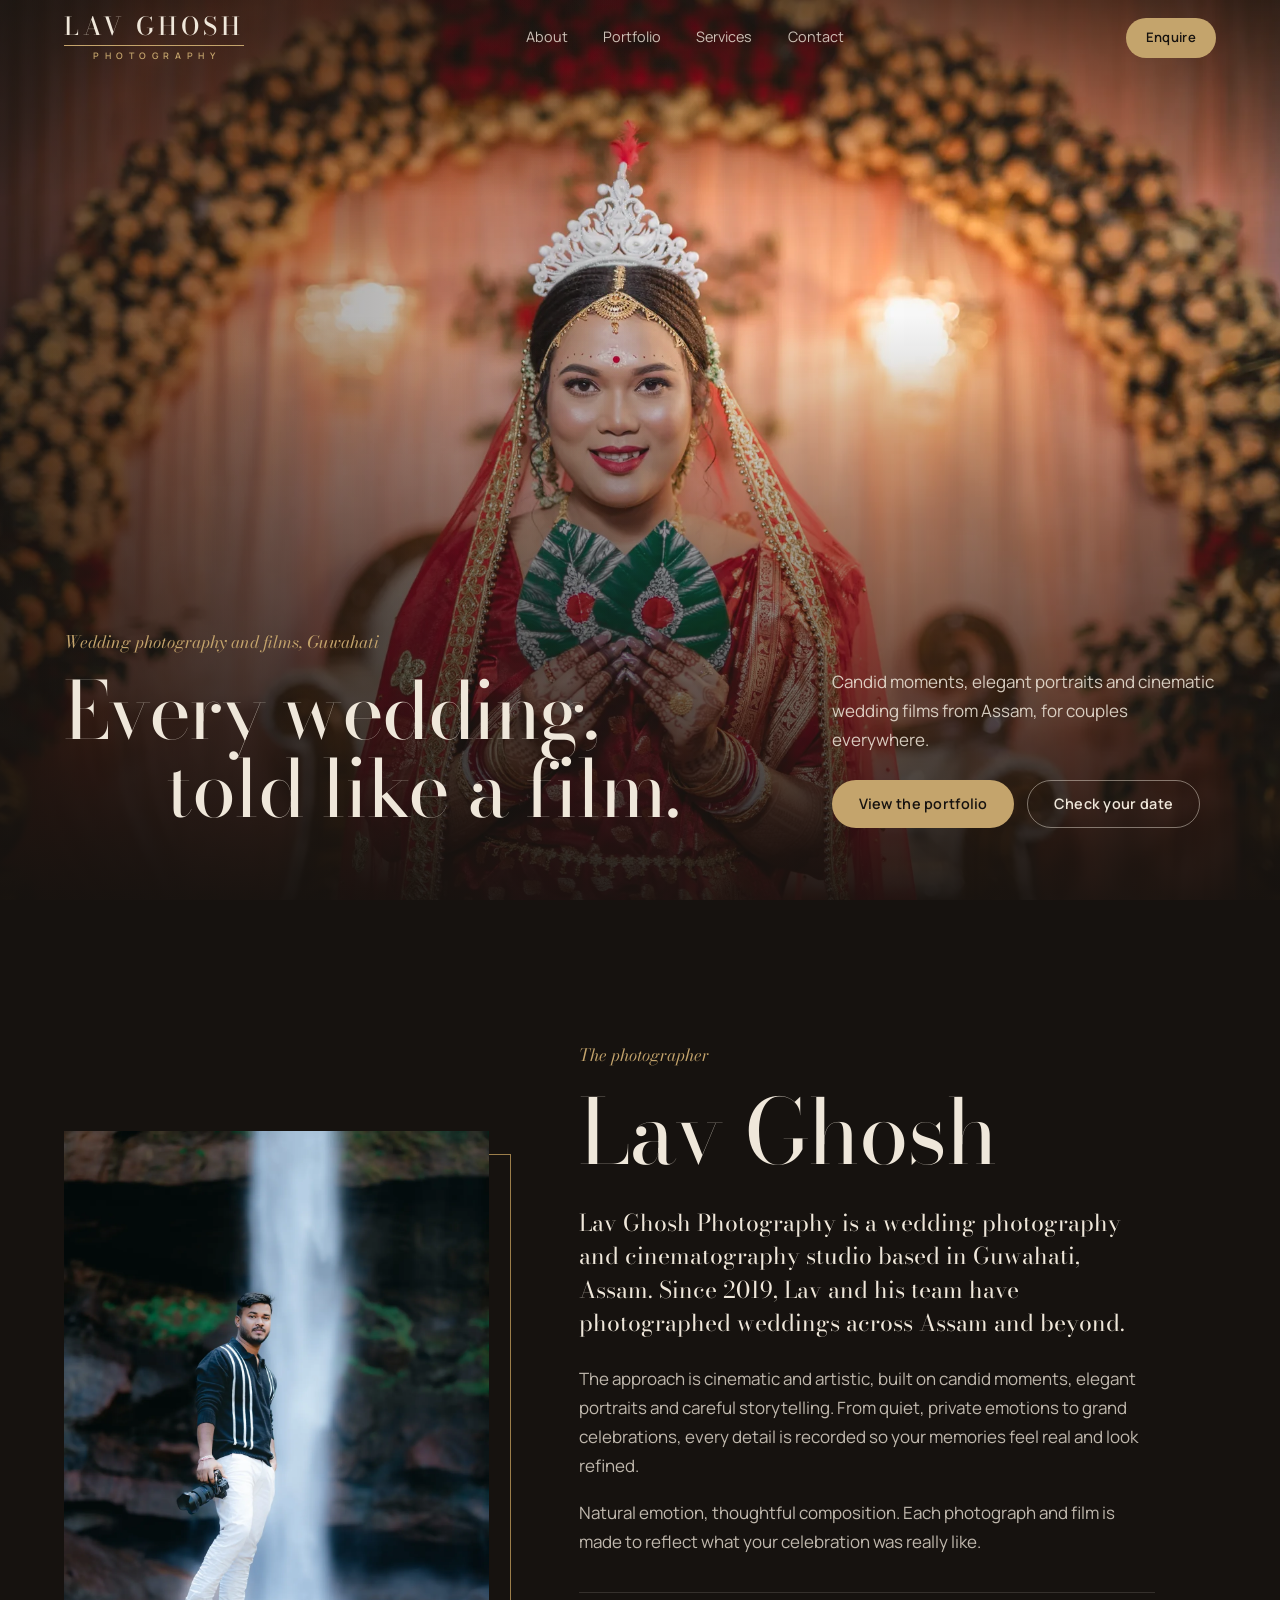
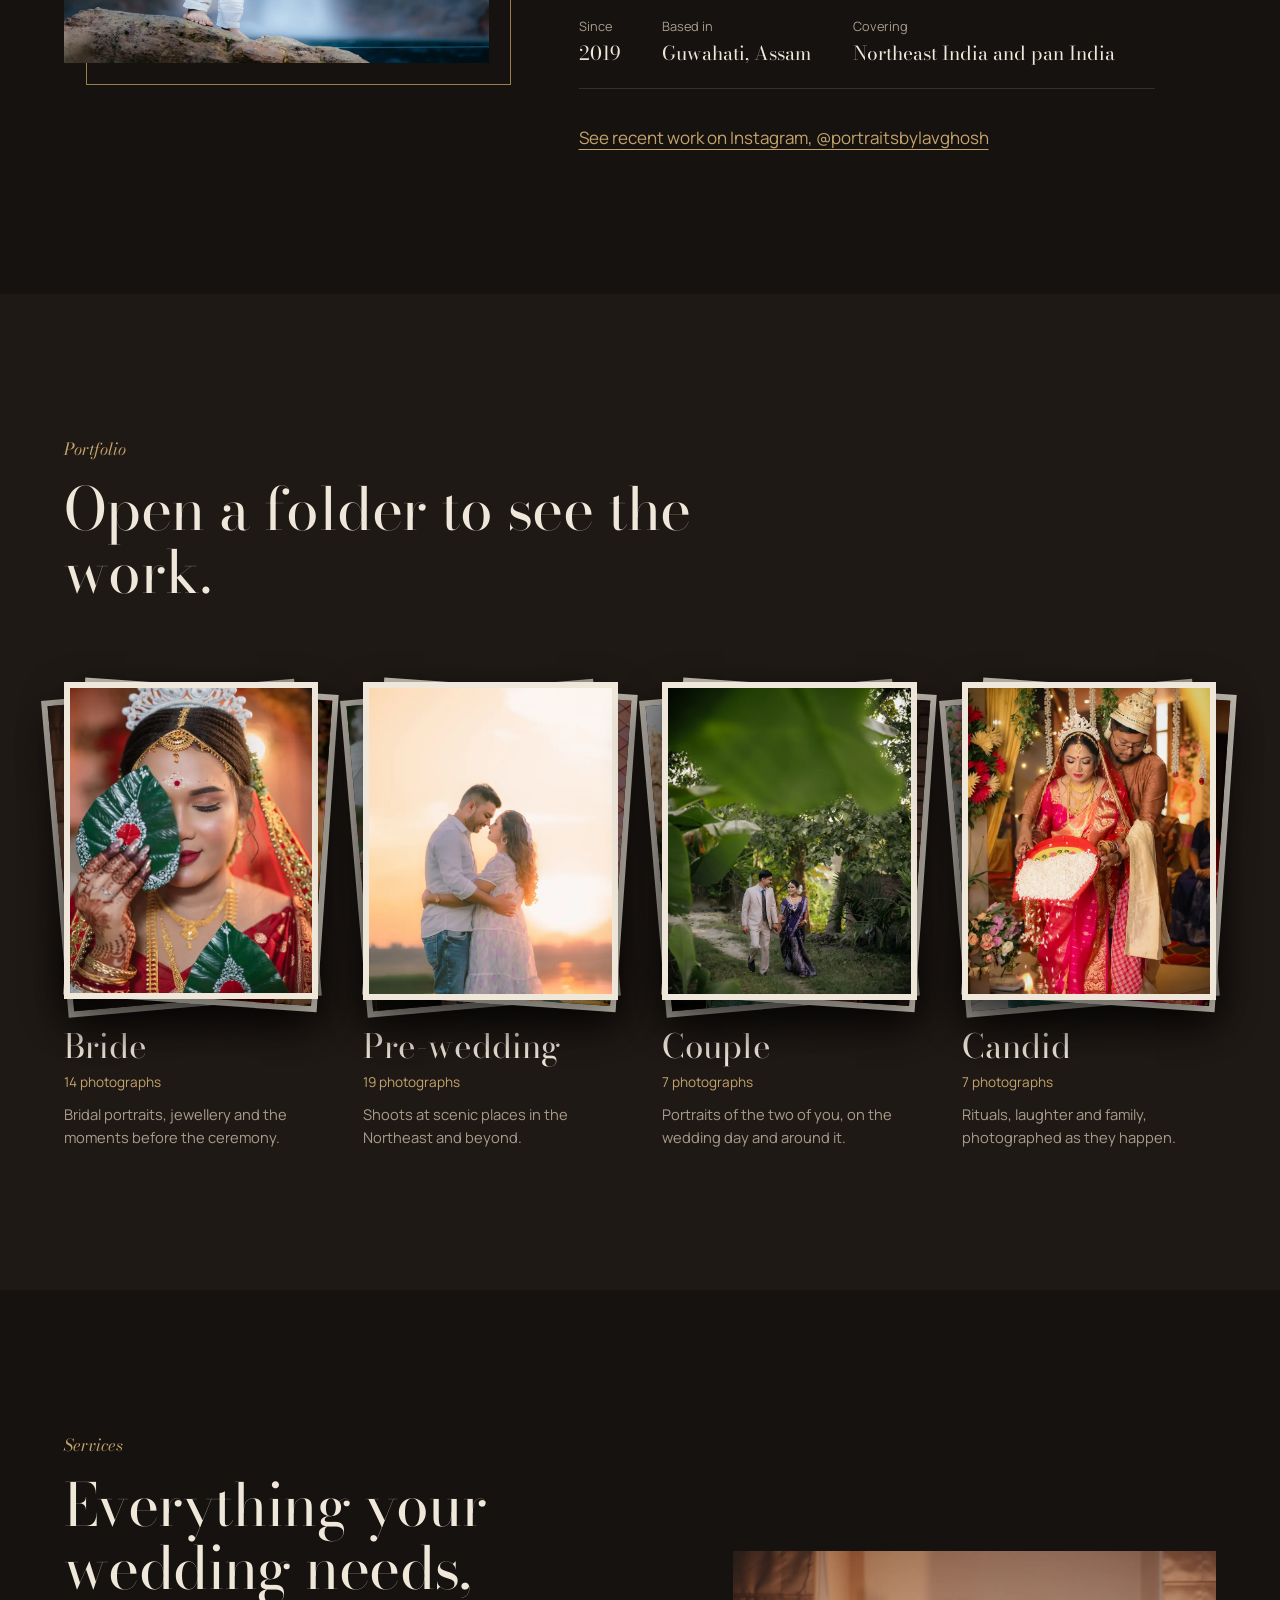
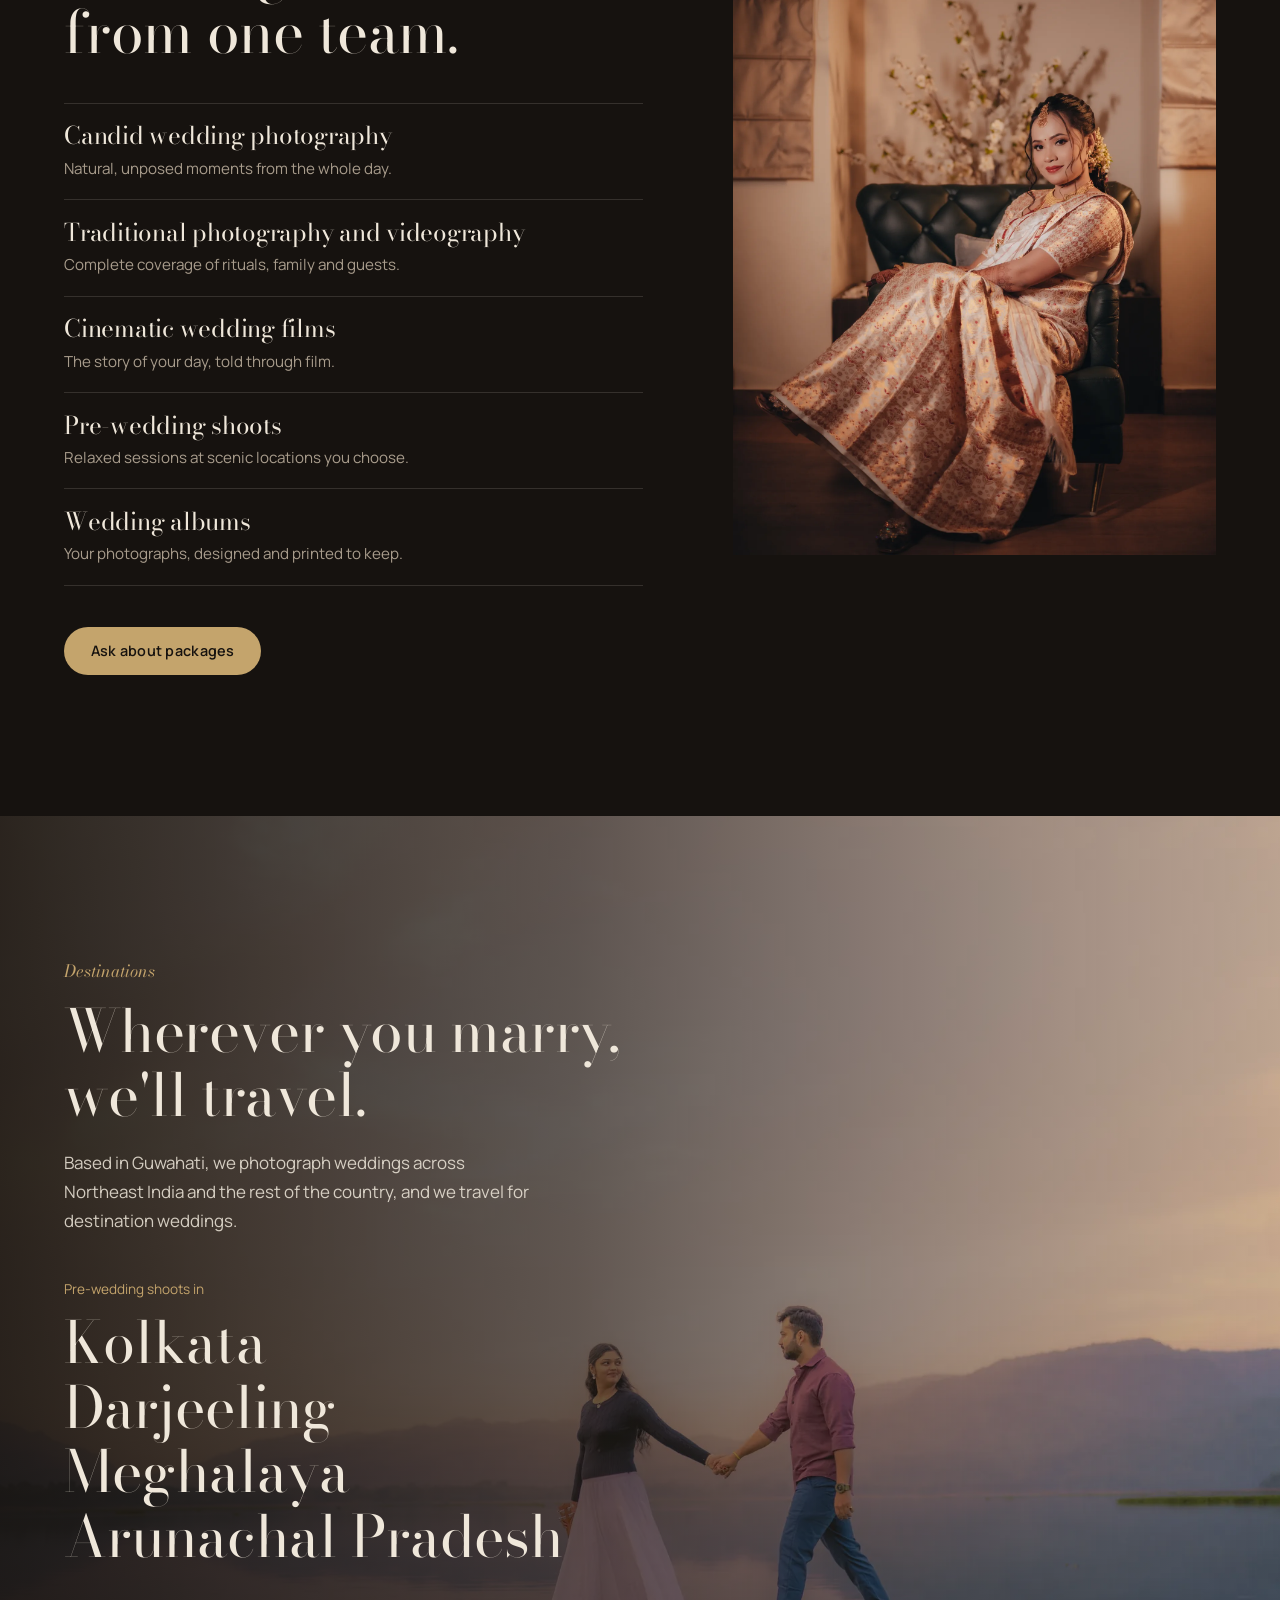
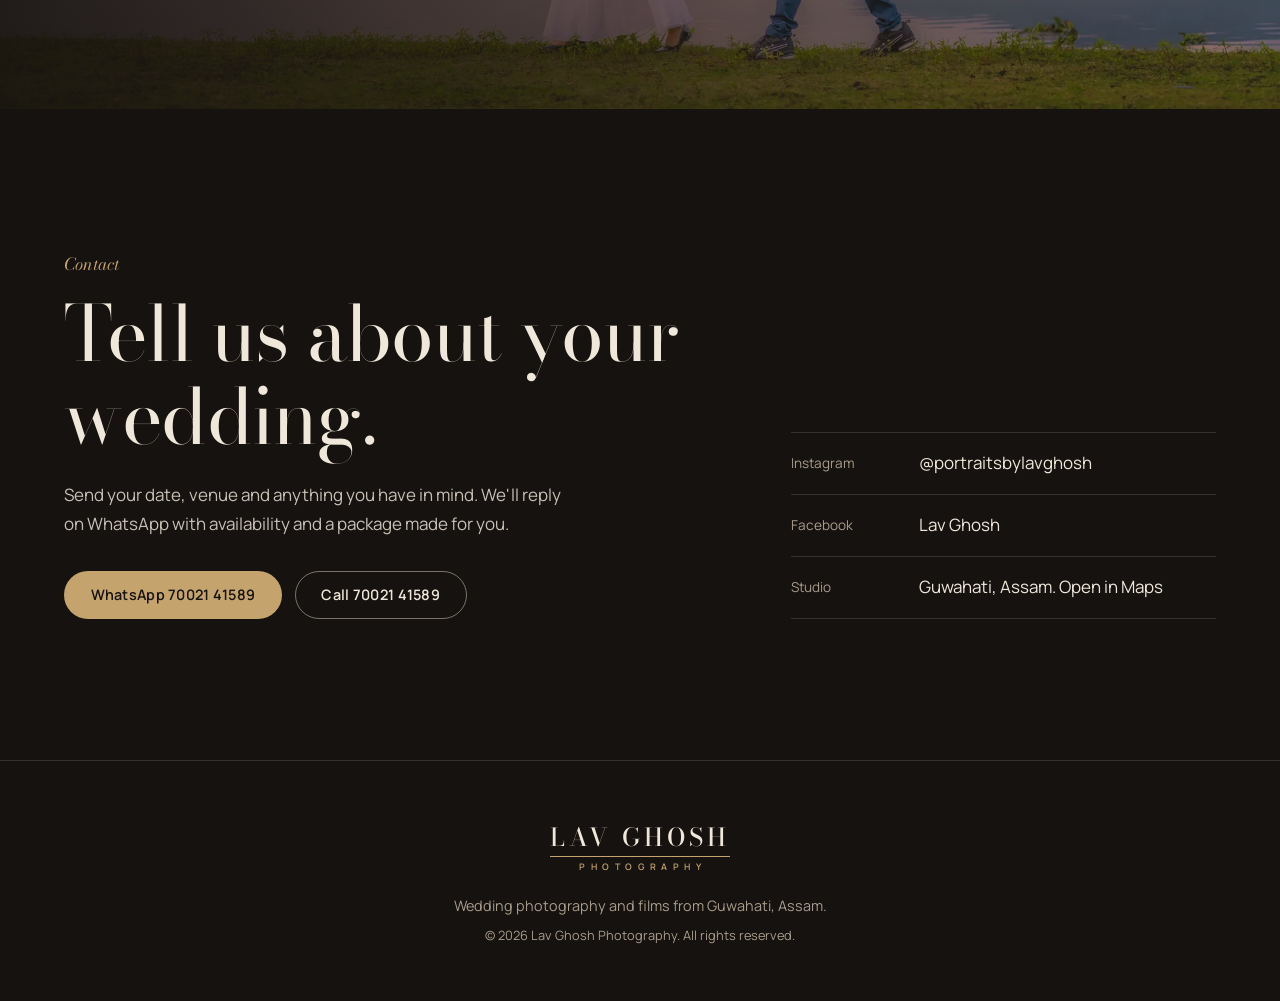
==== index.html @ a2e96f7a "Add files via upload" ====
<!DOCTYPE html>
<html lang="en">
<head>
  <meta charset="utf-8">
  <meta name="viewport" content="width=device-width, initial-scale=1">
  <title>Lav Ghosh Photography | Wedding Photographer in Guwahati, Assam</title>
  <meta name="description" content="Lav Ghosh Photography: cinematic wedding photography and films from Guwahati, Assam. Candid moments, elegant bridal portraits, pre-wedding shoots and wedding albums.">
  <meta name="theme-color" content="#16120f">

  <meta property="og:type" content="website">
  <meta property="og:site_name" content="Lav Ghosh Photography">
  <meta property="og:title" content="Lav Ghosh Photography | Weddings, told like a film">
  <meta property="og:description" content="Cinematic wedding photography and films from Guwahati, Assam.">
  <meta property="og:url" content="https://suklengogoi.github.io/Lav-ghosh-photography/">
  <meta property="og:image" content="https://suklengogoi.github.io/Lav-ghosh-photography/assets/photos/bride-02.webp">
  <meta property="og:image:alt" content="Bride holding a betel leaf pair over her face">
  <meta name="twitter:card" content="summary_large_image">
  <link rel="canonical" href="https://suklengogoi.github.io/Lav-ghosh-photography/">

  <link rel="icon" href="assets/favicon.svg" type="image/svg+xml">
  <link rel="preconnect" href="https://fonts.googleapis.com">
  <link rel="preconnect" href="https://fonts.gstatic.com" crossorigin>
  <link href="https://fonts.googleapis.com/css2?family=Bodoni+Moda:ital,opsz,wght@0,6..96,400;0,6..96,500;1,6..96,400&family=Manrope:wght@400;500;600&display=swap" rel="stylesheet">
  <link rel="stylesheet" href="style.css">
  <link rel="preload" as="image" href="assets/photos/bride-03.webp">
</head>
<body>

<a class="skip-link" href="#main">Skip to content</a>

<!-- ========== HEADER ========== -->
<header class="site-header" id="siteHeader">
  <a class="logo" href="#top" aria-label="Lav Ghosh Photography, back to top">
    <span class="logo__name">Lav Ghosh</span>
    <span class="logo__sub">Photography</span>
  </a>

  <nav class="nav" aria-label="Main">
    <a href="#about">About</a>
    <a href="#portfolio">Portfolio</a>
    <a href="#services">Services</a>
    <a href="#contact">Contact</a>
  </nav>

  <div class="header__actions">
    <a class="btn btn--small btn--gold" href="https://wa.me/917002141589?text=Hi%20Lav%20Ghosh%20Photography%2C%20I%27d%20like%20to%20enquire%20about%20my%20wedding." target="_blank" rel="noopener">Enquire</a>
    <button class="menu-toggle" id="menuToggle" aria-expanded="false" aria-controls="menuPanel">
      <span class="menu-toggle__bars" aria-hidden="true"></span>
      <span class="sr-only">Open menu</span>
    </button>
  </div>
</header>

<div class="menu-panel" id="menuPanel" hidden>
  <nav class="menu-panel__nav" aria-label="Mobile">
    <a href="#about">About</a>
    <a href="#portfolio">Portfolio</a>
    <a href="#services">Services</a>
    <a href="#destinations">Destinations</a>
    <a href="#contact">Contact</a>
  </nav>
  <div class="menu-panel__contact">
    <a class="btn btn--gold" href="https://wa.me/917002141589?text=Hi%20Lav%20Ghosh%20Photography%2C%20I%27d%20like%20to%20enquire%20about%20my%20wedding." target="_blank" rel="noopener">WhatsApp</a>
    <a class="btn btn--ghost" href="tel:+917002141589">Call 70021 41589</a>
  </div>
</div>

<main id="main">

  <!-- ========== HERO ========== -->
  <section class="hero" id="top" aria-label="Introduction">
    <video class="hero__video" id="heroVideo" muted loop playsinline webkit-playsinline preload="auto" disablepictureinpicture
           poster="assets/photos/bride-03.webp"
           data-src-wide="assets/video/hero"
           data-src-tall="assets/video/hero-mobile"
           data-poster-tall="assets/photos/bride-02.webp"
           aria-hidden="true"></video>
    <div class="hero__shade" aria-hidden="true"></div>

    <div class="hero__content">
      <div class="hero__main">
        <p class="hero__place">Wedding photography and films, Guwahati</p>
        <h1 class="hero__title">
          <span class="line">Every wedding,</span>
          <span class="line">told like a film.</span>
        </h1>
      </div>
      <div class="hero__side">
      <p class="hero__lead">Candid moments, elegant portraits and cinematic wedding films from Assam, for couples everywhere.</p>
      <div class="hero__actions">
        <a class="btn btn--gold" href="#portfolio">View the portfolio</a>
        <a class="btn btn--ghost" href="https://wa.me/917002141589?text=Hi%20Lav%20Ghosh%20Photography%2C%20I%27d%20like%20to%20check%20availability%20for%20my%20wedding." target="_blank" rel="noopener">Check your date</a>
      </div>
      </div>
    </div>

    <button class="hero__sound" id="heroPause" type="button" aria-pressed="false">Pause film</button>
  </section>

  <!-- ========== ABOUT ========== -->
  <section class="about section" id="about" aria-labelledby="aboutTitle">
    <figure class="about__photo">
      <img src="assets/photos/lav-ghosh.webp" width="1280" height="1600" loading="lazy"
           alt="Lav Ghosh with his camera beside a waterfall">
    </figure>

    <div class="about__text">
      <p class="kicker">The photographer</p>
      <h2 id="aboutTitle">Lav Ghosh</h2>
      <p class="about__lead">Lav Ghosh Photography is a wedding photography and cinematography studio based in Guwahati, Assam. Since 2019, Lav and his team have photographed weddings across Assam and beyond.</p>
      <p>The approach is cinematic and artistic, built on candid moments, elegant portraits and careful storytelling. From quiet, private emotions to grand celebrations, every detail is recorded so your memories feel real and look refined.</p>
      <p>Natural emotion, thoughtful composition. Each photograph and film is made to reflect what your celebration was really like.</p>

      <dl class="facts">
        <div><dt>Since</dt><dd>2019</dd></div>
        <div><dt>Based in</dt><dd>Guwahati, Assam</dd></div>
        <div><dt>Covering</dt><dd>Northeast India and pan India</dd></div>
      </dl>

      <a class="text-link" href="https://www.instagram.com/portraitsbylavghosh/" target="_blank" rel="noopener">See recent work on Instagram, @portraitsbylavghosh</a>
    </div>
  </section>

  <!-- ========== PORTFOLIO FOLDERS ========== -->
  <section class="portfolio section" id="portfolio" aria-labelledby="portfolioTitle">
    <div class="section__head">
      <p class="kicker">Portfolio</p>
      <h2 id="portfolioTitle">Open a folder to see the work.</h2>
    </div>

    <div class="folders">
      <button class="folder" data-folder="bride" aria-haspopup="dialog">
        <span class="folder__stack" aria-hidden="true">
          <img src="assets/thumbs/bride-05.webp" alt="" loading="lazy">
          <img src="assets/thumbs/bride-01.webp" alt="" loading="lazy">
          <img src="assets/thumbs/bride-02.webp" alt="" loading="lazy">
        </span>
        <span class="folder__name">Bride</span>
        <span class="folder__meta"><span data-count="bride"></span> photographs</span>
        <span class="folder__desc">Bridal portraits, jewellery and the moments before the ceremony.</span>
      </button>

      <button class="folder" data-folder="prewedding" aria-haspopup="dialog">
        <span class="folder__stack" aria-hidden="true">
          <img src="assets/thumbs/prewedding-07.webp" alt="" loading="lazy">
          <img src="assets/thumbs/prewedding-03.webp" alt="" loading="lazy">
          <img src="assets/thumbs/prewedding-01.webp" alt="" loading="lazy">
        </span>
        <span class="folder__name">Pre-wedding</span>
        <span class="folder__meta"><span data-count="prewedding"></span> photographs</span>
        <span class="folder__desc">Shoots at scenic places in the Northeast and beyond.</span>
      </button>

      <button class="folder" data-folder="couple" aria-haspopup="dialog">
        <span class="folder__stack" aria-hidden="true">
          <img src="assets/thumbs/couple-03.webp" alt="" loading="lazy">
          <img src="assets/thumbs/couple-01.webp" alt="" loading="lazy">
          <img src="assets/thumbs/couple-02.webp" alt="" loading="lazy">
        </span>
        <span class="folder__name">Couple</span>
        <span class="folder__meta"><span data-count="couple"></span> photographs</span>
        <span class="folder__desc">Portraits of the two of you, on the wedding day and around it.</span>
      </button>

      <button class="folder" data-folder="candid" aria-haspopup="dialog">
        <span class="folder__stack" aria-hidden="true">
          <img src="assets/thumbs/candid-04.webp" alt="" loading="lazy">
          <img src="assets/thumbs/candid-02.webp" alt="" loading="lazy">
          <img src="assets/thumbs/candid-01.webp" alt="" loading="lazy">
        </span>
        <span class="folder__name">Candid</span>
        <span class="folder__meta"><span data-count="candid"></span> photographs</span>
        <span class="folder__desc">Rituals, laughter and family, photographed as they happen.</span>
      </button>
    </div>
  </section>

  <!-- ========== SERVICES ========== -->
  <section class="services section" id="services" aria-labelledby="servicesTitle">
    <figure class="services__photo">
      <img src="assets/photos/bride-05.webp" width="1600" height="2000" loading="lazy"
           alt="Bride in a mekhela sador seated in a leather armchair">
    </figure>

    <div class="services__text">
      <p class="kicker">Services</p>
      <h2 id="servicesTitle">Everything your wedding needs, from one team.</h2>

      <ul class="service-list">
        <li>
          <h3>Candid wedding photography</h3>
          <p>Natural, unposed moments from the whole day.</p>
        </li>
        <li>
          <h3>Traditional photography and videography</h3>
          <p>Complete coverage of rituals, family and guests.</p>
        </li>
        <li>
          <h3>Cinematic wedding films</h3>
          <p>The story of your day, told through film.</p>
        </li>
        <li>
          <h3>Pre-wedding shoots</h3>
          <p>Relaxed sessions at scenic locations you choose.</p>
        </li>
        <li>
          <h3>Wedding albums</h3>
          <p>Your photographs, designed and printed to keep.</p>
        </li>
      </ul>

      <a class="btn btn--gold" href="https://wa.me/917002141589?text=Hi%20Lav%20Ghosh%20Photography%2C%20I%27d%20like%20to%20know%20about%20your%20wedding%20packages." target="_blank" rel="noopener">Ask about packages</a>
    </div>
  </section>

  <!-- ========== DESTINATIONS ========== -->
  <section class="destinations" id="destinations" aria-labelledby="destTitle">
    <img class="destinations__bg" src="assets/photos/prewedding-04.webp" alt="" loading="lazy" aria-hidden="true">
    <div class="destinations__shade" aria-hidden="true"></div>

    <div class="destinations__content">
      <p class="kicker">Destinations</p>
      <h2 id="destTitle">Wherever you marry, we'll travel.</h2>
      <p>Based in Guwahati, we photograph weddings across Northeast India and the rest of the country, and we travel for destination weddings.</p>

      <p class="places__label">Pre-wedding shoots in</p>
      <ul class="places">
        <li>Kolkata</li>
        <li>Darjeeling</li>
        <li>Meghalaya</li>
        <li>Arunachal Pradesh</li>
      </ul>
    </div>
  </section>

  <!-- ========== CONTACT ========== -->
  <section class="contact section" id="contact" aria-labelledby="contactTitle">
    <div class="contact__main">
      <p class="kicker">Contact</p>
      <h2 id="contactTitle">Tell us about your wedding.</h2>
      <p>Send your date, venue and anything you have in mind. We'll reply on WhatsApp with availability and a package made for you.</p>

      <div class="contact__actions">
        <a class="btn btn--gold" href="https://wa.me/917002141589?text=Hi%20Lav%20Ghosh%20Photography%2C%20I%27m%20interested%20in%20booking%20you.%20Here%20are%20my%20wedding%20details%3A" target="_blank" rel="noopener">WhatsApp 70021 41589</a>
        <a class="btn btn--ghost" href="tel:+917002141589">Call 70021 41589</a>
      </div>
    </div>

    <ul class="contact__links">
      <li>
        <span>Instagram</span>
        <a href="https://www.instagram.com/portraitsbylavghosh/" target="_blank" rel="noopener">@portraitsbylavghosh</a>
      </li>
      <li>
        <span>Facebook</span>
        <a href="https://www.facebook.com/lav.ghosh.77" target="_blank" rel="noopener">Lav Ghosh</a>
      </li>
      <li>
        <span>Studio</span>
        <a href="https://maps.app.goo.gl/2yn5K17pZN2jZXrm6" target="_blank" rel="noopener">Guwahati, Assam. Open in Maps</a>
      </li>
    </ul>
  </section>

</main>

<!-- ========== FOOTER ========== -->
<footer class="site-footer">
  <a class="logo logo--footer" href="#top" aria-label="Lav Ghosh Photography, back to top">
    <span class="logo__name">Lav Ghosh</span>
    <span class="logo__sub">Photography</span>
  </a>
  <p>Wedding photography and films from Guwahati, Assam.</p>
  <p class="site-footer__copy">© <span id="year">2026</span> Lav Ghosh Photography. All rights reserved.</p>
</footer>

<!-- Mobile quick bar -->
<nav class="quickbar" aria-label="Quick contact">
  <a href="tel:+917002141589">Call</a>
  <a href="https://wa.me/917002141589?text=Hi%20Lav%20Ghosh%20Photography%2C%20I%27d%20like%20to%20enquire%20about%20my%20wedding." target="_blank" rel="noopener">WhatsApp</a>
  <a href="#portfolio">Portfolio</a>
</nav>

<!-- ========== GALLERY (folder view) ========== -->
<dialog class="gallery" id="gallery" aria-labelledby="galleryTitle">
  <div class="gallery__bar">
    <button class="gallery__back" id="galleryClose">
      <span aria-hidden="true">←</span> All folders
    </button>
    <div class="gallery__heading">
      <h2 id="galleryTitle">Bride</h2>
      <p id="galleryCount"></p>
    </div>
  </div>
  <p class="gallery__desc" id="galleryDesc"></p>
  <div class="gallery__grid" id="galleryGrid"></div>
  <div class="gallery__end">
    <a class="btn btn--gold" href="https://wa.me/917002141589?text=Hi%20Lav%20Ghosh%20Photography%2C%20I%20saw%20your%20portfolio%20and%20would%20like%20to%20enquire." target="_blank" rel="noopener">Enquire on WhatsApp</a>
  </div>
</dialog>

<!-- ========== LIGHTBOX ========== -->
<dialog class="lightbox" id="lightbox" aria-label="Photo viewer">
  <button class="lightbox__close" id="lbClose" aria-label="Close photo">×</button>
  <button class="lightbox__nav lightbox__prev" id="lbPrev" aria-label="Previous photo">‹</button>
  <figure class="lightbox__figure">
    <img id="lbImg" src="" alt="">
    <figcaption id="lbCount"></figcaption>
  </figure>
  <button class="lightbox__nav lightbox__next" id="lbNext" aria-label="Next photo">›</button>
</dialog>

<script src="script.js"></script>
</body>
</html>
---- style.css ----
/* =========================================================
   Lav Ghosh Photography
   Static site: index.html + style.css + script.js
   ========================================================= */

:root {
  --ink: #16120f;          /* page background, warm black */
  --ink-2: #1f1915;        /* raised panels */
  --paper: #efe7da;        /* main text, print borders */
  --muted: #a89c8c;        /* secondary text */
  --gold: #c4a46c;         /* jewellery gold, the only accent */
  --gold-deep: #9c7e4a;
  --line: rgba(239, 231, 218, 0.14);

  --serif: "Bodoni Moda", "Didot", "Bodoni 72", Georgia, serif;
  --sans: "Manrope", "Segoe UI", system-ui, sans-serif;

  --pad: clamp(1.25rem, 5vw, 5rem);
  --section-gap: clamp(5rem, 11vw, 9rem);
  --header-h: 76px;
}

*,
*::before,
*::after { box-sizing: border-box; }

html { scroll-behavior: smooth; scroll-padding-top: var(--header-h); }

body {
  margin: 0;
  background: var(--ink);
  color: var(--paper);
  font-family: var(--sans);
  font-size: 1.0625rem;
  line-height: 1.7;
  -webkit-font-smoothing: antialiased;
}

body.is-locked { overflow: hidden; }

img { display: block; max-width: 100%; }

a { color: inherit; }

h1, h2, h3 {
  font-family: var(--serif);
  font-weight: 400;
  line-height: 1.08;
  margin: 0;
  letter-spacing: -0.01em;
}

h2 { font-size: clamp(2.2rem, 4.6vw, 3.9rem); }

p { margin: 0 0 1.1em; }

:focus-visible {
  outline: 2px solid var(--gold);
  outline-offset: 3px;
}

.sr-only {
  position: absolute; width: 1px; height: 1px;
  overflow: hidden; clip: rect(0 0 0 0); white-space: nowrap;
}

.skip-link {
  position: absolute; left: 1rem; top: -3rem; z-index: 100;
  background: var(--paper); color: var(--ink);
  padding: .5rem 1rem; text-decoration: none;
}
.skip-link:focus { top: 1rem; }

/* Small serif-italic label above a heading, sentence case */
.kicker {
  font-family: var(--serif);
  font-style: italic;
  font-size: 1.05rem;
  color: var(--gold);
  margin-bottom: .9rem;
}

.section { padding: var(--section-gap) var(--pad); }

/* ---------- Buttons ---------- */
.btn {
  display: inline-flex;
  align-items: center;
  justify-content: center;
  min-height: 48px;
  padding: .75rem 1.6rem;
  font: 600 .9rem/1 var(--sans);
  letter-spacing: .02em;
  text-decoration: none;
  border: 1px solid transparent;
  border-radius: 999px;
  transition: background-color .25s, color .25s, border-color .25s;
}
.btn--gold { background: var(--gold); color: var(--ink); }
.btn--gold:hover { background: var(--paper); }
.btn--ghost { border-color: rgba(239, 231, 218, .45); color: var(--paper); }
.btn--ghost:hover { border-color: var(--paper); background: rgba(239, 231, 218, .08); }
.btn--small { min-height: 40px; padding: .55rem 1.2rem; font-size: .82rem; }

.text-link {
  display: inline-block;
  color: var(--gold);
  text-decoration: underline;
  text-underline-offset: .3em;
  text-decoration-thickness: 1px;
}
.text-link:hover { color: var(--paper); }

/* =========================================================
   Logo (text wordmark)
   ========================================================= */
.logo {
  display: inline-flex;
  flex-direction: column;
  align-items: center;
  text-decoration: none;
  line-height: 1;
}
.logo__name {
  font-family: var(--serif);
  font-size: 1.55rem;
  font-weight: 500;
  letter-spacing: .16em;
  text-transform: uppercase;
  padding-bottom: .38rem;
  border-bottom: 1px solid var(--gold);
}
.logo__sub {
  margin-top: .38rem;
  font-family: var(--sans);
  font-size: .56rem;
  font-weight: 600;
  letter-spacing: .62em;
  margin-right: -.62em; /* balance trailing tracking */
  text-transform: uppercase;
  color: var(--gold);
}

/* =========================================================
   Header
   ========================================================= */
.site-header {
  position: fixed;
  inset: 0 0 auto 0;
  z-index: 50;
  height: var(--header-h);
  display: flex;
  align-items: center;
  justify-content: space-between;
  gap: 2rem;
  padding: 0 var(--pad);
  transition: background-color .35s, border-color .35s;
  border-bottom: 1px solid transparent;
}
.site-header.is-solid {
  background: rgba(22, 18, 15, .92);
  -webkit-backdrop-filter: blur(10px);
  backdrop-filter: blur(10px);
  border-bottom-color: var(--line);
}

.nav { display: flex; gap: 2.2rem; }
.nav a {
  font-size: .9rem;
  text-decoration: none;
  color: rgba(239, 231, 218, .82);
  padding: .4rem 0;
  border-bottom: 1px solid transparent;
}
.nav a:hover { color: var(--paper); border-bottom-color: var(--gold); }

.header__actions { display: flex; align-items: center; gap: 1rem; }

.menu-toggle {
  display: none;
  width: 44px; height: 44px;
  background: none; border: 0; padding: 0;
  cursor: pointer;
}
.menu-toggle__bars,
.menu-toggle__bars::before {
  display: block;
  width: 24px; height: 1px;
  margin: 0 auto;
  background: var(--paper);
  position: relative;
  transition: transform .3s;
}
.menu-toggle__bars { transform: translateY(-4px); }
.menu-toggle__bars::before { content: ""; top: 8px; }
.menu-toggle[aria-expanded="true"] .menu-toggle__bars { transform: rotate(45deg); }
.menu-toggle[aria-expanded="true"] .menu-toggle__bars::before { transform: translateY(-8px) rotate(-90deg); }

.menu-panel {
  position: fixed;
  inset: 0;
  z-index: 45;
  background: var(--ink);
  padding: calc(var(--header-h) + 2rem) var(--pad) calc(2rem + env(safe-area-inset-bottom));
  display: flex;
  flex-direction: column;
  justify-content: space-between;
}
.menu-panel[hidden] { display: none; }
@media (min-width: 861px) { .menu-panel { display: none; } }
.menu-panel__nav { display: flex; flex-direction: column; }
.menu-panel__nav a {
  font-family: var(--serif);
  font-size: clamp(2rem, 9vw, 3rem);
  text-decoration: none;
  padding: .35rem 0;
  border-bottom: 1px solid var(--line);
}
.menu-panel__contact { display: flex; gap: .8rem; flex-wrap: wrap; }
.menu-panel__contact .btn--gold { color: var(--ink); }
.menu-panel { overflow-y: auto; }
.menu-panel__nav { margin-bottom: 2rem; }

/* =========================================================
   Hero
   ========================================================= */
.hero {
  position: relative;
  min-height: 100vh;
  min-height: 100svh;
  display: flex;
  align-items: flex-end;
  overflow: hidden;
  background: #000;
}
.hero__video {
  position: absolute; inset: 0;
  width: 100%; height: 100%;
  object-fit: cover;
}
.hero__shade {
  position: absolute; inset: 0;
  background:
    linear-gradient(to top, rgba(22, 18, 15, .92) 0%, rgba(22, 18, 15, .35) 42%, rgba(22, 18, 15, 0) 65%),
    linear-gradient(to right, rgba(22, 18, 15, .6) 0%, rgba(22, 18, 15, 0) 55%),
    linear-gradient(to bottom, rgba(22, 18, 15, .55) 0%, rgba(22, 18, 15, 0) 22%);
}
.hero__content {
  position: relative;
  width: 100%;
  display: grid;
  grid-template-columns: minmax(0, 1fr) minmax(0, 24rem);
  align-items: end;
  gap: 2rem 4rem;
  padding: 0 var(--pad) clamp(3.5rem, 8vh, 5.5rem);
}
.hero__place {
  font-family: var(--serif);
  font-style: italic;
  color: var(--gold);
  margin-bottom: 1rem;
}
.hero__title {
  font-size: clamp(2.9rem, 6.2vw, 5.8rem);
  line-height: .98;
  letter-spacing: -0.02em;
}
.hero__title .line { display: block; }
.hero__title .line + .line { padding-left: clamp(1.5rem, 8vw, 7rem); }
.hero__lead {
  max-width: 34rem;
  margin: 0 0 1.6rem;
  color: rgba(239, 231, 218, .86);
}
.hero__actions { display: flex; flex-wrap: wrap; gap: .8rem; }

.hero__sound {
  position: absolute;
  right: var(--pad);
  top: calc(var(--header-h) + 1rem);
  background: none;
  border: 0;
  color: rgba(239, 231, 218, .7);
  font: 500 .8rem var(--sans);
  cursor: pointer;
  padding: .5rem 0;
  border-bottom: 1px solid rgba(239, 231, 218, .3);
}
.hero__sound:hover { color: var(--paper); }

/* One orchestrated entrance, page load only */
.js .hero__place,
.js .hero__title .line,
.js .hero__lead,
.js .hero__actions {
  opacity: 0;
  transform: translateY(18px);
  transition: opacity 1.1s ease, transform 1.1s cubic-bezier(.2, .7, .2, 1);
}
.is-loaded .hero__place { opacity: 1; transform: none; transition-delay: .15s; }
.is-loaded .hero__title .line:nth-child(1) { opacity: 1; transform: none; transition-delay: .35s; }
.is-loaded .hero__title .line:nth-child(2) { opacity: 1; transform: none; transition-delay: .6s; }
.is-loaded .hero__lead { opacity: 1; transform: none; transition-delay: .9s; }
.is-loaded .hero__actions { opacity: 1; transform: none; transition-delay: 1.05s; }

/* =========================================================
   About
   ========================================================= */
.about {
  display: grid;
  grid-template-columns: minmax(0, 4fr) minmax(0, 6fr);
  gap: clamp(2.5rem, 7vw, 7rem);
  align-items: center;
}
.about__photo { margin: 0; position: relative; max-width: 30rem; }
.about__photo img {
  width: 100%;
  height: auto;
  aspect-ratio: 4 / 5;
  object-fit: cover;
}
.about__photo::after {           /* offset gold frame */
  content: "";
  position: absolute;
  inset: 1.4rem -1.4rem -1.4rem 1.4rem;
  border: 1px solid var(--gold-deep);
  z-index: -1;
}
.about__text { max-width: 36rem; }
.about__text h2 { font-size: clamp(3rem, 7vw, 5.6rem); margin-bottom: 1.6rem; }
.about__lead {
  font-family: var(--serif);
  font-size: clamp(1.25rem, 1.8vw, 1.5rem);
  line-height: 1.45;
}
.about__text > p:not(.kicker):not(.about__lead) { color: rgba(239, 231, 218, .78); }

.facts {
  display: grid;
  grid-template-columns: repeat(3, auto);
  justify-content: start;
  gap: 1.4rem 2.6rem;
  margin: 2.2rem 0;
  padding: 1.4rem 0;
  border-top: 1px solid var(--line);
  border-bottom: 1px solid var(--line);
}
.facts dt { font-size: .8rem; color: var(--muted); }
.facts dd { margin: .2rem 0 0; font-family: var(--serif); font-size: 1.2rem; line-height: 1.3; }

/* =========================================================
   Portfolio folders
   ========================================================= */
.portfolio { background: var(--ink-2); }

.section__head { max-width: 40rem; margin-bottom: clamp(3rem, 6vw, 5rem); }

.folders {
  display: grid;
  grid-template-columns: repeat(4, minmax(0, 1fr));
  gap: clamp(1.5rem, 3.5vw, 3.5rem);
}

.folder {
  display: flex;
  flex-direction: column;
  align-items: flex-start;
  text-align: left;
  background: none;
  border: 0;
  padding: 0;
  color: inherit;
  font: inherit;
  cursor: pointer;
}

/* A small stack of prints */
.folder__stack {
  position: relative;
  display: block;
  width: 100%;
  aspect-ratio: 4 / 5;
  margin-bottom: 1.8rem;
}
.folder__stack img {
  position: absolute;
  inset: 0;
  width: 100%;
  height: 100%;
  object-fit: cover;
  border: 6px solid var(--paper);
  box-shadow: 0 18px 40px rgba(0, 0, 0, .45);
  transition: transform .6s cubic-bezier(.2, .7, .2, 1), filter .6s;
}
.folder__stack img:nth-child(1) { transform: rotate(-5deg) translate(-4%, 2%); filter: brightness(.7); }
.folder__stack img:nth-child(2) { transform: rotate(4deg) translate(4%, 1%);  filter: brightness(.8); }
.folder__stack img:nth-child(3) { transform: none; }

.folder:hover .folder__stack img:nth-child(1),
.folder:focus-visible .folder__stack img:nth-child(1) { transform: rotate(-10deg) translate(-14%, 3%); filter: brightness(.9); }
.folder:hover .folder__stack img:nth-child(2),
.folder:focus-visible .folder__stack img:nth-child(2) { transform: rotate(9deg) translate(14%, 2%); filter: brightness(.95); }
.folder:hover .folder__stack img:nth-child(3),
.folder:focus-visible .folder__stack img:nth-child(3) { transform: translateY(-4%); }

.folder:focus-visible { outline-offset: 10px; }

.folder__name {
  font-family: var(--serif);
  font-size: clamp(1.8rem, 2.6vw, 2.5rem);
  line-height: 1.1;
  border-bottom: 1px solid transparent;
  transition: border-color .3s;
}
.folder:hover .folder__name { border-bottom-color: var(--gold); }
.folder__meta { font-size: .85rem; color: var(--gold); margin: .3rem 0 .6rem; }
.folder__desc { font-size: .92rem; line-height: 1.55; color: var(--muted); }

/* =========================================================
   Services
   ========================================================= */
.services {
  display: grid;
  grid-template-columns: minmax(0, 6fr) minmax(0, 5fr);
  gap: clamp(2.5rem, 7vw, 7rem);
  align-items: center;
}
.services__photo { margin: 0; order: 2; max-width: 34rem; justify-self: end; }
.services__photo img { width: 100%; height: auto; aspect-ratio: 4 / 5; object-fit: cover; }
.services__text { order: 1; }
.services__text h2 { max-width: 14ch; margin-bottom: 2.4rem; }

.service-list {
  list-style: none;
  margin: 0 0 2.6rem;
  padding: 0;
}
.service-list li {
  padding: 1.1rem 0;
  border-top: 1px solid var(--line);
}
.service-list li:last-child { border-bottom: 1px solid var(--line); }
.service-list h3 { font-size: clamp(1.3rem, 1.9vw, 1.6rem); line-height: 1.25; }
.service-list p { margin: .25rem 0 0; font-size: .95rem; color: var(--muted); }

/* =========================================================
   Destinations
   ========================================================= */
.destinations {
  position: relative;
  min-height: 92vh;
  display: flex;
  align-items: center;
  padding: var(--section-gap) var(--pad);
  overflow: hidden;
}
.destinations__bg {
  position: absolute; inset: 0;
  width: 100%; height: 100%;
  object-fit: cover;
  object-position: 50% 60%;
}
.destinations__shade {
  position: absolute; inset: 0;
  background: linear-gradient(90deg, rgba(22, 18, 15, .9) 0%, rgba(22, 18, 15, .65) 45%, rgba(22, 18, 15, .15) 100%);
}
.destinations__content { position: relative; max-width: 40rem; }
.destinations__content h2 { margin-bottom: 1.4rem; }
.destinations__content > p:not(.kicker):not(.places__label) { max-width: 30rem; color: rgba(239, 231, 218, .85); }

.places__label { margin: 2.6rem 0 .6rem; font-size: .85rem; color: var(--gold); }
.places {
  list-style: none;
  margin: 0;
  padding: 0;
}
.places li {
  font-family: var(--serif);
  font-size: clamp(2rem, 4.6vw, 3.6rem);
  line-height: 1.12;
}

/* =========================================================
   Contact
   ========================================================= */
.contact {
  display: grid;
  grid-template-columns: minmax(0, 3fr) minmax(0, 2fr);
  gap: clamp(2.5rem, 7vw, 7rem);
  align-items: end;
}
.contact__main h2 { font-size: clamp(2.6rem, 6vw, 5rem); margin-bottom: 1.4rem; }
.contact__main > p:not(.kicker) { max-width: 32rem; color: rgba(239, 231, 218, .82); }
.contact__actions { display: flex; flex-wrap: wrap; gap: .8rem; margin-top: 2rem; }

.contact__links { list-style: none; margin: 0; padding: 0; }
.contact__links li {
  display: grid;
  grid-template-columns: 7rem 1fr;
  gap: 1rem;
  padding: 1rem 0;
  border-top: 1px solid var(--line);
}
.contact__links li:last-child { border-bottom: 1px solid var(--line); }
.contact__links span { font-size: .85rem; color: var(--muted); padding-top: .15rem; }
.contact__links a { text-decoration: none; }
.contact__links a:hover { color: var(--gold); }

/* =========================================================
   Footer
   ========================================================= */
.site-footer {
  padding: 4rem var(--pad) 3rem;
  border-top: 1px solid var(--line);
  text-align: center;
  color: var(--muted);
  font-size: .9rem;
}
.logo--footer { margin-bottom: 1.4rem; color: var(--paper); }
.site-footer p { margin: 0 0 .4rem; }
.site-footer__copy { font-size: .8rem; }

.quickbar { display: none; }

/* =========================================================
   Gallery dialog (folder view)
   ========================================================= */
dialog { color: var(--paper); }
dialog::backdrop { background: rgba(10, 8, 7, .85); }

.gallery {
  width: 100%;
  max-width: 100%;
  height: 100%;
  max-height: 100%;
  margin: 0;
  padding: 0 var(--pad) 4rem;
  border: 0;
  background: var(--ink);
  overflow-y: auto;
  overscroll-behavior: contain;
}
.gallery[open] { animation: gallery-in .45s cubic-bezier(.2, .7, .2, 1); }
@keyframes gallery-in {
  from { opacity: 0; transform: translateY(24px); }
  to   { opacity: 1; transform: none; }
}

.gallery__bar {
  position: sticky;
  top: 0;
  z-index: 2;
  display: flex;
  align-items: center;
  justify-content: space-between;
  gap: 1rem;
  padding: 1.1rem 0;
  background: rgba(22, 18, 15, .94);
  border-bottom: 1px solid var(--line);
}
.gallery__back {
  background: none;
  border: 1px solid rgba(239, 231, 218, .35);
  border-radius: 999px;
  color: var(--paper);
  font: 500 .85rem var(--sans);
  padding: .6rem 1.1rem;
  min-height: 44px;
  cursor: pointer;
}
.gallery__back:hover { border-color: var(--gold); color: var(--gold); }
.gallery__heading { display: flex; align-items: baseline; gap: 1rem; }
.gallery__heading h2 { font-size: clamp(1.6rem, 3vw, 2.4rem); }
.gallery__heading p { margin: 0; font-size: .85rem; color: var(--gold); }

.gallery__desc {
  max-width: 38rem;
  margin: 2rem 0 2.4rem;
  font-family: var(--serif);
  font-size: clamp(1.15rem, 1.6vw, 1.35rem);
  line-height: 1.5;
  color: rgba(239, 231, 218, .85);
}

.gallery__grid { columns: 3 22rem; column-gap: 1rem; }
.gallery__item {
  display: block;
  width: 100%;
  margin: 0 0 1rem;
  padding: 0;
  border: 0;
  background: var(--ink-2);
  cursor: zoom-in;
  break-inside: avoid;
  overflow: hidden;
}
.gallery__item img {
  width: 100%;
  height: auto;
  transition: transform .8s cubic-bezier(.2, .7, .2, 1), opacity .5s;
  opacity: 0;
}
.gallery__item img.is-ready { opacity: 1; }
.gallery__item:hover img { transform: scale(1.03); }

.gallery__end { text-align: center; padding-top: 3rem; }

/* =========================================================
   Lightbox
   ========================================================= */
.lightbox {
  width: 100%;
  max-width: 100%;
  height: 100%;
  max-height: 100%;
  margin: 0;
  padding: 0;
  border: 0;
  background: rgba(10, 8, 7, .97);
}
.lightbox[open] { display: flex; align-items: center; justify-content: center; }
.lightbox__figure {
  margin: 0;
  display: flex;
  flex-direction: column;
  align-items: center;
  gap: .8rem;
}
.lightbox__figure img {
  max-width: calc(100vw - 9rem);
  max-height: calc(100vh - 6rem);
  max-height: calc(100svh - 6rem);
  width: auto;
  height: auto;
  object-fit: contain;
  transition: opacity .3s;
}
.lightbox__figure img.is-loading { opacity: .25; }
.lightbox__figure figcaption { font-size: .8rem; color: var(--muted); }

.lightbox__close,
.lightbox__nav {
  position: absolute;
  background: none;
  border: 0;
  color: var(--paper);
  cursor: pointer;
  font-family: var(--serif);
  line-height: 1;
  width: 56px;
  height: 56px;
}
.lightbox__close { top: .8rem; right: .8rem; font-size: 2.4rem; }
.lightbox__nav { top: 50%; transform: translateY(-50%); font-size: 3.2rem; }
.lightbox__prev { left: .8rem; }
.lightbox__next { right: .8rem; }
.lightbox__close:hover,
.lightbox__nav:hover { color: var(--gold); }

/* =========================================================
   Responsive
   ========================================================= */
@media (max-width: 1080px) {
  .folders { gap: 1.6rem; }
  .folder__desc { font-size: .85rem; }
  .facts { grid-template-columns: 1fr 1fr; }
}

@media (max-width: 860px) {
  .folders { grid-template-columns: repeat(2, minmax(0, 1fr)); row-gap: 4rem; }
  :root { --header-h: 66px; }

  .nav,
  .header__actions .btn { display: none; }
  .menu-toggle { display: block; }
  .logo__name { font-size: 1.25rem; }

  .about,
  .services,
  .contact { grid-template-columns: 1fr; }

  .about__photo { max-width: 26rem; margin-right: 1.4rem; }
  .services__photo { order: 0; max-width: 26rem; justify-self: start; }

  .hero__sound { display: none; }
  /* Shown only if the phone blocked autoplay */
  .hero-blocked .hero__sound,
  .hero-user-paused .hero__sound {
    display: inline-flex;
    align-items: center;
    min-height: 44px;
    padding: .5rem 1.1rem;
    border: 1px solid rgba(239, 231, 218, .5);
    border-radius: 999px;
    background: rgba(22, 18, 15, .55);
    color: var(--paper);
    font-size: .85rem;
  }
  .hero__content { grid-template-columns: 1fr; gap: 1.4rem; }

  .destinations { min-height: 0; align-items: flex-end; }
  .destinations__shade {
    background: linear-gradient(to top, rgba(22, 18, 15, .95) 0%, rgba(22, 18, 15, .7) 55%, rgba(22, 18, 15, .35) 100%);
  }

  /* Mobile quick bar */
  .quickbar {
    position: fixed;
    inset: auto 0 0 0;
    z-index: 40;
    display: grid;
    grid-template-columns: repeat(3, 1fr);
    background: rgba(22, 18, 15, .96);
    border-top: 1px solid var(--line);
    padding-bottom: env(safe-area-inset-bottom);
  }
  .quickbar a {
    text-align: center;
    padding: .95rem 0;
    font-size: .85rem;
    font-weight: 600;
    text-decoration: none;
  }
  .quickbar a:nth-child(2) { color: var(--ink); background: var(--gold); }
  body { padding-bottom: 52px; }

  .lightbox__figure img { max-width: 100vw; max-height: calc(100svh - 8rem); }
  .lightbox__nav { top: auto; bottom: .6rem; transform: none; }
}

@media (max-width: 560px) {
  .folders { column-gap: 1.1rem; row-gap: 3rem; }
  .folder__stack { margin-bottom: 1.2rem; }
  .folder__stack img { border-width: 4px; }
  .folder__desc { display: none; }
  .gallery__grid { columns: 2; column-gap: .6rem; }
  .gallery__item { margin-bottom: .6rem; }
  .gallery__heading p { display: none; }
  .facts { grid-template-columns: 1fr; gap: .9rem; }
  .contact__links li { grid-template-columns: 5.5rem 1fr; }
  .hero__actions .btn { flex: 1 1 auto; }
}

@media (prefers-reduced-motion: reduce) {
  html { scroll-behavior: auto; }
  *,
  *::before,
  *::after {
    animation-duration: .01ms !important;
    transition-duration: .01ms !important;
    transition-delay: 0s !important;
  }
}
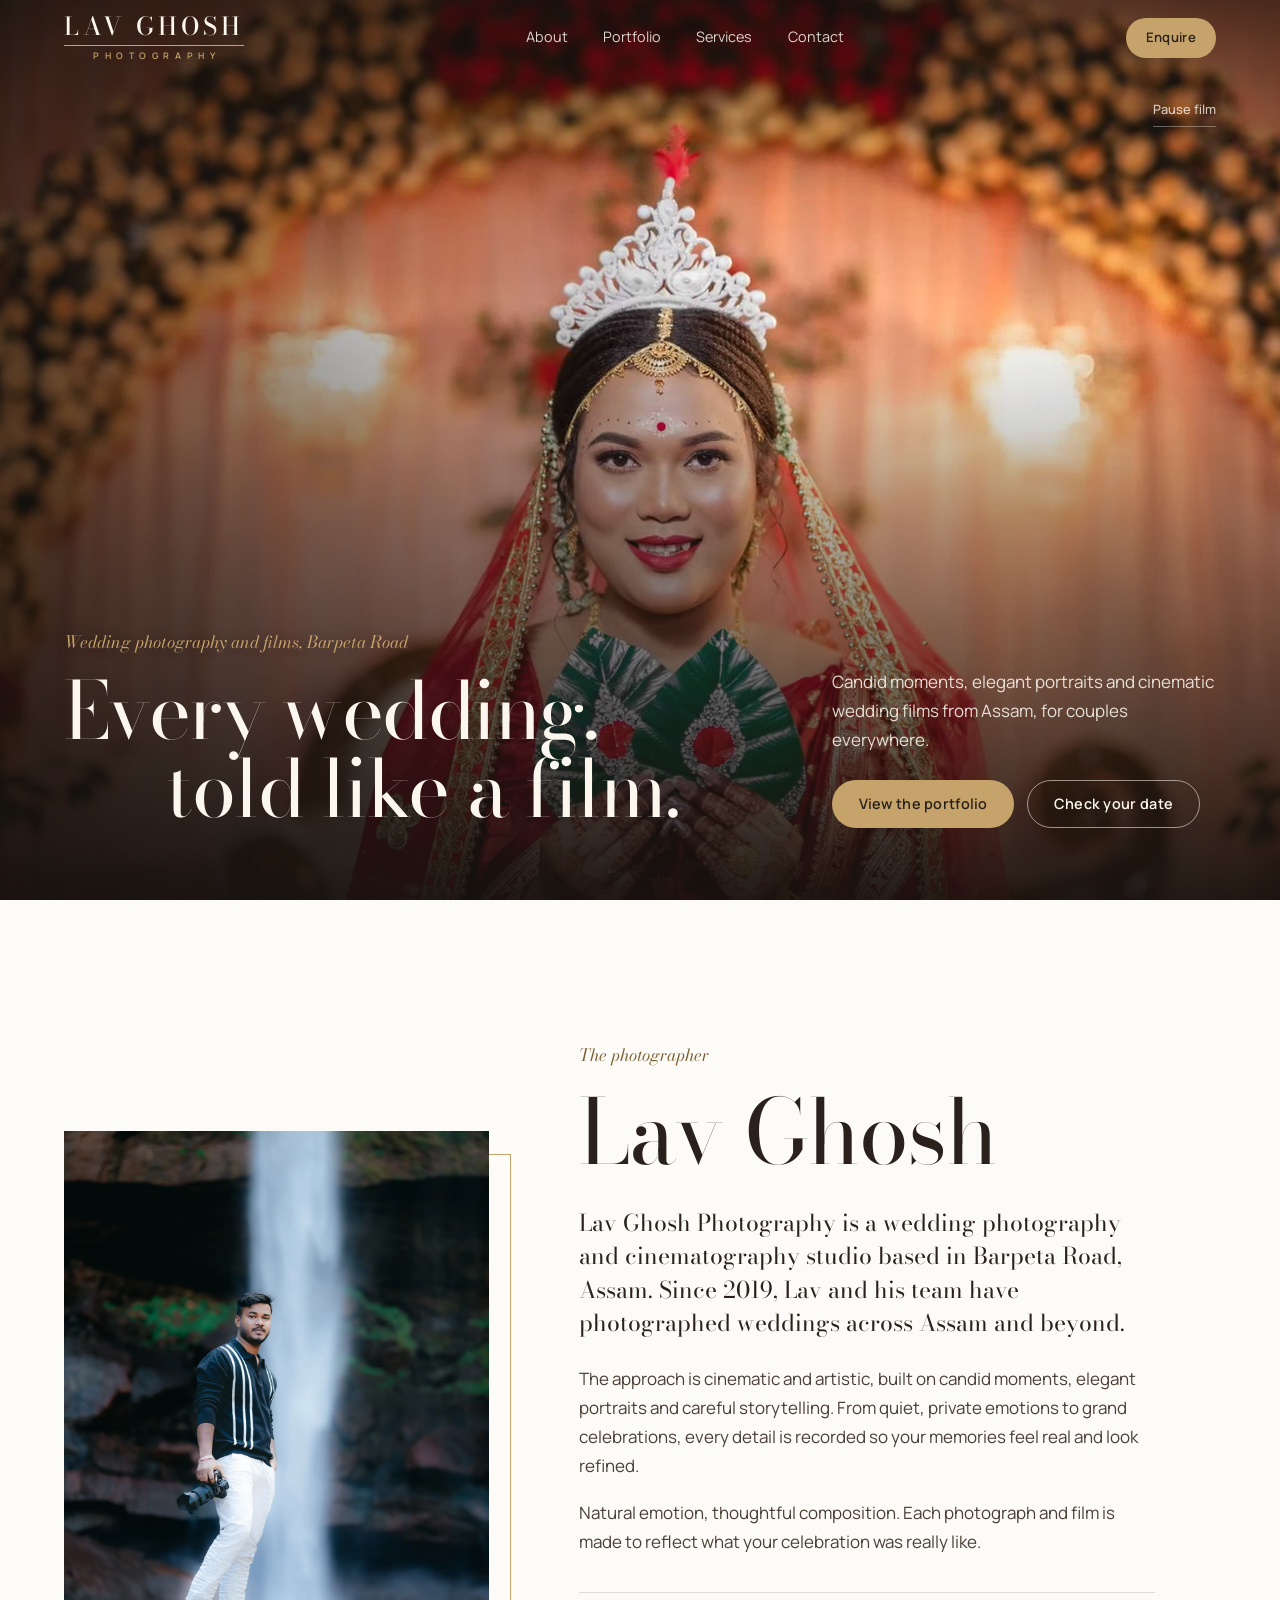
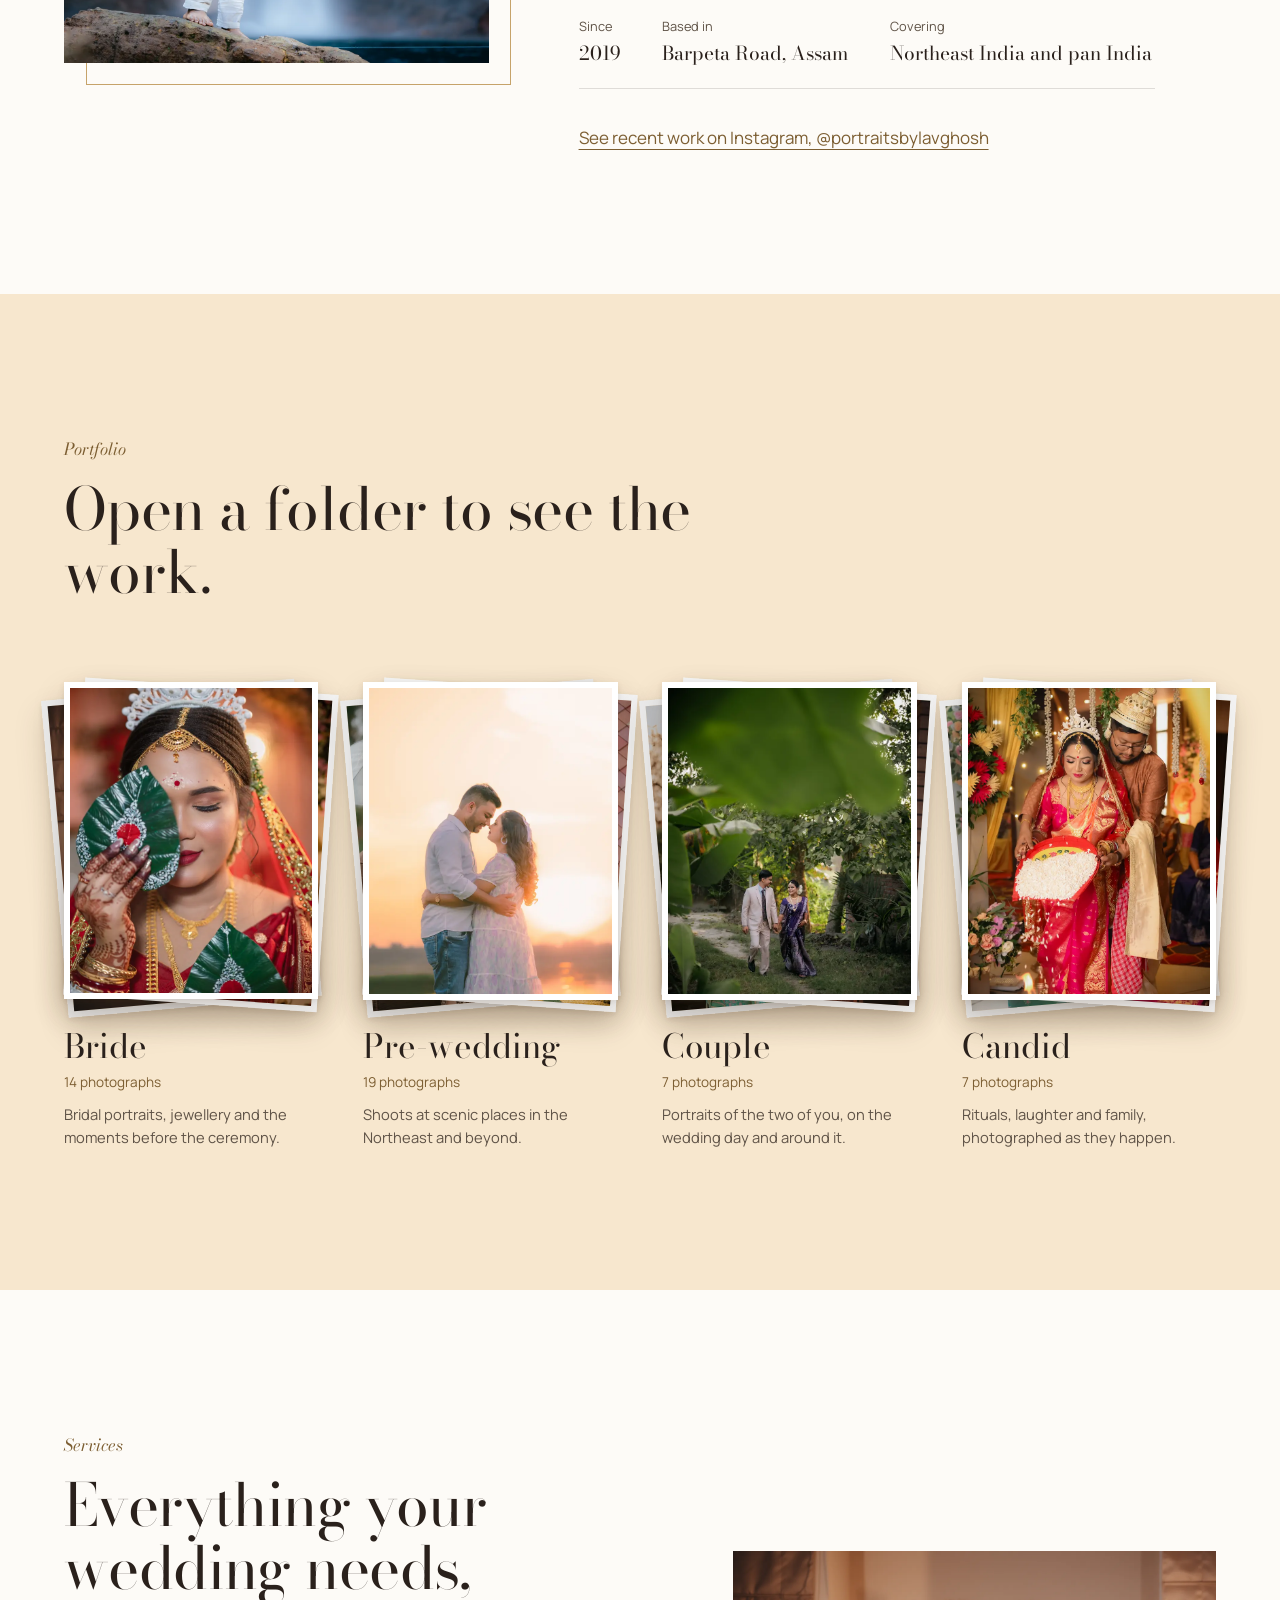
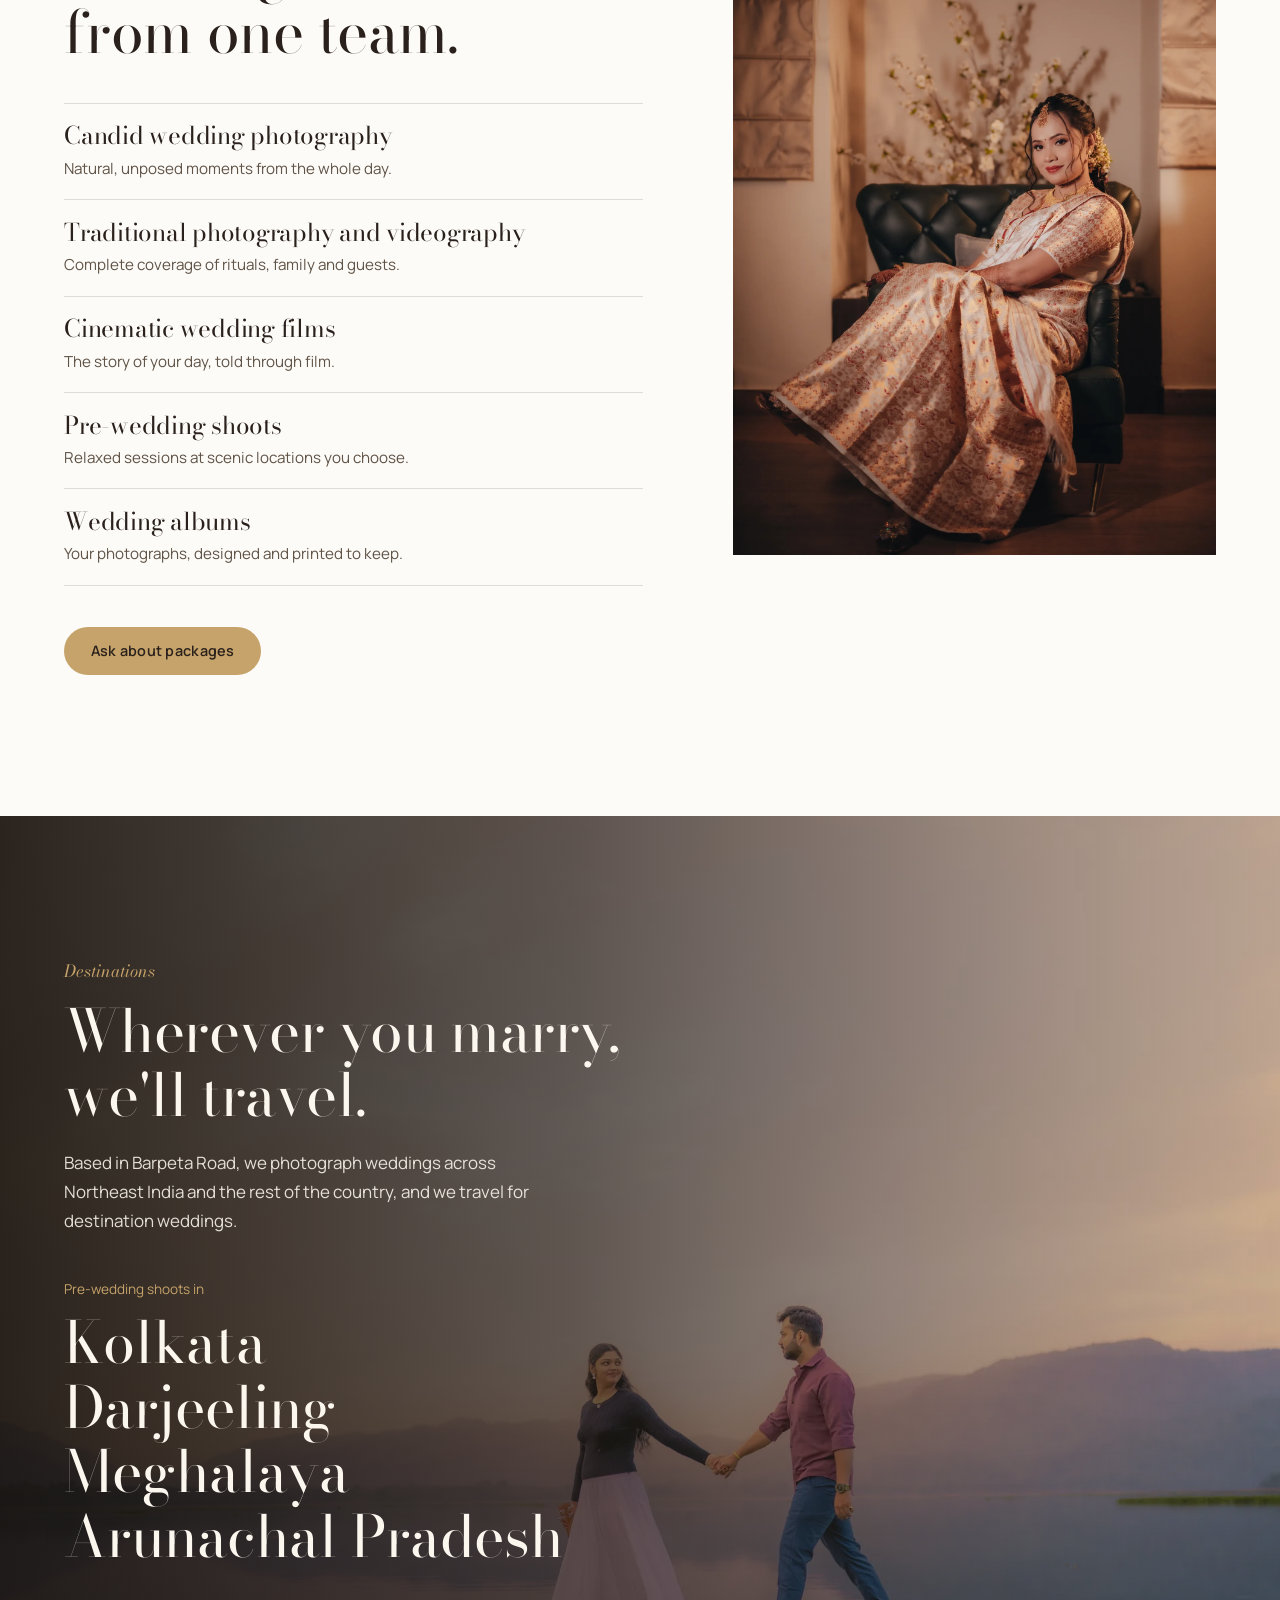
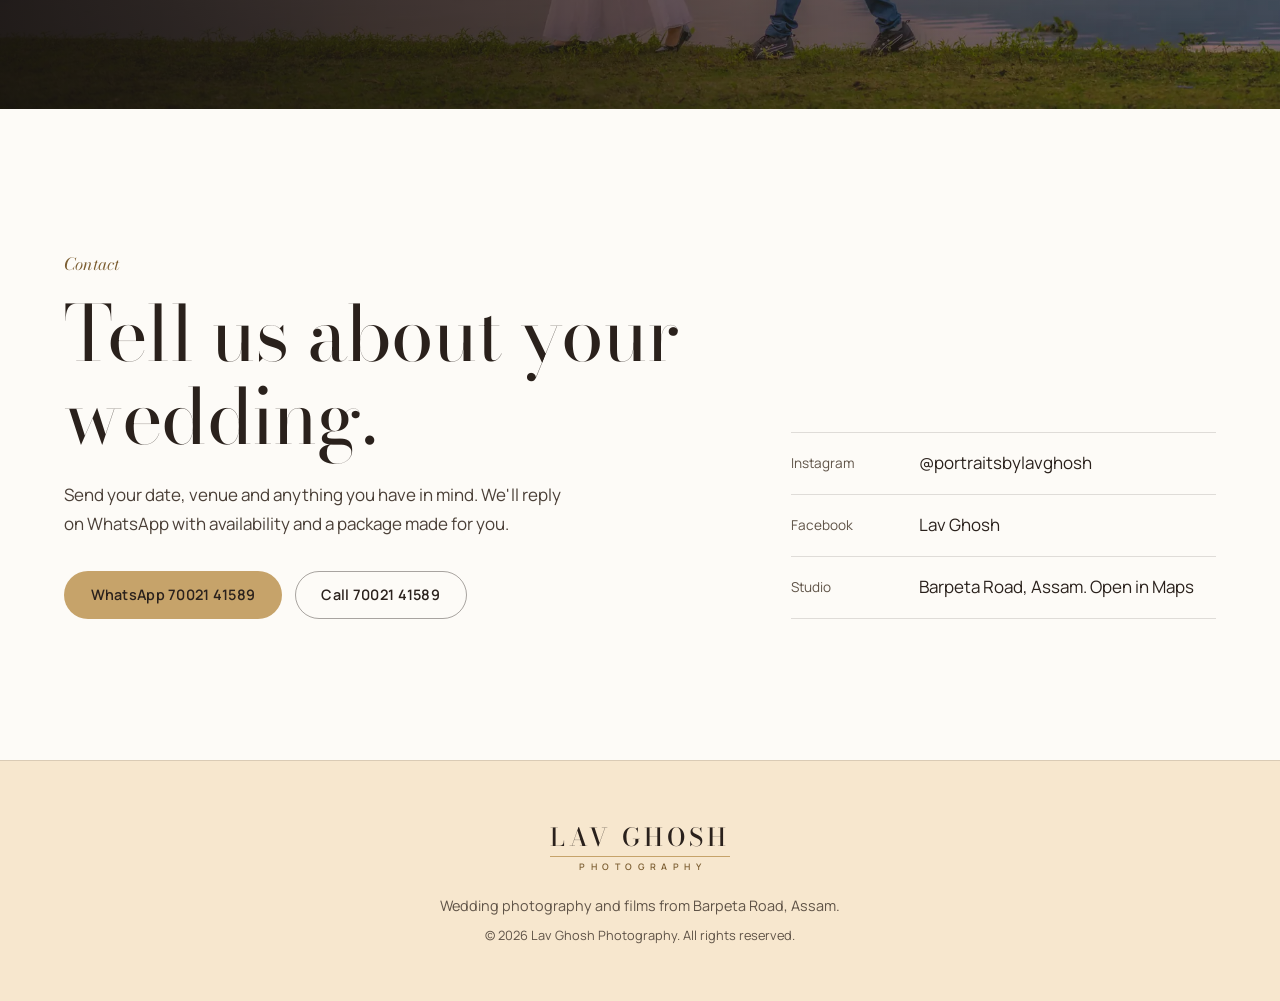
==== commit a641efe9: "Add files via upload" ====
--- a/index.html
+++ b/index.html
@@ -3,14 +3,14 @@
 <head>
   <meta charset="utf-8">
   <meta name="viewport" content="width=device-width, initial-scale=1">
-  <title>Lav Ghosh Photography | Wedding Photographer in Guwahati, Assam</title>
-  <meta name="description" content="Lav Ghosh Photography: cinematic wedding photography and films from Guwahati, Assam. Candid moments, elegant bridal portraits, pre-wedding shoots and wedding albums.">
-  <meta name="theme-color" content="#16120f">
+  <title>Lav Ghosh Photography | Wedding Photographer in Barpeta Road, Assam</title>
+  <meta name="description" content="Lav Ghosh Photography: cinematic wedding photography and films from Barpeta Road, Assam. Candid moments, elegant bridal portraits, pre-wedding shoots and wedding albums.">
+  <meta name="theme-color" content="#FDFBF7">
 
   <meta property="og:type" content="website">
   <meta property="og:site_name" content="Lav Ghosh Photography">
   <meta property="og:title" content="Lav Ghosh Photography | Weddings, told like a film">
-  <meta property="og:description" content="Cinematic wedding photography and films from Guwahati, Assam.">
+  <meta property="og:description" content="Cinematic wedding photography and films from Barpeta Road, Assam.">
   <meta property="og:url" content="https://suklengogoi.github.io/Lav-ghosh-photography/">
   <meta property="og:image" content="https://suklengogoi.github.io/Lav-ghosh-photography/assets/photos/bride-02.webp">
   <meta property="og:image:alt" content="Bride holding a betel leaf pair over her face">
@@ -21,7 +21,7 @@
   <link rel="preconnect" href="https://fonts.googleapis.com">
   <link rel="preconnect" href="https://fonts.gstatic.com" crossorigin>
   <link href="https://fonts.googleapis.com/css2?family=Bodoni+Moda:ital,opsz,wght@0,6..96,400;0,6..96,500;1,6..96,400&family=Manrope:wght@400;500;600&display=swap" rel="stylesheet">
-  <link rel="stylesheet" href="style.css">
+  <link rel="stylesheet" href="style.css?v=6">
   <link rel="preload" as="image" href="assets/photos/bride-03.webp">
 </head>
 <body>
@@ -69,17 +69,23 @@
 
   <!-- ========== HERO ========== -->
   <section class="hero" id="top" aria-label="Introduction">
-    <video class="hero__video" id="heroVideo" muted loop playsinline webkit-playsinline preload="auto" disablepictureinpicture
+    <video class="hero__video" id="heroVideo" autoplay muted loop playsinline webkit-playsinline
+           preload="auto" disablepictureinpicture disableremoteplayback
            poster="assets/photos/bride-03.webp"
-           data-src-wide="assets/video/hero"
-           data-src-tall="assets/video/hero-mobile"
            data-poster-tall="assets/photos/bride-02.webp"
-           aria-hidden="true"></video>
+           aria-hidden="true">
+      <!-- Laptops, desktops and landscape tablets: wide film -->
+      <source src="assets/video/hero-film-wide.mp4" type="video/mp4" media="(min-aspect-ratio: 4/5)">
+      <source src="assets/video/hero-film-wide.webm" type="video/webm" media="(min-aspect-ratio: 4/5)">
+      <!-- Phones and portrait tablets: vertical film -->
+      <source src="assets/video/hero-film-tall.mp4" type="video/mp4">
+      <source src="assets/video/hero-film-tall.webm" type="video/webm">
+    </video>
     <div class="hero__shade" aria-hidden="true"></div>
 
     <div class="hero__content">
       <div class="hero__main">
-        <p class="hero__place">Wedding photography and films, Guwahati</p>
+        <p class="hero__place">Wedding photography and films, Barpeta Road</p>
         <h1 class="hero__title">
           <span class="line">Every wedding,</span>
           <span class="line">told like a film.</span>
@@ -107,13 +113,13 @@
     <div class="about__text">
       <p class="kicker">The photographer</p>
       <h2 id="aboutTitle">Lav Ghosh</h2>
-      <p class="about__lead">Lav Ghosh Photography is a wedding photography and cinematography studio based in Guwahati, Assam. Since 2019, Lav and his team have photographed weddings across Assam and beyond.</p>
+      <p class="about__lead">Lav Ghosh Photography is a wedding photography and cinematography studio based in Barpeta Road, Assam. Since 2019, Lav and his team have photographed weddings across Assam and beyond.</p>
       <p>The approach is cinematic and artistic, built on candid moments, elegant portraits and careful storytelling. From quiet, private emotions to grand celebrations, every detail is recorded so your memories feel real and look refined.</p>
       <p>Natural emotion, thoughtful composition. Each photograph and film is made to reflect what your celebration was really like.</p>
 
       <dl class="facts">
         <div><dt>Since</dt><dd>2019</dd></div>
-        <div><dt>Based in</dt><dd>Guwahati, Assam</dd></div>
+        <div><dt>Based in</dt><dd>Barpeta Road, Assam</dd></div>
         <div><dt>Covering</dt><dd>Northeast India and pan India</dd></div>
       </dl>
 
@@ -221,7 +227,7 @@
     <div class="destinations__content">
       <p class="kicker">Destinations</p>
       <h2 id="destTitle">Wherever you marry, we'll travel.</h2>
-      <p>Based in Guwahati, we photograph weddings across Northeast India and the rest of the country, and we travel for destination weddings.</p>
+      <p>Based in Barpeta Road, we photograph weddings across Northeast India and the rest of the country, and we travel for destination weddings.</p>
 
       <p class="places__label">Pre-wedding shoots in</p>
       <ul class="places">
@@ -257,7 +263,7 @@
       </li>
       <li>
         <span>Studio</span>
-        <a href="https://maps.app.goo.gl/2yn5K17pZN2jZXrm6" target="_blank" rel="noopener">Guwahati, Assam. Open in Maps</a>
+        <a href="https://maps.app.goo.gl/2yn5K17pZN2jZXrm6" target="_blank" rel="noopener">Barpeta Road, Assam. Open in Maps</a>
       </li>
     </ul>
   </section>
@@ -270,7 +276,7 @@
     <span class="logo__name">Lav Ghosh</span>
     <span class="logo__sub">Photography</span>
   </a>
-  <p>Wedding photography and films from Guwahati, Assam.</p>
+  <p>Wedding photography and films from Barpeta Road, Assam.</p>
   <p class="site-footer__copy">© <span id="year">2026</span> Lav Ghosh Photography. All rights reserved.</p>
 </footer>
 
@@ -310,6 +316,6 @@
   <button class="lightbox__nav lightbox__next" id="lbNext" aria-label="Next photo">›</button>
 </dialog>
 
-<script src="script.js"></script>
+<script src="script.js?v=6"></script>
 </body>
 </html>
--- a/style.css
+++ b/style.css
@@ -4,13 +4,22 @@
    ========================================================= */
 
 :root {
-  --ink: #16120f;          /* page background, warm black */
-  --ink-2: #1f1915;        /* raised panels */
-  --paper: #efe7da;        /* main text, print borders */
-  --muted: #a89c8c;        /* secondary text */
-  --gold: #c4a46c;         /* jewellery gold, the only accent */
-  --gold-deep: #9c7e4a;
-  --line: rgba(239, 231, 218, 0.14);
+  /* Light wedding palette */
+  --cream: #FDFBF7;        /* page background */
+  --champagne: #F7E7CE;    /* portfolio band, panels */
+  --champagne-2: #F2DFC2;  /* hover / pressed */
+  --text: #2A211C;         /* main text, deep warm brown */
+  --text-soft: #4A3F37;    /* body copy */
+  --muted: #5F5347;        /* labels, secondary text */
+  --gold: #C6A36A;         /* button fills, rules */
+  --gold-text: #7C5E32;    /* small gold text and links (readable on cream) */
+  --gold-deep: #B8925A;
+  --line: rgba(42, 33, 28, 0.14);
+  --white: #FFFFFF;
+
+  /* Text that sits on photos and video */
+  --on-photo: #FBF6EE;
+  --on-photo-soft: rgba(251, 246, 238, 0.88);
 
   --serif: "Bodoni Moda", "Didot", "Bodoni 72", Georgia, serif;
   --sans: "Manrope", "Segoe UI", system-ui, sans-serif;
@@ -28,8 +37,8 @@
 
 body {
   margin: 0;
-  background: var(--ink);
-  color: var(--paper);
+  background: var(--cream);
+  color: var(--text);
   font-family: var(--sans);
   font-size: 1.0625rem;
   line-height: 1.7;
@@ -66,7 +75,7 @@
 
 .skip-link {
   position: absolute; left: 1rem; top: -3rem; z-index: 100;
-  background: var(--paper); color: var(--ink);
+  background: var(--text); color: var(--cream);
   padding: .5rem 1rem; text-decoration: none;
 }
 .skip-link:focus { top: 1rem; }
@@ -76,7 +85,7 @@
   font-family: var(--serif);
   font-style: italic;
   font-size: 1.05rem;
-  color: var(--gold);
+  color: var(--gold-text);
   margin-bottom: .9rem;
 }
 
@@ -96,20 +105,28 @@
   border-radius: 999px;
   transition: background-color .25s, color .25s, border-color .25s;
 }
-.btn--gold { background: var(--gold); color: var(--ink); }
-.btn--gold:hover { background: var(--paper); }
-.btn--ghost { border-color: rgba(239, 231, 218, .45); color: var(--paper); }
-.btn--ghost:hover { border-color: var(--paper); background: rgba(239, 231, 218, .08); }
+.btn--gold { background: var(--gold); color: var(--text); }
+.btn--gold:hover { background: var(--text); color: var(--cream); }
+.btn--ghost { border-color: rgba(42, 33, 28, .4); color: var(--text); }
+.btn--ghost:hover { border-color: var(--text); background: rgba(42, 33, 28, .05); }
+
+/* Buttons sitting on photos or video stay light */
+.hero .btn--ghost {
+  border-color: rgba(251, 246, 238, .55);
+  color: var(--on-photo);
+}
+.hero .btn--ghost:hover { border-color: var(--on-photo); background: rgba(251, 246, 238, .1); }
+.hero .btn--gold:hover { background: var(--on-photo); color: var(--text); }
 .btn--small { min-height: 40px; padding: .55rem 1.2rem; font-size: .82rem; }
 
 .text-link {
   display: inline-block;
-  color: var(--gold);
+  color: var(--gold-text);
   text-decoration: underline;
   text-underline-offset: .3em;
   text-decoration-thickness: 1px;
 }
-.text-link:hover { color: var(--paper); }
+.text-link:hover { color: var(--text); }
 
 /* =========================================================
    Logo (text wordmark)
@@ -138,7 +155,7 @@
   letter-spacing: .62em;
   margin-right: -.62em; /* balance trailing tracking */
   text-transform: uppercase;
-  color: var(--gold);
+  color: var(--gold-text);
 }
 
 /* =========================================================
@@ -154,11 +171,15 @@
   justify-content: space-between;
   gap: 2rem;
   padding: 0 var(--pad);
-  transition: background-color .35s, border-color .35s;
+  color: var(--on-photo);
+  transition: background-color .35s, border-color .35s, color .35s;
   border-bottom: 1px solid transparent;
 }
+.site-header .logo__sub { color: var(--gold); }
+.site-header.is-solid .logo__sub { color: var(--gold-text); }
 .site-header.is-solid {
-  background: rgba(22, 18, 15, .92);
+  background: rgba(253, 251, 247, .94);
+  color: var(--text);
   -webkit-backdrop-filter: blur(10px);
   backdrop-filter: blur(10px);
   border-bottom-color: var(--line);
@@ -168,11 +189,12 @@
 .nav a {
   font-size: .9rem;
   text-decoration: none;
-  color: rgba(239, 231, 218, .82);
+  color: inherit;
+  opacity: .85;
   padding: .4rem 0;
   border-bottom: 1px solid transparent;
 }
-.nav a:hover { color: var(--paper); border-bottom-color: var(--gold); }
+.nav a:hover { opacity: 1; border-bottom-color: var(--gold); }
 
 .header__actions { display: flex; align-items: center; gap: 1rem; }
 
@@ -187,7 +209,7 @@
   display: block;
   width: 24px; height: 1px;
   margin: 0 auto;
-  background: var(--paper);
+  background: currentColor;
   position: relative;
   transition: transform .3s;
 }
@@ -200,7 +222,8 @@
   position: fixed;
   inset: 0;
   z-index: 45;
-  background: var(--ink);
+  background: var(--cream);
+  color: var(--text);
   padding: calc(var(--header-h) + 2rem) var(--pad) calc(2rem + env(safe-area-inset-bottom));
   display: flex;
   flex-direction: column;
@@ -217,7 +240,7 @@
   border-bottom: 1px solid var(--line);
 }
 .menu-panel__contact { display: flex; gap: .8rem; flex-wrap: wrap; }
-.menu-panel__contact .btn--gold { color: var(--ink); }
+.menu-panel__contact .btn--gold { color: var(--text); }
 .menu-panel { overflow-y: auto; }
 .menu-panel__nav { margin-bottom: 2rem; }
 
@@ -231,7 +254,8 @@
   display: flex;
   align-items: flex-end;
   overflow: hidden;
-  background: #000;
+  background: #1a1511;
+  color: var(--on-photo);
 }
 .hero__video {
   position: absolute; inset: 0;
@@ -259,6 +283,7 @@
   font-style: italic;
   color: var(--gold);
   margin-bottom: 1rem;
+  text-shadow: 0 1px 12px rgba(0, 0, 0, .35);
 }
 .hero__title {
   font-size: clamp(2.9rem, 6.2vw, 5.8rem);
@@ -270,7 +295,7 @@
 .hero__lead {
   max-width: 34rem;
   margin: 0 0 1.6rem;
-  color: rgba(239, 231, 218, .86);
+  color: var(--on-photo-soft);
 }
 .hero__actions { display: flex; flex-wrap: wrap; gap: .8rem; }
 
@@ -280,13 +305,13 @@
   top: calc(var(--header-h) + 1rem);
   background: none;
   border: 0;
-  color: rgba(239, 231, 218, .7);
+  color: rgba(251, 246, 238, .8);
   font: 500 .8rem var(--sans);
   cursor: pointer;
   padding: .5rem 0;
-  border-bottom: 1px solid rgba(239, 231, 218, .3);
-}
-.hero__sound:hover { color: var(--paper); }
+  border-bottom: 1px solid rgba(251, 246, 238, .35);
+}
+.hero__sound:hover { color: var(--on-photo); }
 
 /* One orchestrated entrance, page load only */
 .js .hero__place,
@@ -323,7 +348,7 @@
   content: "";
   position: absolute;
   inset: 1.4rem -1.4rem -1.4rem 1.4rem;
-  border: 1px solid var(--gold-deep);
+  border: 1px solid var(--gold);
   z-index: -1;
 }
 .about__text { max-width: 36rem; }
@@ -333,7 +358,7 @@
   font-size: clamp(1.25rem, 1.8vw, 1.5rem);
   line-height: 1.45;
 }
-.about__text > p:not(.kicker):not(.about__lead) { color: rgba(239, 231, 218, .78); }
+.about__text > p:not(.kicker):not(.about__lead) { color: var(--text-soft); }
 
 .facts {
   display: grid;
@@ -351,7 +376,7 @@
 /* =========================================================
    Portfolio folders
    ========================================================= */
-.portfolio { background: var(--ink-2); }
+.portfolio { background: var(--champagne); }
 
 .section__head { max-width: 40rem; margin-bottom: clamp(3rem, 6vw, 5rem); }
 
@@ -388,12 +413,12 @@
   width: 100%;
   height: 100%;
   object-fit: cover;
-  border: 6px solid var(--paper);
-  box-shadow: 0 18px 40px rgba(0, 0, 0, .45);
+  border: 6px solid var(--white);
+  box-shadow: 0 14px 30px rgba(74, 52, 30, .18), 0 2px 6px rgba(74, 52, 30, .1);
   transition: transform .6s cubic-bezier(.2, .7, .2, 1), filter .6s;
 }
-.folder__stack img:nth-child(1) { transform: rotate(-5deg) translate(-4%, 2%); filter: brightness(.7); }
-.folder__stack img:nth-child(2) { transform: rotate(4deg) translate(4%, 1%);  filter: brightness(.8); }
+.folder__stack img:nth-child(1) { transform: rotate(-5deg) translate(-4%, 2%); filter: brightness(.92) saturate(.85); }
+.folder__stack img:nth-child(2) { transform: rotate(4deg) translate(4%, 1%);  filter: brightness(.96) saturate(.9); }
 .folder__stack img:nth-child(3) { transform: none; }
 
 .folder:hover .folder__stack img:nth-child(1),
@@ -413,7 +438,7 @@
   transition: border-color .3s;
 }
 .folder:hover .folder__name { border-bottom-color: var(--gold); }
-.folder__meta { font-size: .85rem; color: var(--gold); margin: .3rem 0 .6rem; }
+.folder__meta { font-size: .85rem; color: var(--gold-text); margin: .3rem 0 .6rem; }
 .folder__desc { font-size: .92rem; line-height: 1.55; color: var(--muted); }
 
 /* =========================================================
@@ -464,11 +489,13 @@
   position: absolute; inset: 0;
   background: linear-gradient(90deg, rgba(22, 18, 15, .9) 0%, rgba(22, 18, 15, .65) 45%, rgba(22, 18, 15, .15) 100%);
 }
-.destinations__content { position: relative; max-width: 40rem; }
+.destinations__content { position: relative; max-width: 40rem; color: var(--on-photo); }
+.destinations .kicker,
+.destinations .places__label { color: var(--gold); }
 .destinations__content h2 { margin-bottom: 1.4rem; }
-.destinations__content > p:not(.kicker):not(.places__label) { max-width: 30rem; color: rgba(239, 231, 218, .85); }
-
-.places__label { margin: 2.6rem 0 .6rem; font-size: .85rem; color: var(--gold); }
+.destinations__content > p:not(.kicker):not(.places__label) { max-width: 30rem; color: var(--on-photo-soft); }
+
+.places__label { margin: 2.6rem 0 .6rem; font-size: .85rem; }
 .places {
   list-style: none;
   margin: 0;
@@ -490,7 +517,7 @@
   align-items: end;
 }
 .contact__main h2 { font-size: clamp(2.6rem, 6vw, 5rem); margin-bottom: 1.4rem; }
-.contact__main > p:not(.kicker) { max-width: 32rem; color: rgba(239, 231, 218, .82); }
+.contact__main > p:not(.kicker) { max-width: 32rem; color: var(--text-soft); }
 .contact__actions { display: flex; flex-wrap: wrap; gap: .8rem; margin-top: 2rem; }
 
 .contact__links { list-style: none; margin: 0; padding: 0; }
@@ -504,7 +531,7 @@
 .contact__links li:last-child { border-bottom: 1px solid var(--line); }
 .contact__links span { font-size: .85rem; color: var(--muted); padding-top: .15rem; }
 .contact__links a { text-decoration: none; }
-.contact__links a:hover { color: var(--gold); }
+.contact__links a:hover { color: var(--gold-text); }
 
 /* =========================================================
    Footer
@@ -512,11 +539,12 @@
 .site-footer {
   padding: 4rem var(--pad) 3rem;
   border-top: 1px solid var(--line);
+  background: var(--champagne);
   text-align: center;
   color: var(--muted);
   font-size: .9rem;
 }
-.logo--footer { margin-bottom: 1.4rem; color: var(--paper); }
+.logo--footer { margin-bottom: 1.4rem; color: var(--text); }
 .site-footer p { margin: 0 0 .4rem; }
 .site-footer__copy { font-size: .8rem; }
 
@@ -525,8 +553,8 @@
 /* =========================================================
    Gallery dialog (folder view)
    ========================================================= */
-dialog { color: var(--paper); }
-dialog::backdrop { background: rgba(10, 8, 7, .85); }
+dialog { color: var(--text); }
+dialog::backdrop { background: rgba(42, 33, 28, .45); }
 
 .gallery {
   width: 100%;
@@ -536,7 +564,7 @@
   margin: 0;
   padding: 0 var(--pad) 4rem;
   border: 0;
-  background: var(--ink);
+  background: var(--cream);
   overflow-y: auto;
   overscroll-behavior: contain;
 }
@@ -555,23 +583,23 @@
   justify-content: space-between;
   gap: 1rem;
   padding: 1.1rem 0;
-  background: rgba(22, 18, 15, .94);
+  background: rgba(253, 251, 247, .96);
   border-bottom: 1px solid var(--line);
 }
 .gallery__back {
   background: none;
-  border: 1px solid rgba(239, 231, 218, .35);
+  border: 1px solid rgba(42, 33, 28, .3);
   border-radius: 999px;
-  color: var(--paper);
+  color: var(--text);
   font: 500 .85rem var(--sans);
   padding: .6rem 1.1rem;
   min-height: 44px;
   cursor: pointer;
 }
-.gallery__back:hover { border-color: var(--gold); color: var(--gold); }
+.gallery__back:hover { border-color: var(--gold-text); color: var(--gold-text); }
 .gallery__heading { display: flex; align-items: baseline; gap: 1rem; }
 .gallery__heading h2 { font-size: clamp(1.6rem, 3vw, 2.4rem); }
-.gallery__heading p { margin: 0; font-size: .85rem; color: var(--gold); }
+.gallery__heading p { margin: 0; font-size: .85rem; color: var(--gold-text); }
 
 .gallery__desc {
   max-width: 38rem;
@@ -579,7 +607,7 @@
   font-family: var(--serif);
   font-size: clamp(1.15rem, 1.6vw, 1.35rem);
   line-height: 1.5;
-  color: rgba(239, 231, 218, .85);
+  color: var(--text-soft);
 }
 
 .gallery__grid { columns: 3 22rem; column-gap: 1rem; }
@@ -589,9 +617,9 @@
   margin: 0 0 1rem;
   padding: 0;
   border: 0;
-  background: var(--ink-2);
   cursor: zoom-in;
   break-inside: avoid;
+  background: var(--champagne);
   overflow: hidden;
 }
 .gallery__item img {
@@ -616,7 +644,7 @@
   margin: 0;
   padding: 0;
   border: 0;
-  background: rgba(10, 8, 7, .97);
+  background: var(--cream);
 }
 .lightbox[open] { display: flex; align-items: center; justify-content: center; }
 .lightbox__figure {
@@ -634,6 +662,7 @@
   height: auto;
   object-fit: contain;
   transition: opacity .3s;
+  box-shadow: 0 12px 40px rgba(74, 52, 30, .18);
 }
 .lightbox__figure img.is-loading { opacity: .25; }
 .lightbox__figure figcaption { font-size: .8rem; color: var(--muted); }
@@ -643,7 +672,7 @@
   position: absolute;
   background: none;
   border: 0;
-  color: var(--paper);
+  color: var(--text);
   cursor: pointer;
   font-family: var(--serif);
   line-height: 1;
@@ -655,7 +684,7 @@
 .lightbox__prev { left: .8rem; }
 .lightbox__next { right: .8rem; }
 .lightbox__close:hover,
-.lightbox__nav:hover { color: var(--gold); }
+.lightbox__nav:hover { color: var(--gold-text); }
 
 /* =========================================================
    Responsive
@@ -690,10 +719,10 @@
     align-items: center;
     min-height: 44px;
     padding: .5rem 1.1rem;
-    border: 1px solid rgba(239, 231, 218, .5);
+    border: 1px solid rgba(251, 246, 238, .6);
     border-radius: 999px;
-    background: rgba(22, 18, 15, .55);
-    color: var(--paper);
+    background: rgba(22, 18, 15, .45);
+    color: var(--on-photo);
     font-size: .85rem;
   }
   .hero__content { grid-template-columns: 1fr; gap: 1.4rem; }
@@ -710,8 +739,10 @@
     z-index: 40;
     display: grid;
     grid-template-columns: repeat(3, 1fr);
-    background: rgba(22, 18, 15, .96);
+    background: rgba(253, 251, 247, .97);
     border-top: 1px solid var(--line);
+    color: var(--text);
+    box-shadow: 0 -4px 20px rgba(74, 52, 30, .08);
     padding-bottom: env(safe-area-inset-bottom);
   }
   .quickbar a {
@@ -721,7 +752,7 @@
     font-weight: 600;
     text-decoration: none;
   }
-  .quickbar a:nth-child(2) { color: var(--ink); background: var(--gold); }
+  .quickbar a:nth-child(2) { color: var(--text); background: var(--gold); }
   body { padding-bottom: 52px; }
 
   .lightbox__figure img { max-width: 100vw; max-height: calc(100svh - 8rem); }
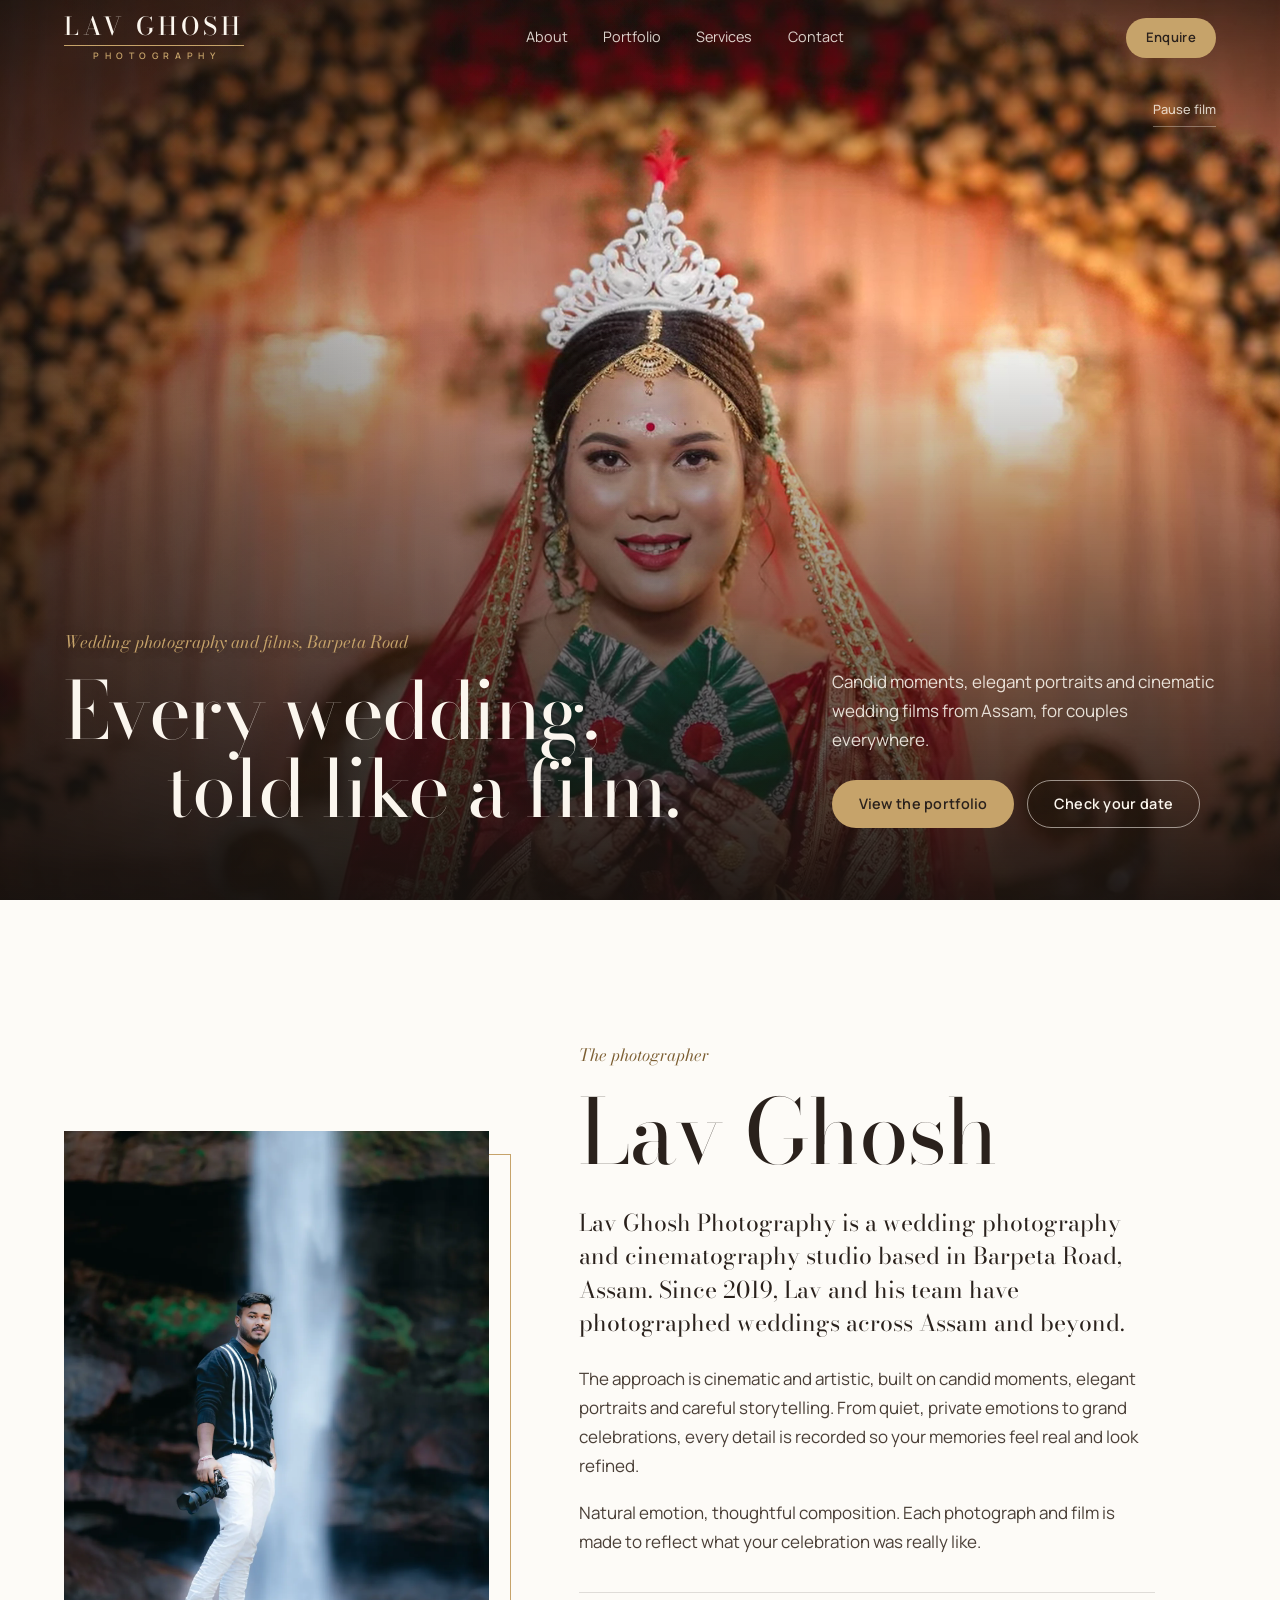
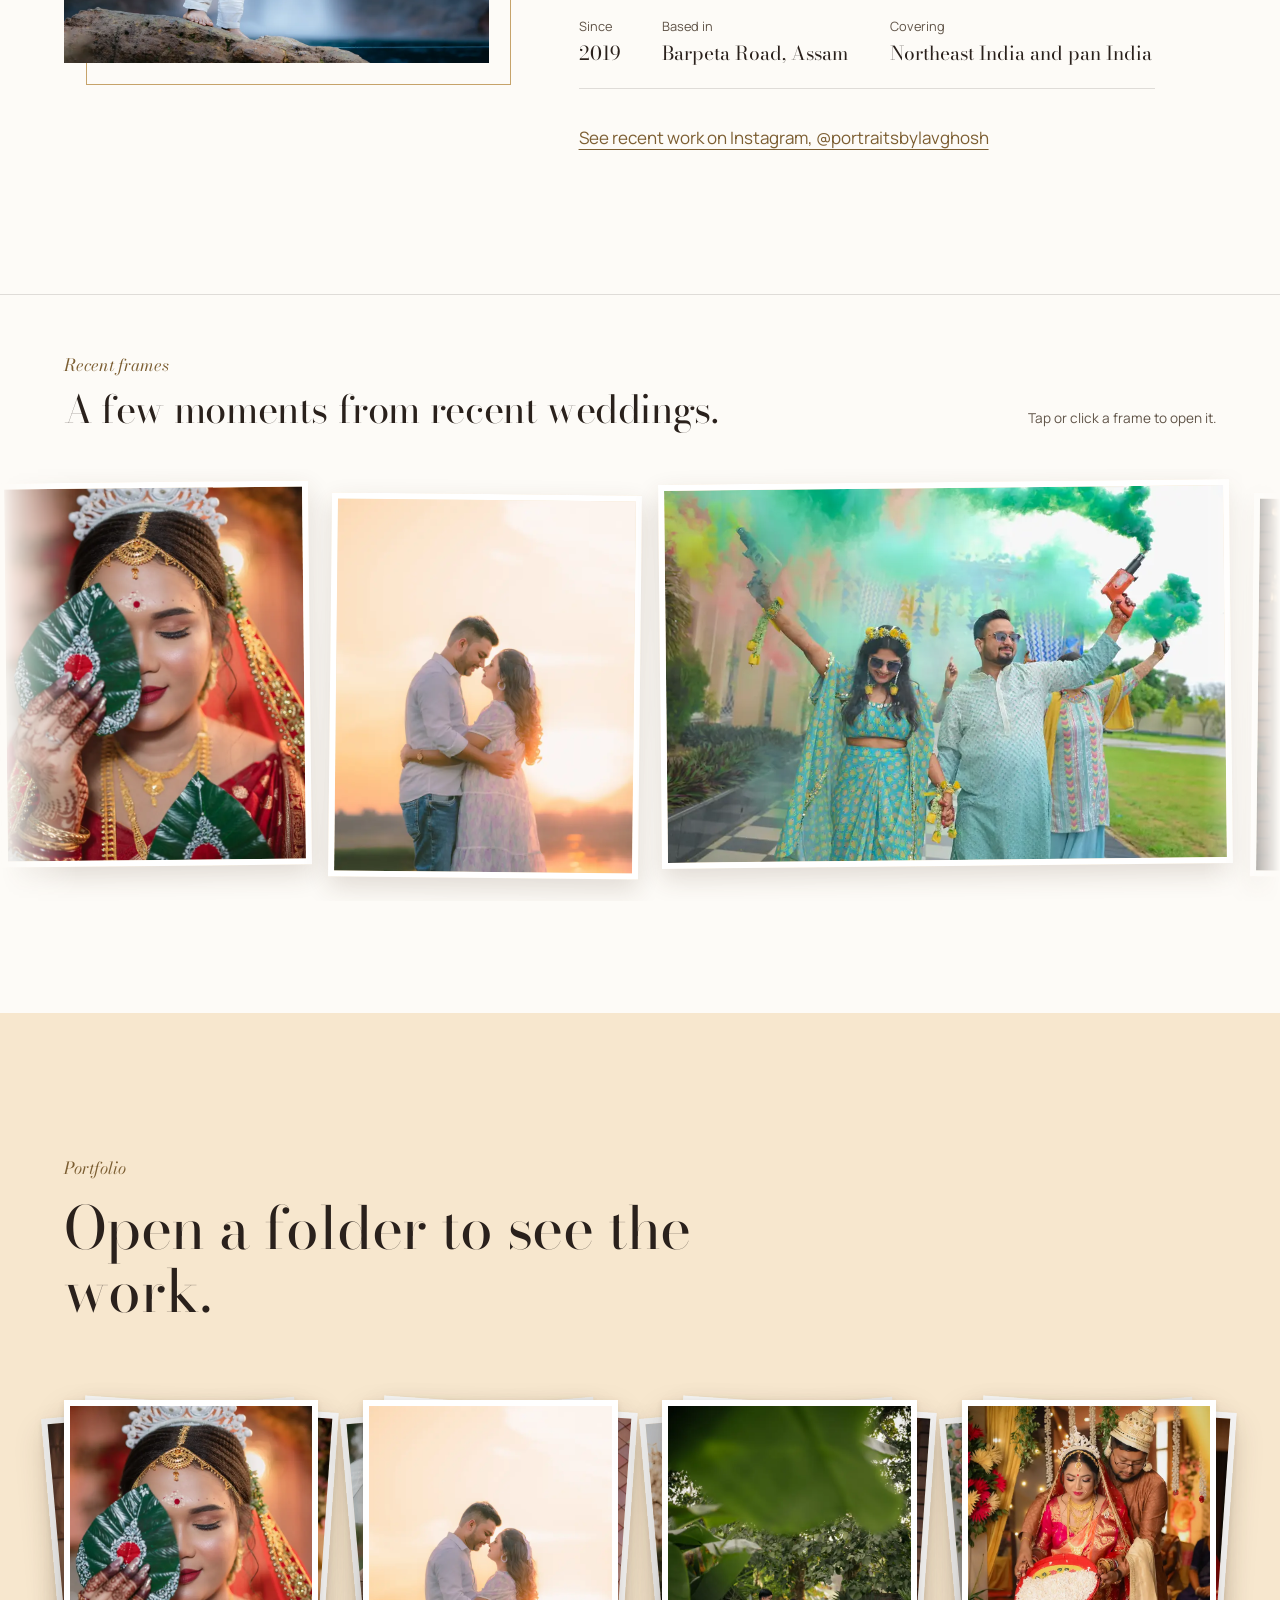
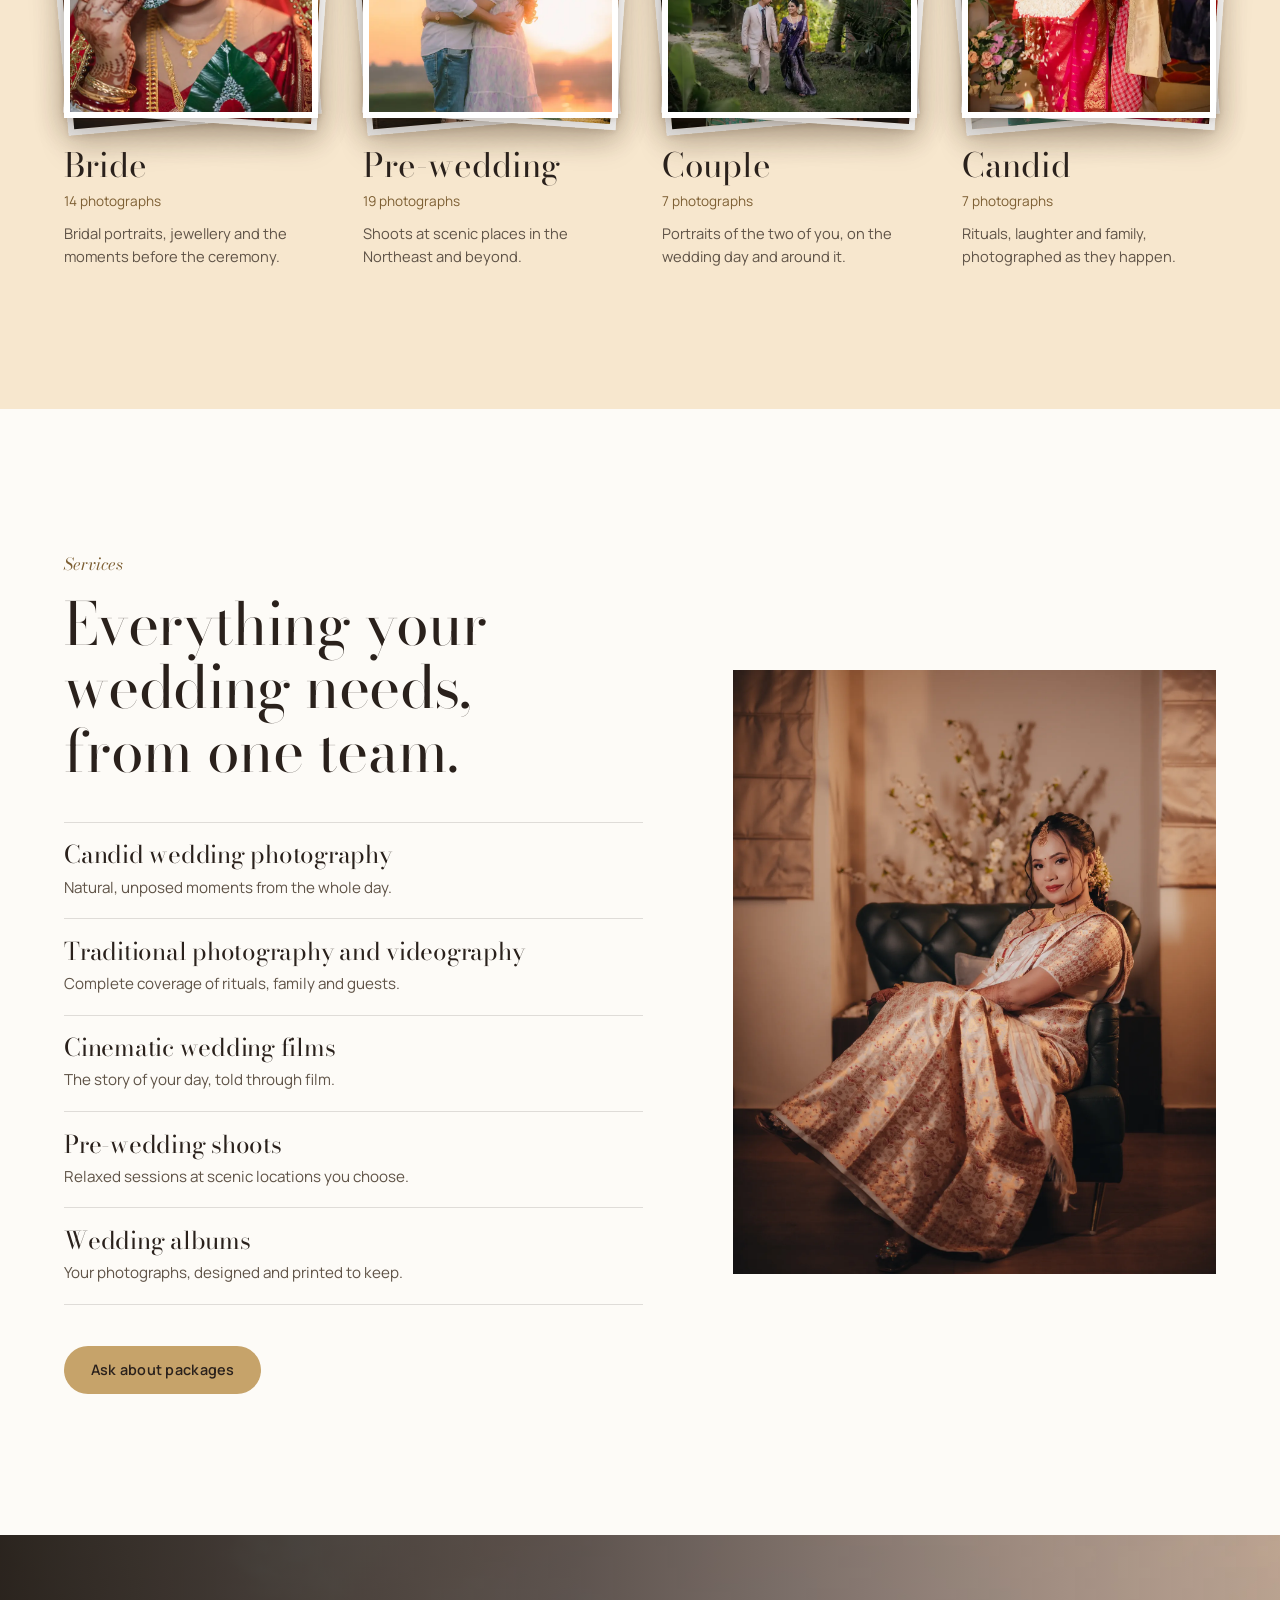
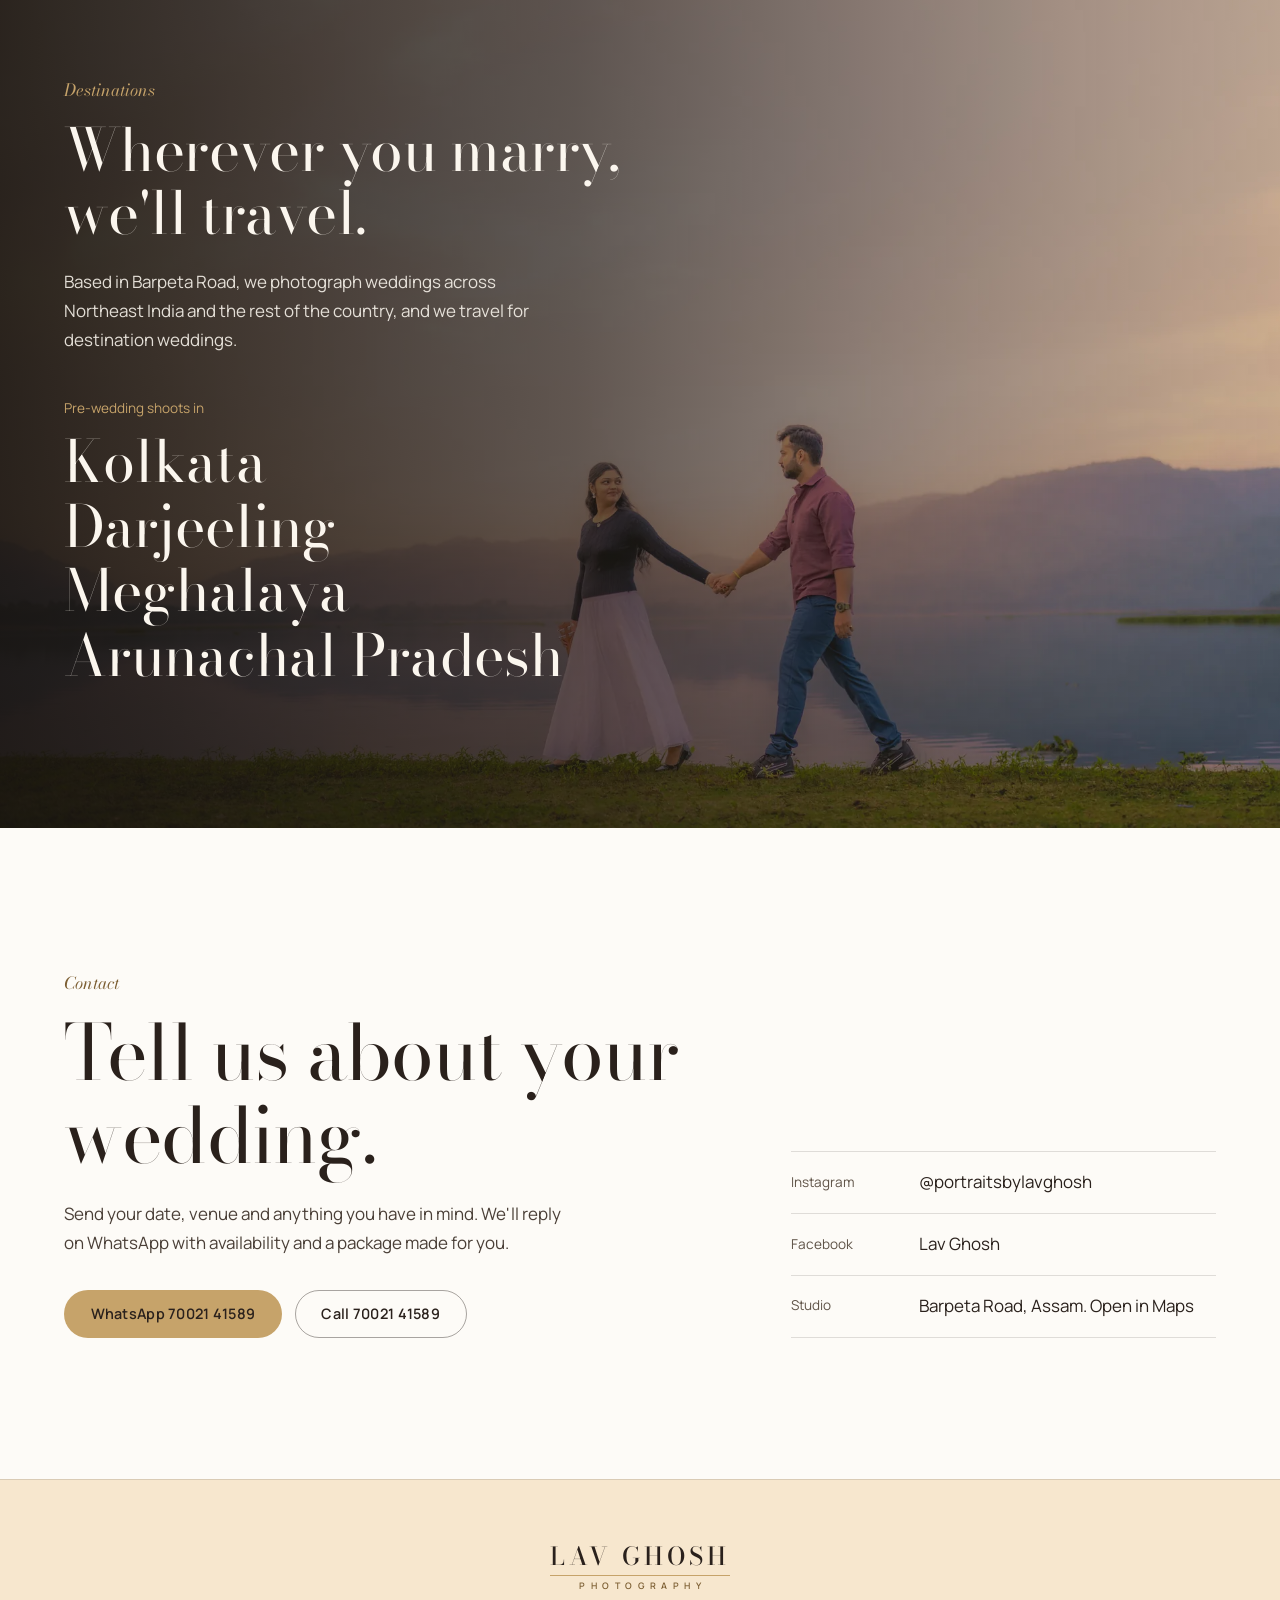
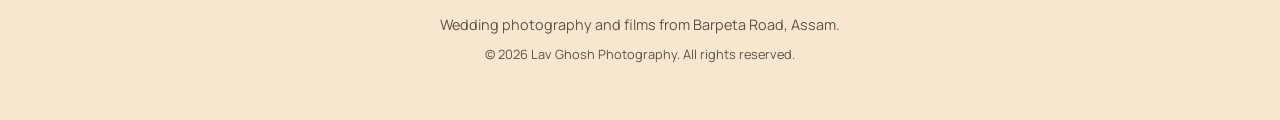
==== commit 13707512: "Add files via upload" ====
--- a/index.html
+++ b/index.html
@@ -21,7 +21,7 @@
   <link rel="preconnect" href="https://fonts.googleapis.com">
   <link rel="preconnect" href="https://fonts.gstatic.com" crossorigin>
   <link href="https://fonts.googleapis.com/css2?family=Bodoni+Moda:ital,opsz,wght@0,6..96,400;0,6..96,500;1,6..96,400&family=Manrope:wght@400;500;600&display=swap" rel="stylesheet">
-  <link rel="stylesheet" href="style.css?v=6">
+  <link rel="stylesheet" href="style.css?v=7">
   <link rel="preload" as="image" href="assets/photos/bride-03.webp">
 </head>
 <body>
@@ -127,6 +127,19 @@
     </div>
   </section>
 
+  <!-- ========== MOVING FRAMES ========== -->
+  <section class="reel" id="frames" aria-labelledby="reelTitle">
+    <div class="reel__head">
+      <p class="kicker">Recent frames</p>
+      <h2 id="reelTitle" class="reel__title">A few moments from recent weddings.</h2>
+      <p class="reel__hint">Tap or click a frame to open it.</p>
+    </div>
+    <!-- Frames are added by script.js from the portfolio list -->
+    <div class="reel__viewport" id="reelViewport">
+      <div class="reel__track" id="reelTrack"></div>
+    </div>
+  </section>
+
   <!-- ========== PORTFOLIO FOLDERS ========== -->
   <section class="portfolio section" id="portfolio" aria-labelledby="portfolioTitle">
     <div class="section__head">
@@ -316,6 +329,6 @@
   <button class="lightbox__nav lightbox__next" id="lbNext" aria-label="Next photo">›</button>
 </dialog>
 
-<script src="script.js?v=6"></script>
+<script src="script.js?v=7"></script>
 </body>
 </html>
--- a/style.css
+++ b/style.css
@@ -372,6 +372,103 @@
 }
 .facts dt { font-size: .8rem; color: var(--muted); }
 .facts dd { margin: .2rem 0 0; font-family: var(--serif); font-size: 1.2rem; line-height: 1.3; }
+
+/* =========================================================
+   Moving frames (auto-scrolling photo strip)
+   ========================================================= */
+.reel {
+  padding: 0 0 clamp(4.5rem, 9vw, 7rem);
+  overflow: hidden;
+}
+.reel__head {
+  display: flex;
+  flex-wrap: wrap;
+  align-items: baseline;
+  justify-content: space-between;
+  gap: .4rem 2rem;
+  padding: 0 var(--pad);
+  margin-bottom: clamp(1.6rem, 3vw, 2.4rem);
+  border-top: 1px solid var(--line);
+  padding-top: clamp(2.5rem, 5vw, 3.5rem);
+}
+.reel__head .kicker { width: 100%; margin-bottom: .2rem; }
+.reel__title { font-size: clamp(1.6rem, 3vw, 2.4rem); }
+.reel__hint { margin: 0; font-size: .85rem; color: var(--muted); }
+
+.reel__viewport {
+  --frame-h: clamp(270px, 30vw, 400px);
+  position: relative;
+  overflow: hidden;
+  padding: 1.2rem 0 1.8rem; /* room for frame shadows */
+  /* soft fade at both edges */
+  -webkit-mask-image: linear-gradient(90deg, transparent 0, #000 6%, #000 94%, transparent 100%);
+          mask-image: linear-gradient(90deg, transparent 0, #000 6%, #000 94%, transparent 100%);
+}
+
+.reel__track {
+  display: flex;
+  width: max-content;
+  animation: reel-move var(--reel-duration, 70s) linear infinite;
+  will-change: transform;
+}
+@keyframes reel-move {
+  from { transform: translate3d(0, 0, 0); }
+  to   { transform: translate3d(-50%, 0, 0); }
+}
+
+/* Pause: mouse over, keyboard focus, press-and-hold, or off screen */
+@media (hover: hover) {
+  .reel__viewport:hover .reel__track { animation-play-state: paused; }
+}
+.reel__viewport:focus-within .reel__track,
+.reel__viewport.is-held .reel__track,
+.reel.is-offscreen .reel__track { animation-play-state: paused; }
+
+.reel__frame {
+  flex: 0 0 auto;
+  height: var(--frame-h);
+  margin-right: clamp(.8rem, 1.6vw, 1.4rem); /* margin, not gap, keeps the loop seamless */
+  padding: 0;
+  border: 6px solid var(--white);
+  background: var(--champagne);
+  box-shadow: 0 10px 26px rgba(74, 52, 30, .16);
+  cursor: zoom-in;
+  overflow: hidden;
+  transition: transform .5s cubic-bezier(.2, .7, .2, 1), box-shadow .5s;
+}
+.reel__frame:nth-child(odd)  { transform: translateY(-6px) rotate(-.6deg); }
+.reel__frame:nth-child(even) { transform: translateY(6px) rotate(.6deg); }
+.reel__frame:hover,
+.reel__frame:focus-visible {
+  transform: translateY(-10px) rotate(0deg);
+  box-shadow: 0 18px 36px rgba(74, 52, 30, .24);
+}
+.reel__frame img {
+  display: block;
+  height: 100%;
+  width: auto;
+  max-width: none;
+}
+
+@media (max-width: 560px) {
+  .reel__viewport { --frame-h: 250px; }
+  .reel__frame { border-width: 4px; }
+  .reel__hint { display: none; }
+}
+
+/* Reduced motion: no auto-scroll, visitors swipe or scroll the row themselves */
+@media (prefers-reduced-motion: reduce) {
+  .reel__viewport {
+    overflow-x: auto;
+    -webkit-mask-image: none;
+            mask-image: none;
+    padding-left: var(--pad);
+    scroll-snap-type: x proximity;
+  }
+  .reel__track { animation: none; }
+  .reel__frame { scroll-snap-align: start; }
+  .reel__frame[aria-hidden="true"] { display: none; }
+}
 
 /* =========================================================
    Portfolio folders
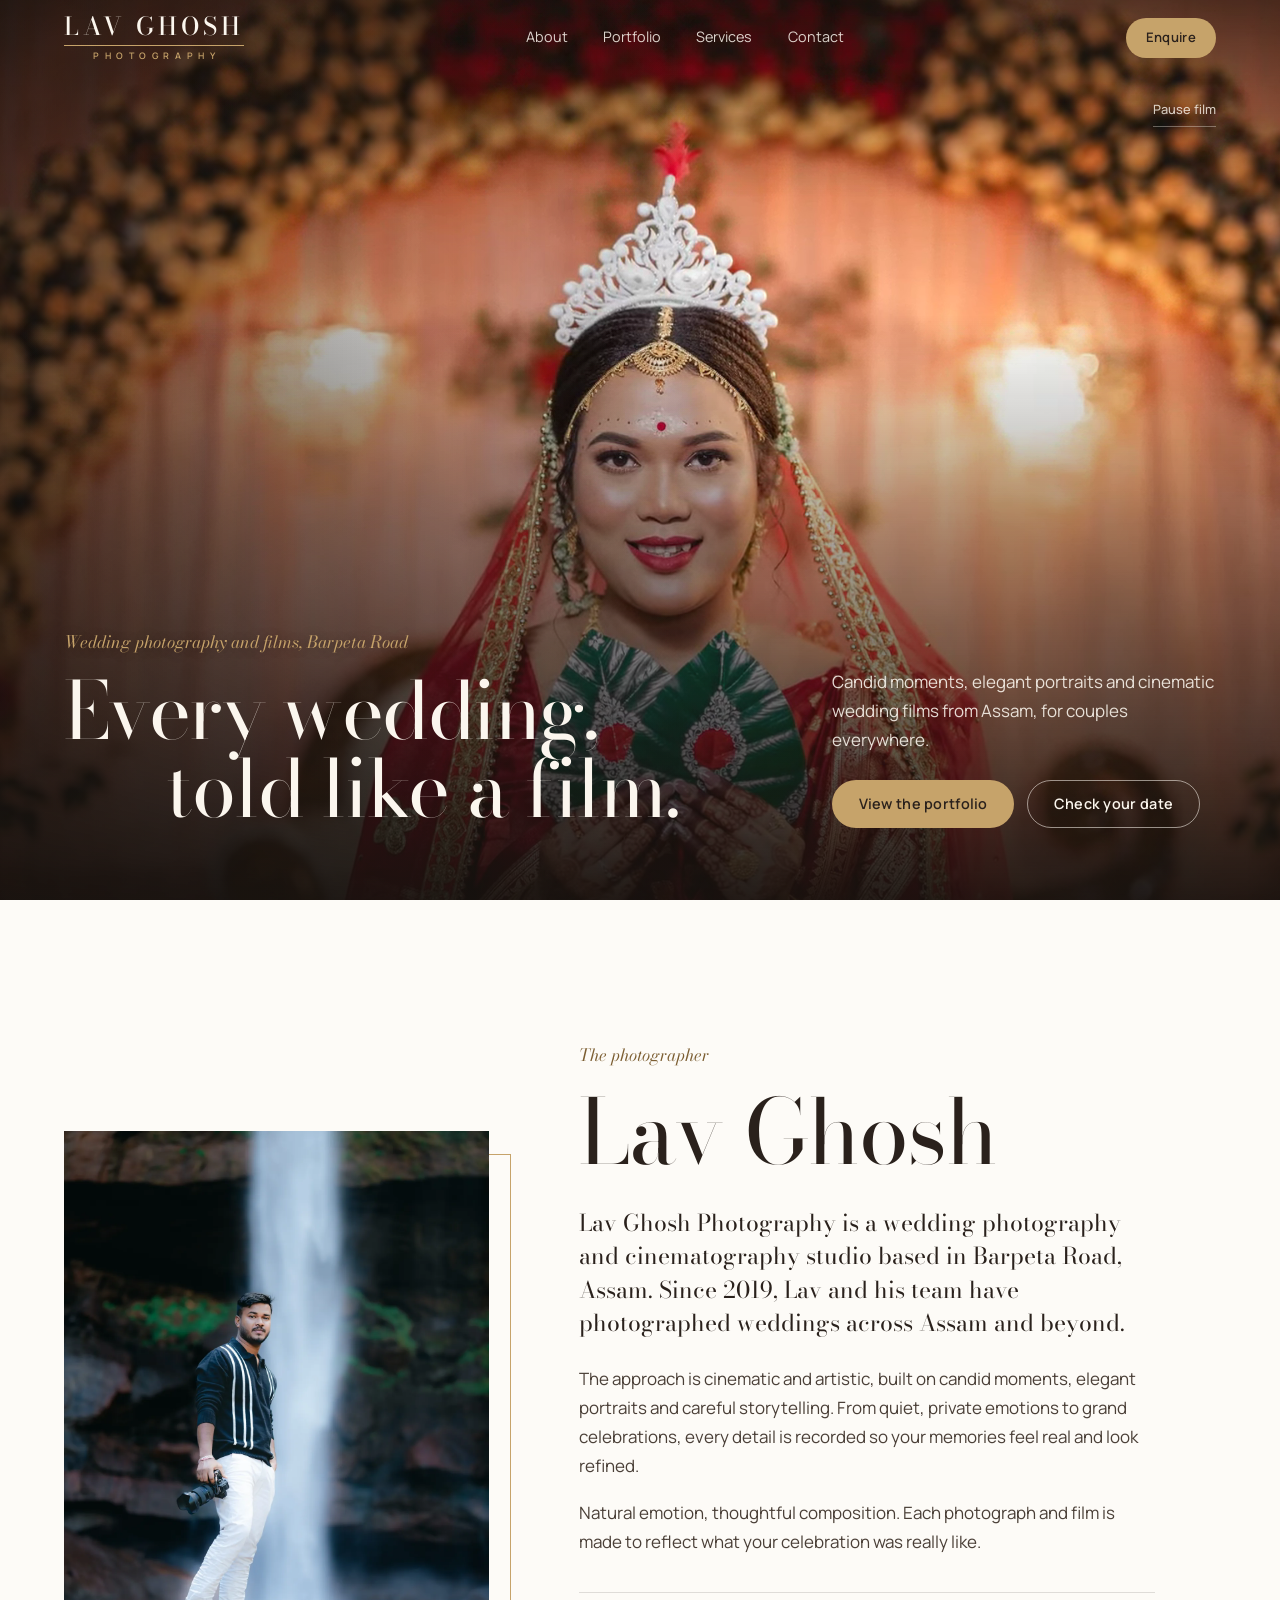
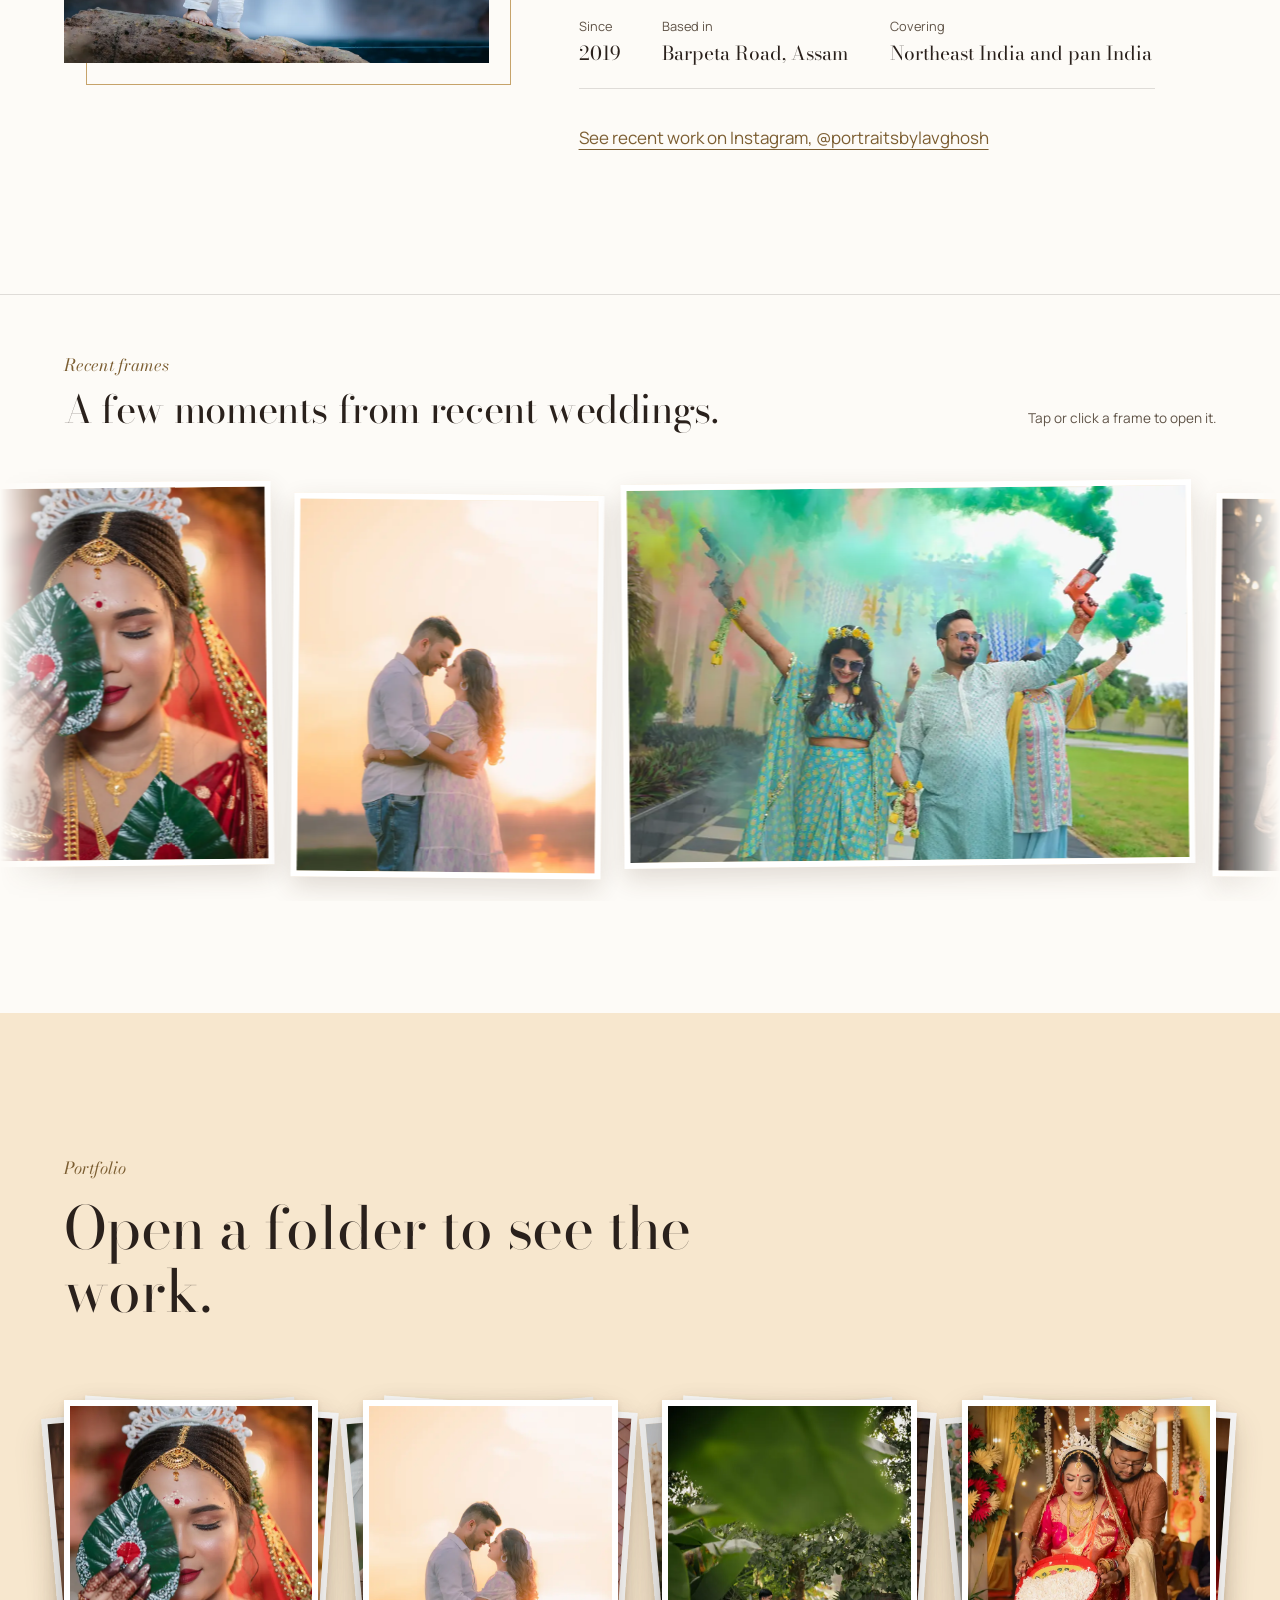
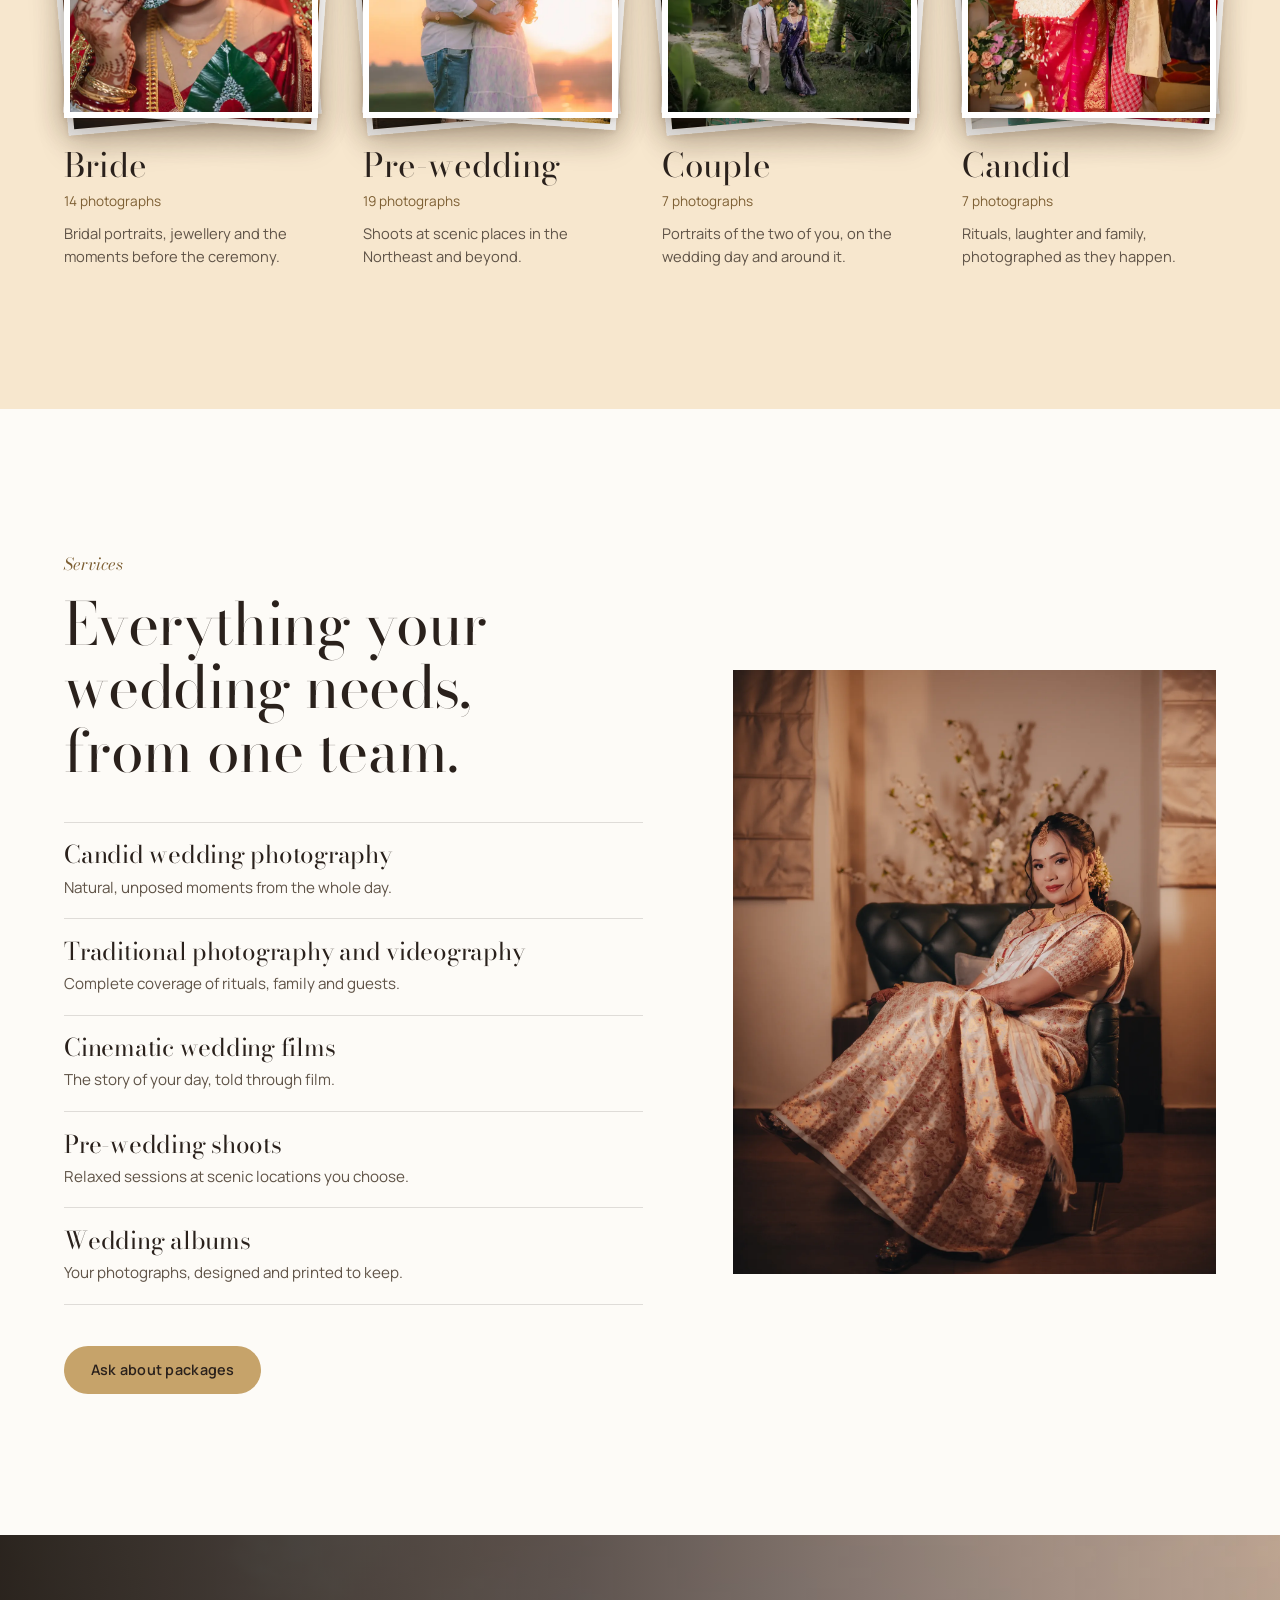
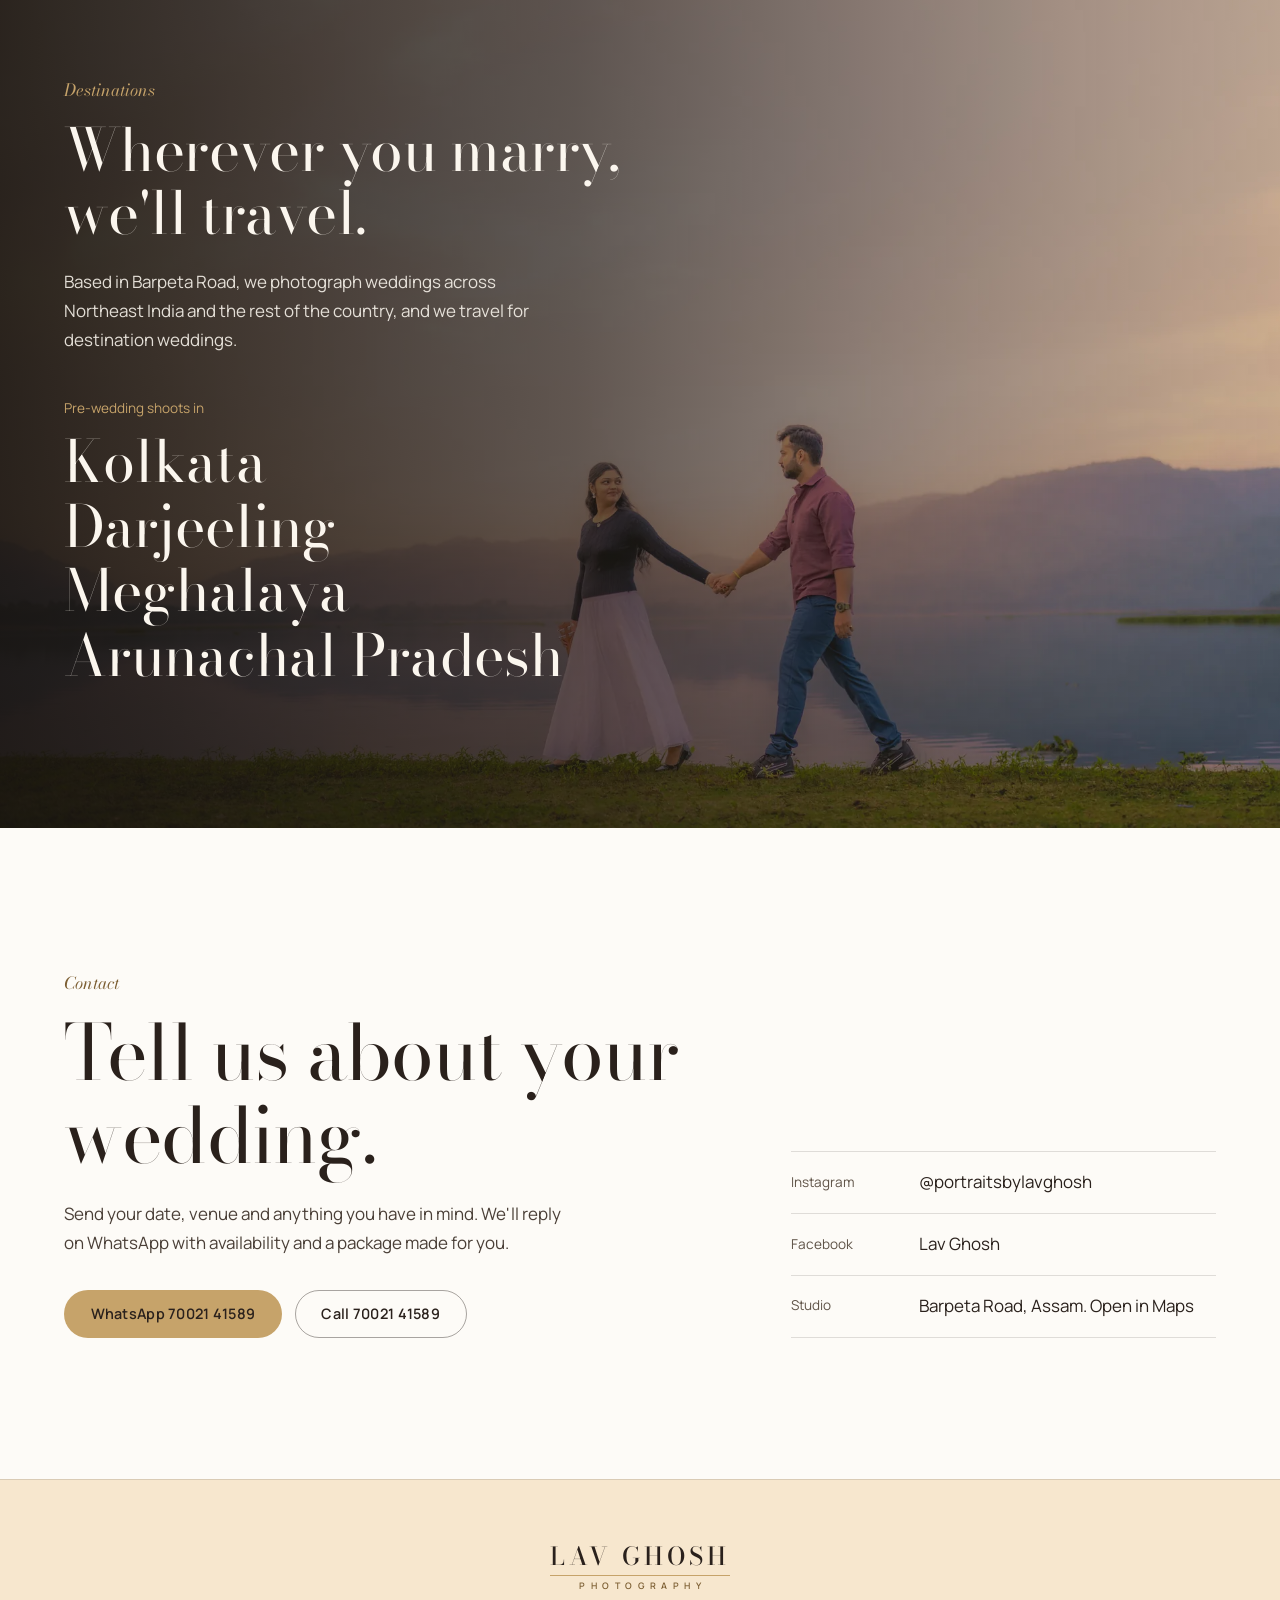
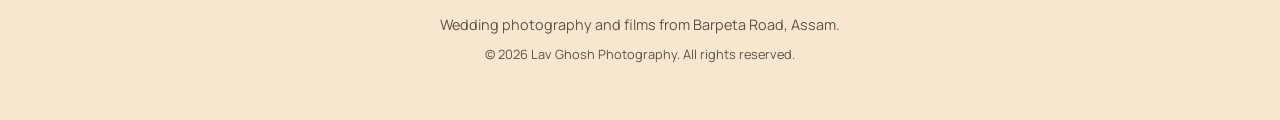
==== commit 131b6084: "Add files via upload" ====
--- a/index.html
+++ b/index.html
@@ -21,7 +21,7 @@
   <link rel="preconnect" href="https://fonts.googleapis.com">
   <link rel="preconnect" href="https://fonts.gstatic.com" crossorigin>
   <link href="https://fonts.googleapis.com/css2?family=Bodoni+Moda:ital,opsz,wght@0,6..96,400;0,6..96,500;1,6..96,400&family=Manrope:wght@400;500;600&display=swap" rel="stylesheet">
-  <link rel="stylesheet" href="style.css?v=7">
+  <link rel="stylesheet" href="style.css?v=8">
   <link rel="preload" as="image" href="assets/photos/bride-03.webp">
 </head>
 <body>
@@ -329,6 +329,6 @@
   <button class="lightbox__nav lightbox__next" id="lbNext" aria-label="Next photo">›</button>
 </dialog>
 
-<script src="script.js?v=7"></script>
+<script src="script.js?v=8"></script>
 </body>
 </html>
--- a/style.css
+++ b/style.css
@@ -416,13 +416,14 @@
   to   { transform: translate3d(-50%, 0, 0); }
 }
 
-/* Pause: mouse over, keyboard focus, press-and-hold, or off screen */
+/* script.js takes over the movement (smooth slow-down / speed-up) */
+.reel--js .reel__track { animation: none; }
+
+/* Fallback for browsers without that support: simple hover pause */
 @media (hover: hover) {
-  .reel__viewport:hover .reel__track { animation-play-state: paused; }
-}
-.reel__viewport:focus-within .reel__track,
-.reel__viewport.is-held .reel__track,
-.reel.is-offscreen .reel__track { animation-play-state: paused; }
+  .reel:not(.reel--js) .reel__viewport:hover .reel__track { animation-play-state: paused; }
+}
+.reel:not(.reel--js) .reel__viewport:has(.reel__frame:focus-visible) .reel__track { animation-play-state: paused; }
 
 .reel__frame {
   flex: 0 0 auto;
@@ -438,12 +439,21 @@
 }
 .reel__frame:nth-child(odd)  { transform: translateY(-6px) rotate(-.6deg); }
 .reel__frame:nth-child(even) { transform: translateY(6px) rotate(.6deg); }
-.reel__frame:hover,
 .reel__frame:focus-visible {
   transform: translateY(-10px) rotate(0deg);
   box-shadow: 0 18px 36px rgba(74, 52, 30, .24);
 }
+@media (hover: hover) {
+  .reel__frame:hover {
+    transform: translateY(-10px) rotate(0deg);
+    box-shadow: 0 18px 36px rgba(74, 52, 30, .24);
+  }
+}
+.reel__frame:focus:not(:focus-visible) { outline: none; }
 .reel__frame img {
+  -webkit-touch-callout: none;
+  -webkit-user-select: none;
+  user-select: none;
   display: block;
   height: 100%;
   width: auto;
@@ -745,6 +755,8 @@
 }
 .lightbox[open] { display: flex; align-items: center; justify-content: center; }
 .lightbox__figure {
+  position: relative;
+  z-index: 1;
   margin: 0;
   display: flex;
   flex-direction: column;
@@ -775,6 +787,8 @@
   line-height: 1;
   width: 56px;
   height: 56px;
+  z-index: 2; /* always above the photo, even while it loads */
+  touch-action: manipulation;
 }
 .lightbox__close { top: .8rem; right: .8rem; font-size: 2.4rem; }
 .lightbox__nav { top: 50%; transform: translateY(-50%); font-size: 3.2rem; }
@@ -852,7 +866,9 @@
   .quickbar a:nth-child(2) { color: var(--text); background: var(--gold); }
   body { padding-bottom: 52px; }
 
-  .lightbox__figure img { max-width: 100vw; max-height: calc(100svh - 8rem); }
+  .lightbox__figure img { max-width: 100vw; max-height: calc(100svh - 11rem); }
+  .lightbox[open] { padding: 4.5rem 0 4rem; } /* keep the photo clear of the buttons */
+  .lightbox__close { background: rgba(253, 251, 247, .9); border-radius: 50%; }
   .lightbox__nav { top: auto; bottom: .6rem; transform: none; }
 }
 
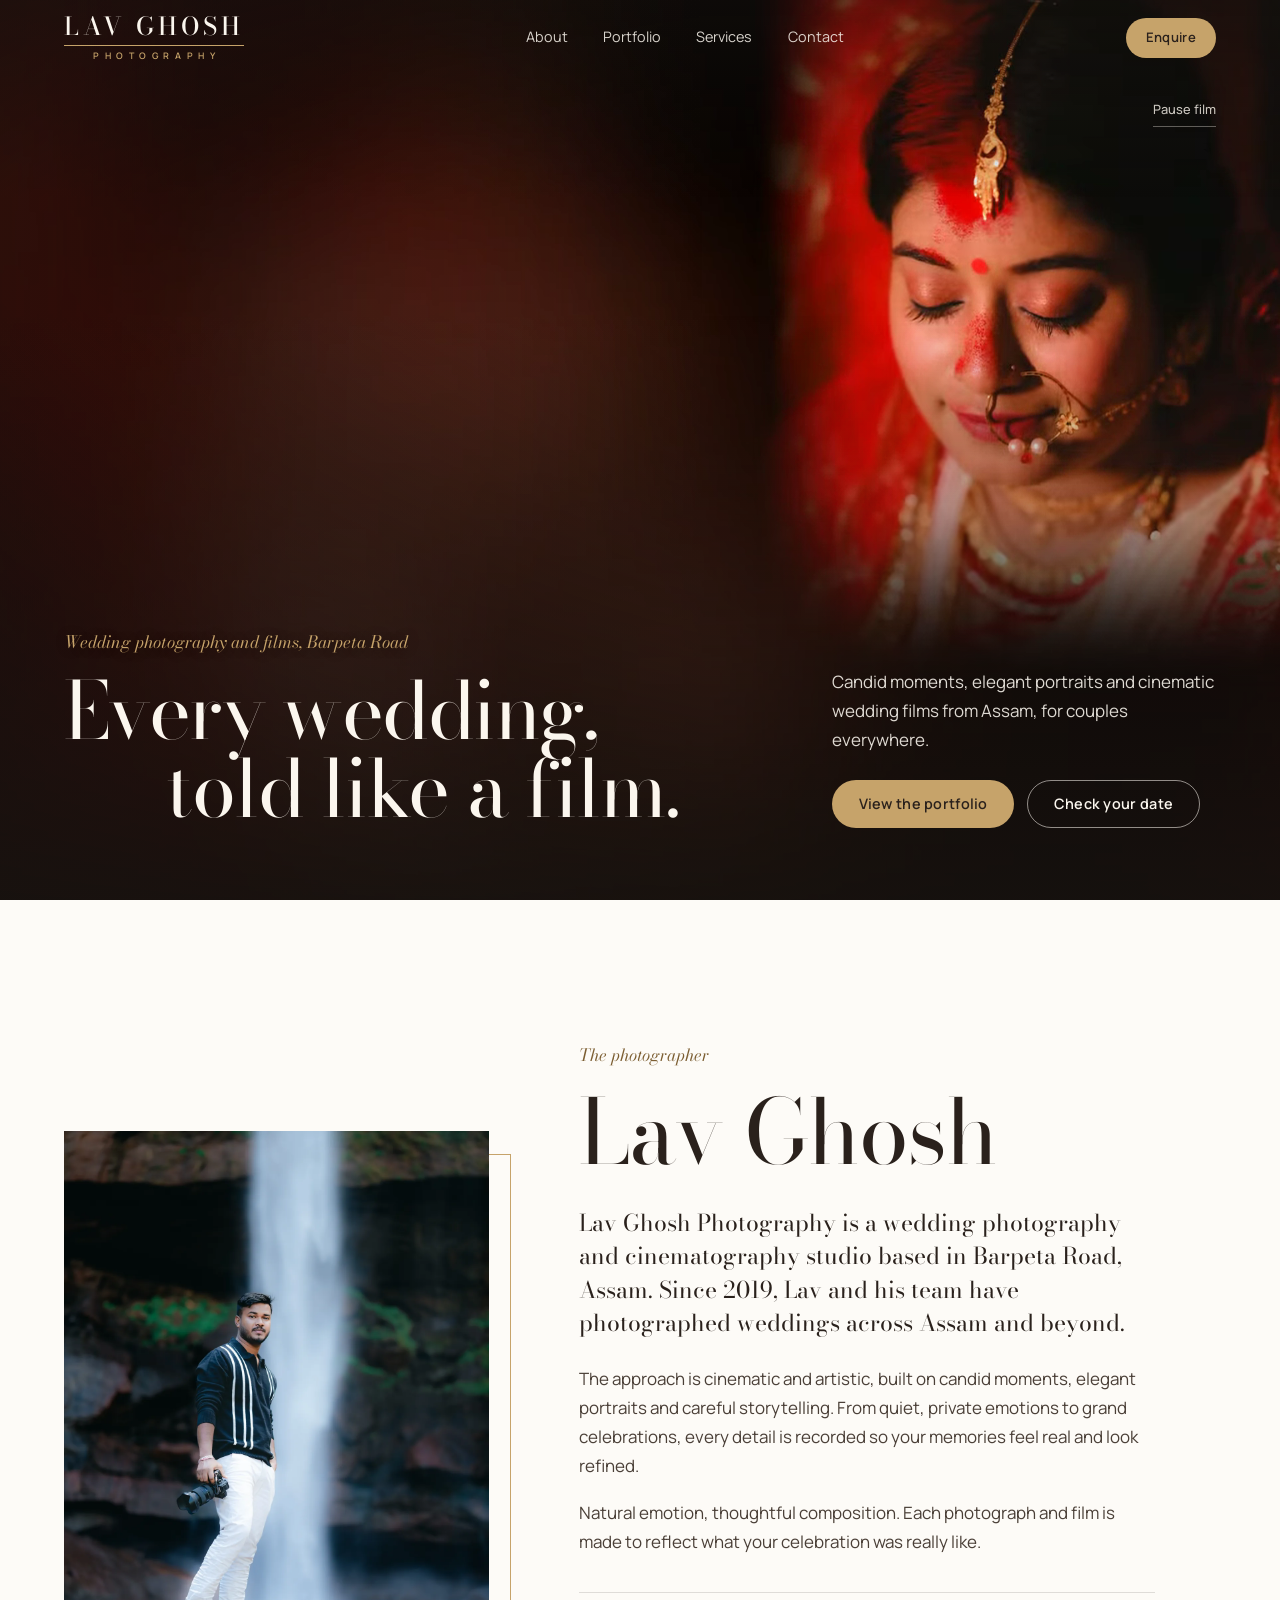
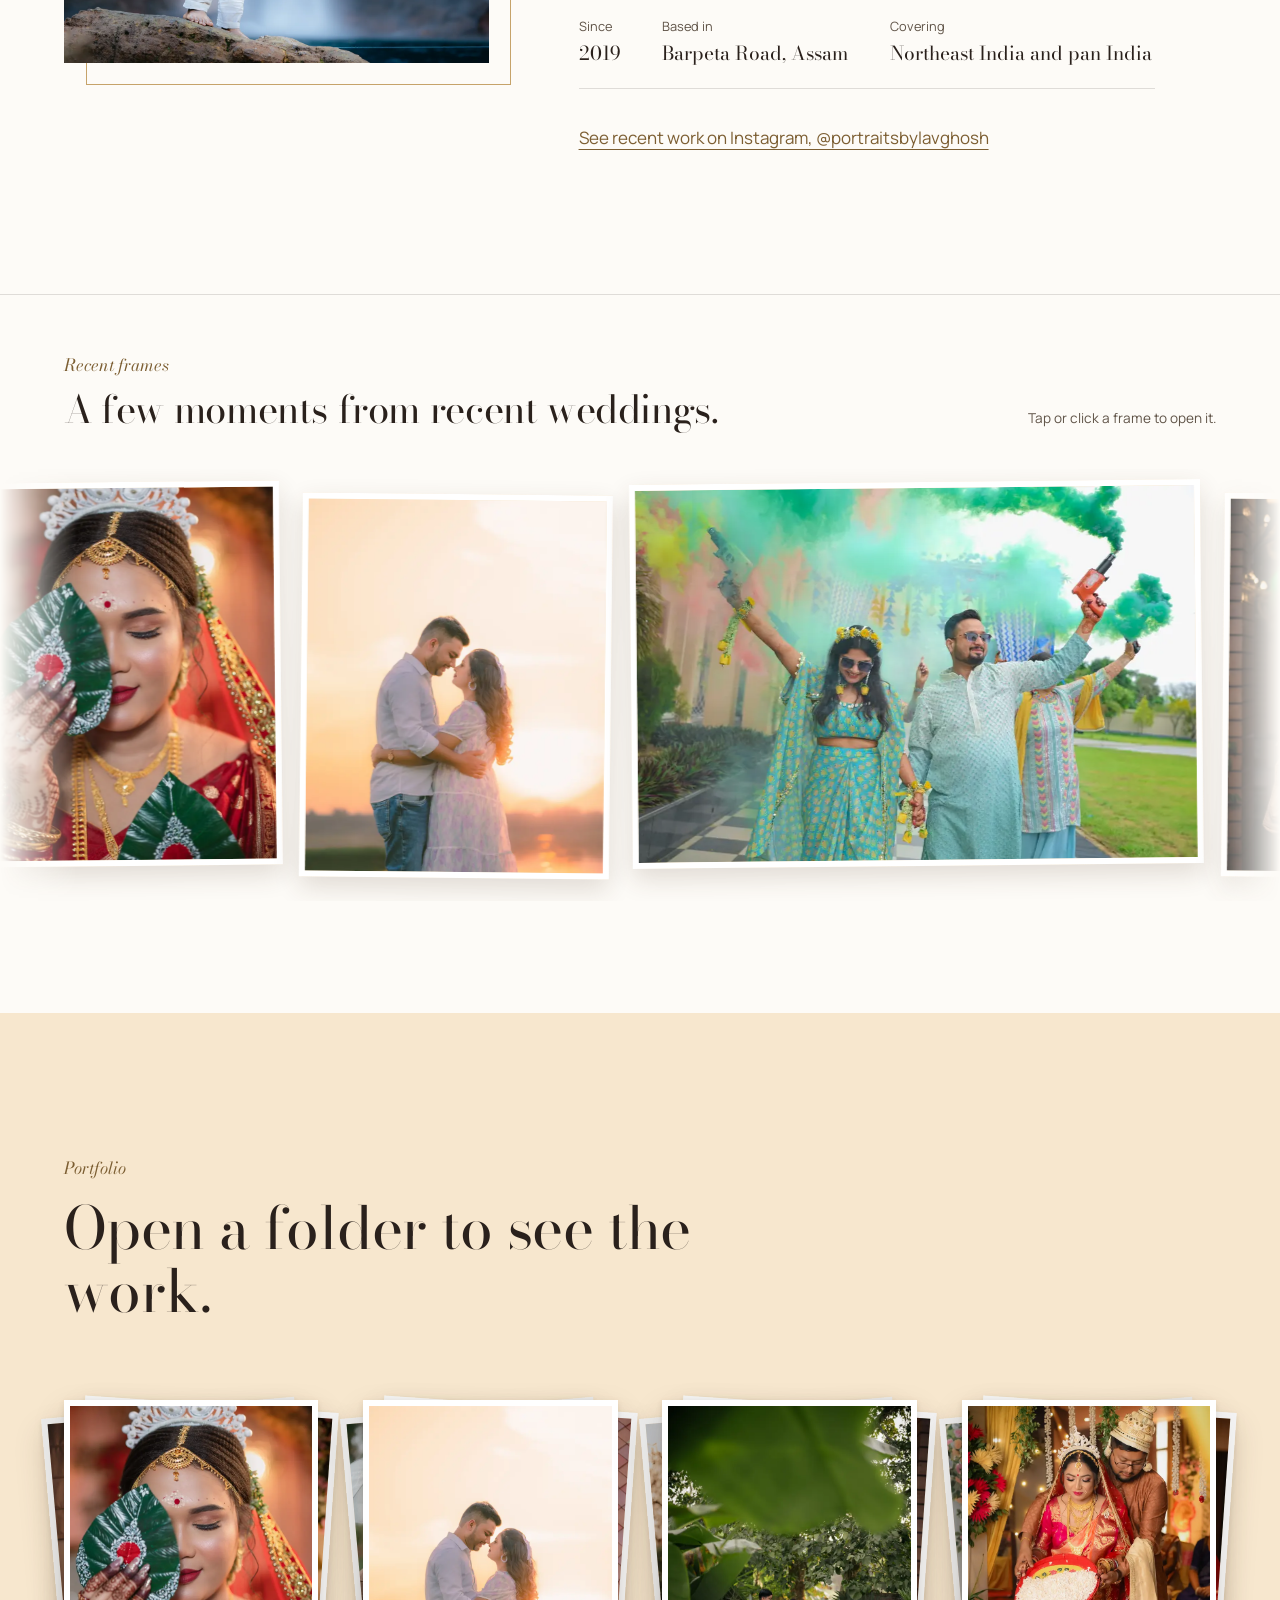
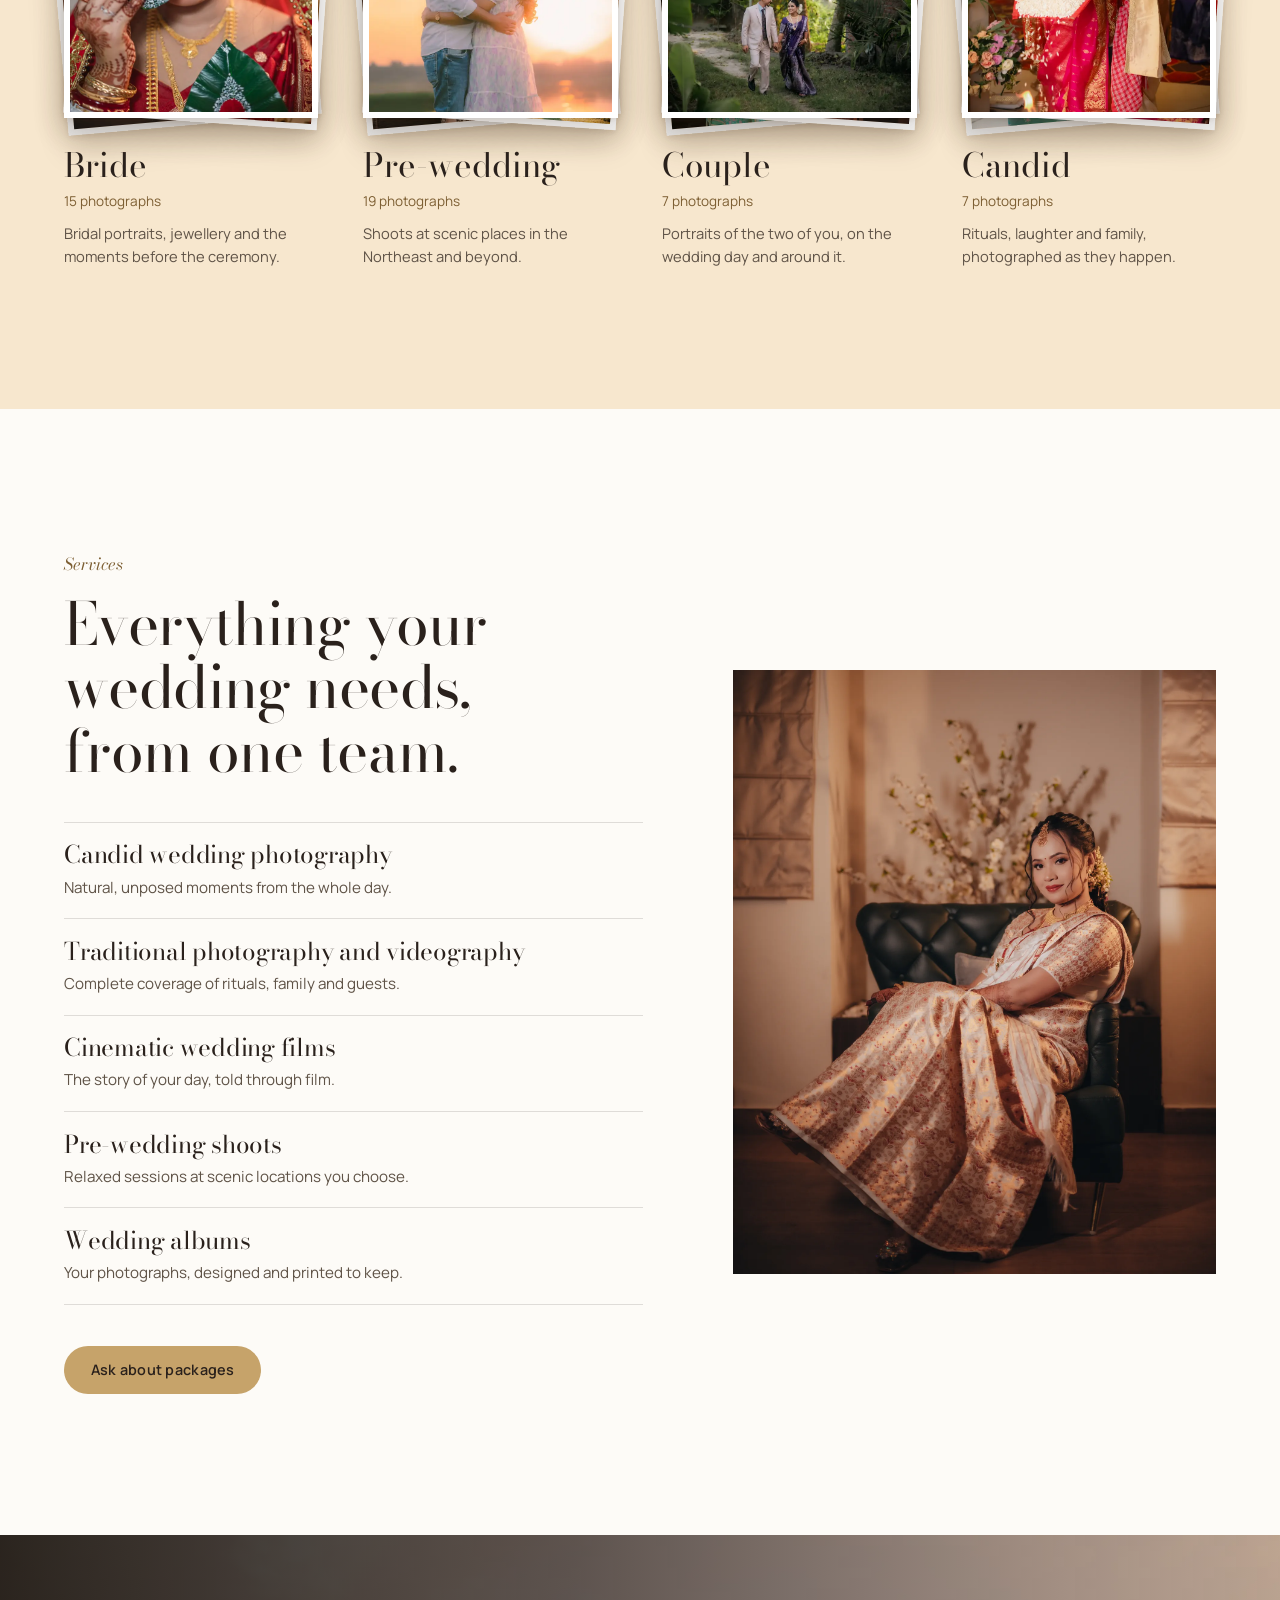
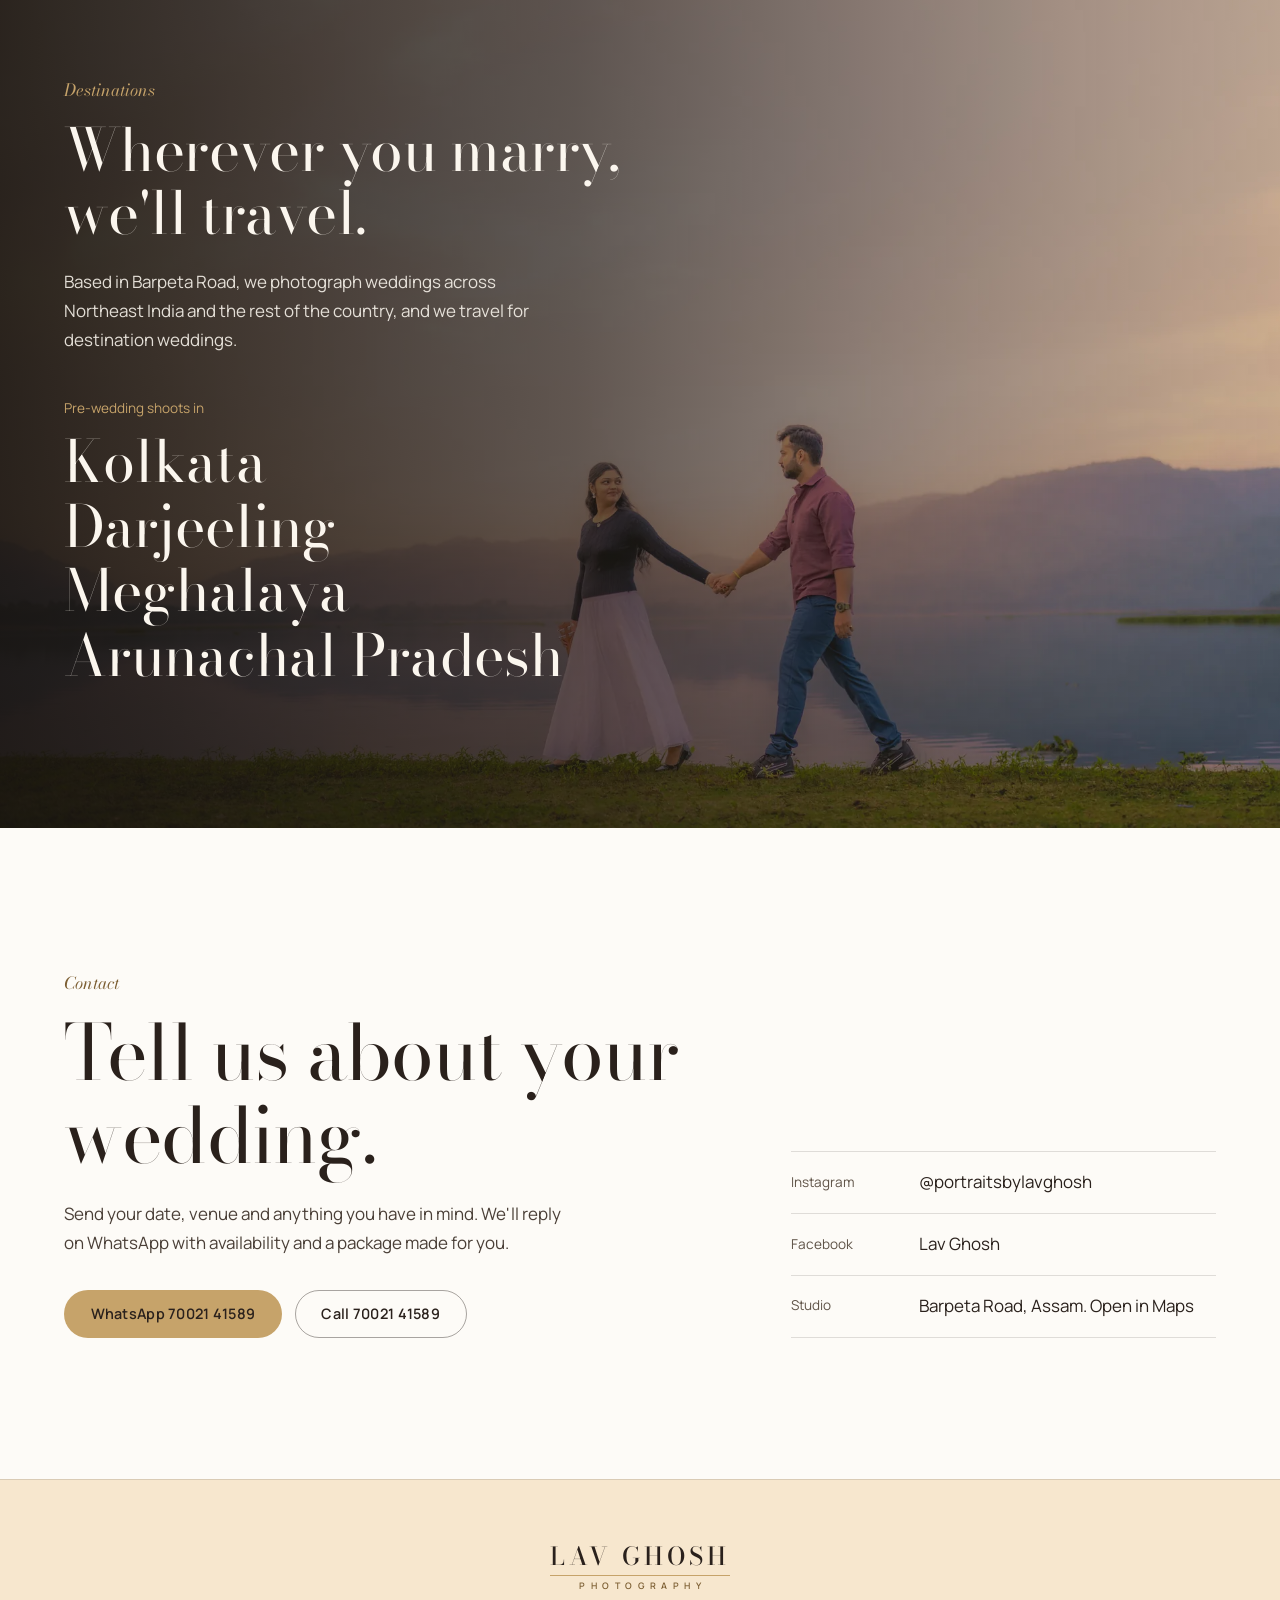
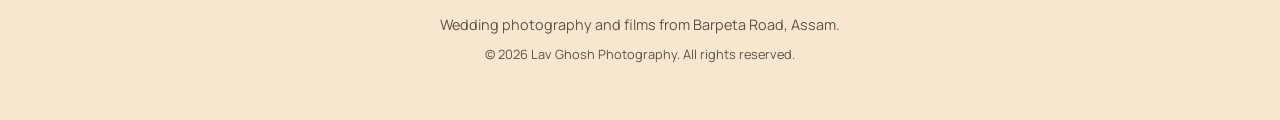
==== commit 43bb66a1: "Add files via upload" ====
--- a/index.html
+++ b/index.html
@@ -22,7 +22,7 @@
   <link rel="preconnect" href="https://fonts.gstatic.com" crossorigin>
   <link href="https://fonts.googleapis.com/css2?family=Bodoni+Moda:ital,opsz,wght@0,6..96,400;0,6..96,500;1,6..96,400&family=Manrope:wght@400;500;600&display=swap" rel="stylesheet">
   <link rel="stylesheet" href="style.css?v=8">
-  <link rel="preload" as="image" href="assets/photos/bride-03.webp">
+  <link rel="preload" as="image" href="assets/photos/hero-poster-wide.webp">
 </head>
 <body>
 
@@ -71,15 +71,15 @@
   <section class="hero" id="top" aria-label="Introduction">
     <video class="hero__video" id="heroVideo" autoplay muted loop playsinline webkit-playsinline
            preload="auto" disablepictureinpicture disableremoteplayback
-           poster="assets/photos/bride-03.webp"
-           data-poster-tall="assets/photos/bride-02.webp"
+           poster="assets/photos/hero-poster-wide.webp"
+           data-poster-tall="assets/photos/hero-poster-tall.webp"
            aria-hidden="true">
       <!-- Laptops, desktops and landscape tablets: wide film -->
-      <source src="assets/video/hero-film-wide.mp4" type="video/mp4" media="(min-aspect-ratio: 4/5)">
-      <source src="assets/video/hero-film-wide.webm" type="video/webm" media="(min-aspect-ratio: 4/5)">
+      <source src="assets/video/hero-film-wide-v2.mp4" type="video/mp4" media="(min-aspect-ratio: 4/5)">
+      <source src="assets/video/hero-film-wide-v2.webm" type="video/webm" media="(min-aspect-ratio: 4/5)">
       <!-- Phones and portrait tablets: vertical film -->
-      <source src="assets/video/hero-film-tall.mp4" type="video/mp4">
-      <source src="assets/video/hero-film-tall.webm" type="video/webm">
+      <source src="assets/video/hero-film-tall-v2.mp4" type="video/mp4">
+      <source src="assets/video/hero-film-tall-v2.webm" type="video/webm">
     </video>
     <div class="hero__shade" aria-hidden="true"></div>
 
@@ -329,6 +329,6 @@
   <button class="lightbox__nav lightbox__next" id="lbNext" aria-label="Next photo">›</button>
 </dialog>
 
-<script src="script.js?v=8"></script>
+<script src="script.js?v=9"></script>
 </body>
 </html>
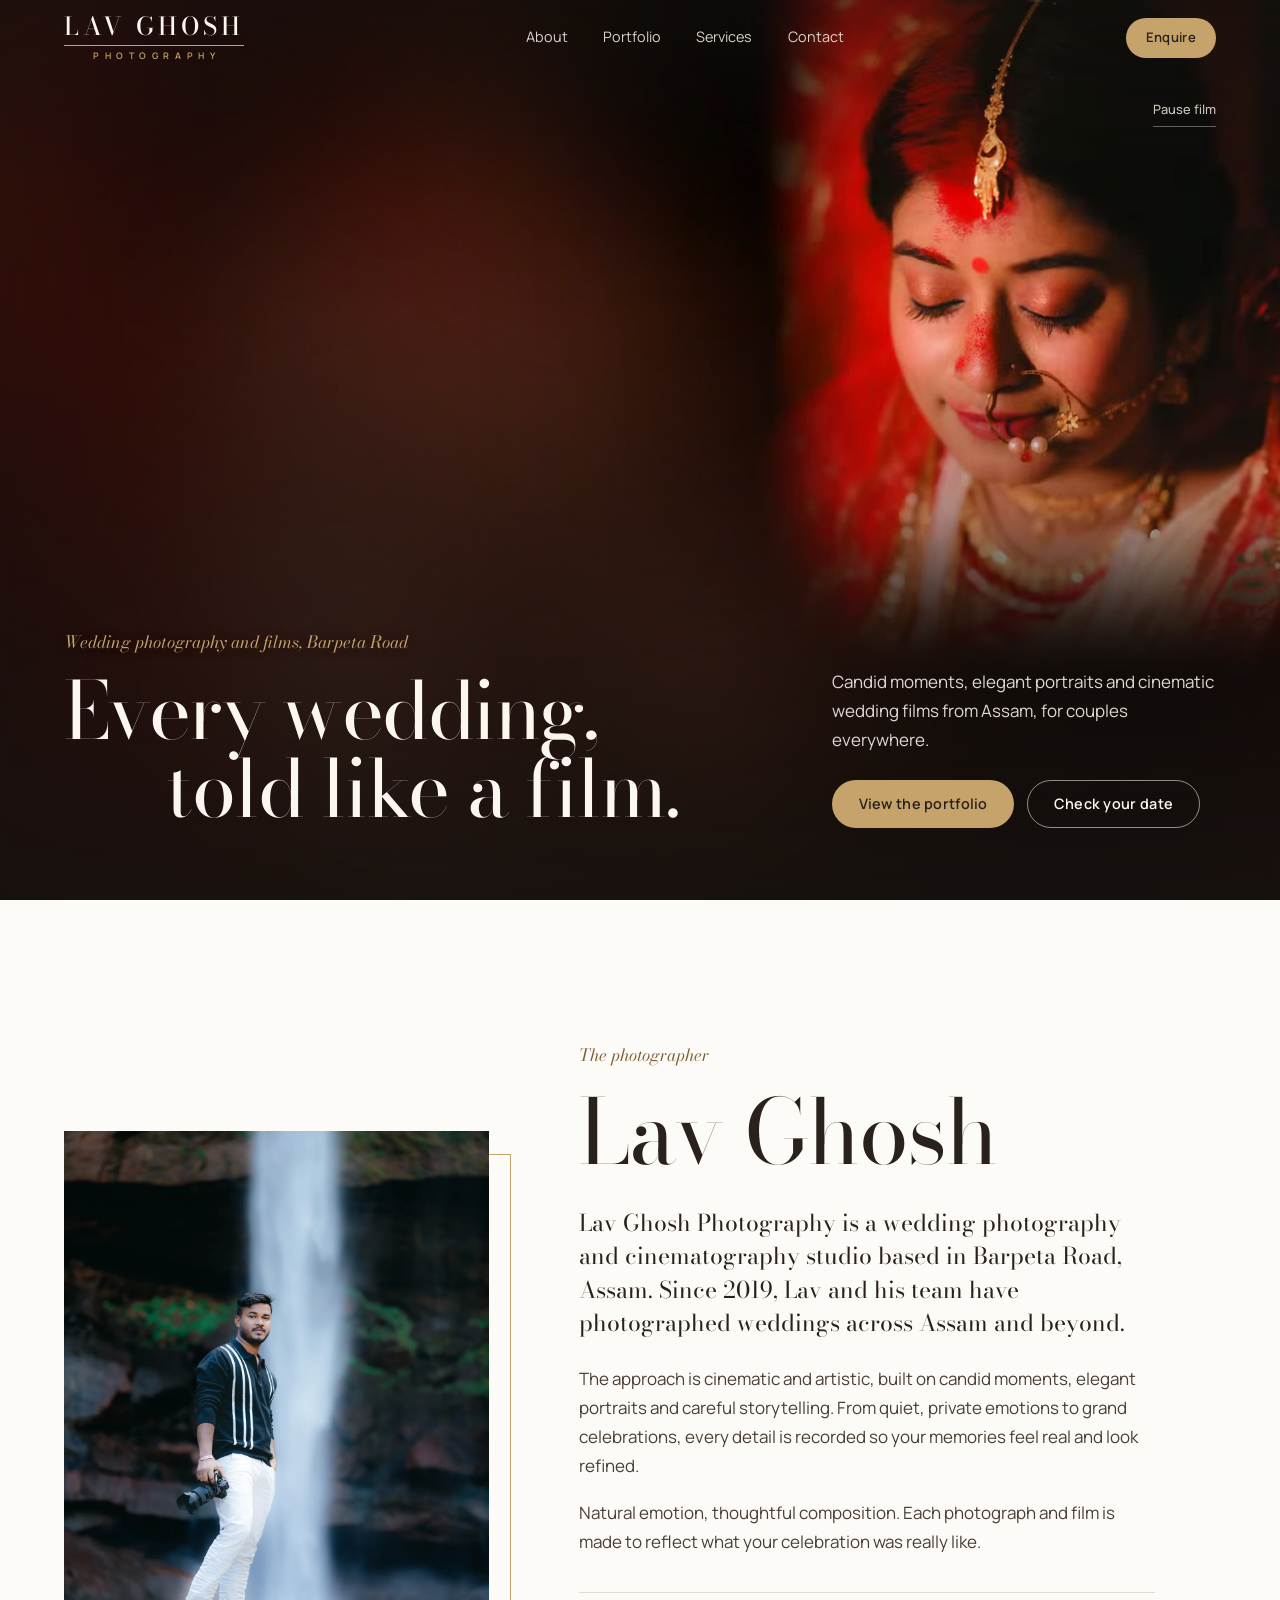
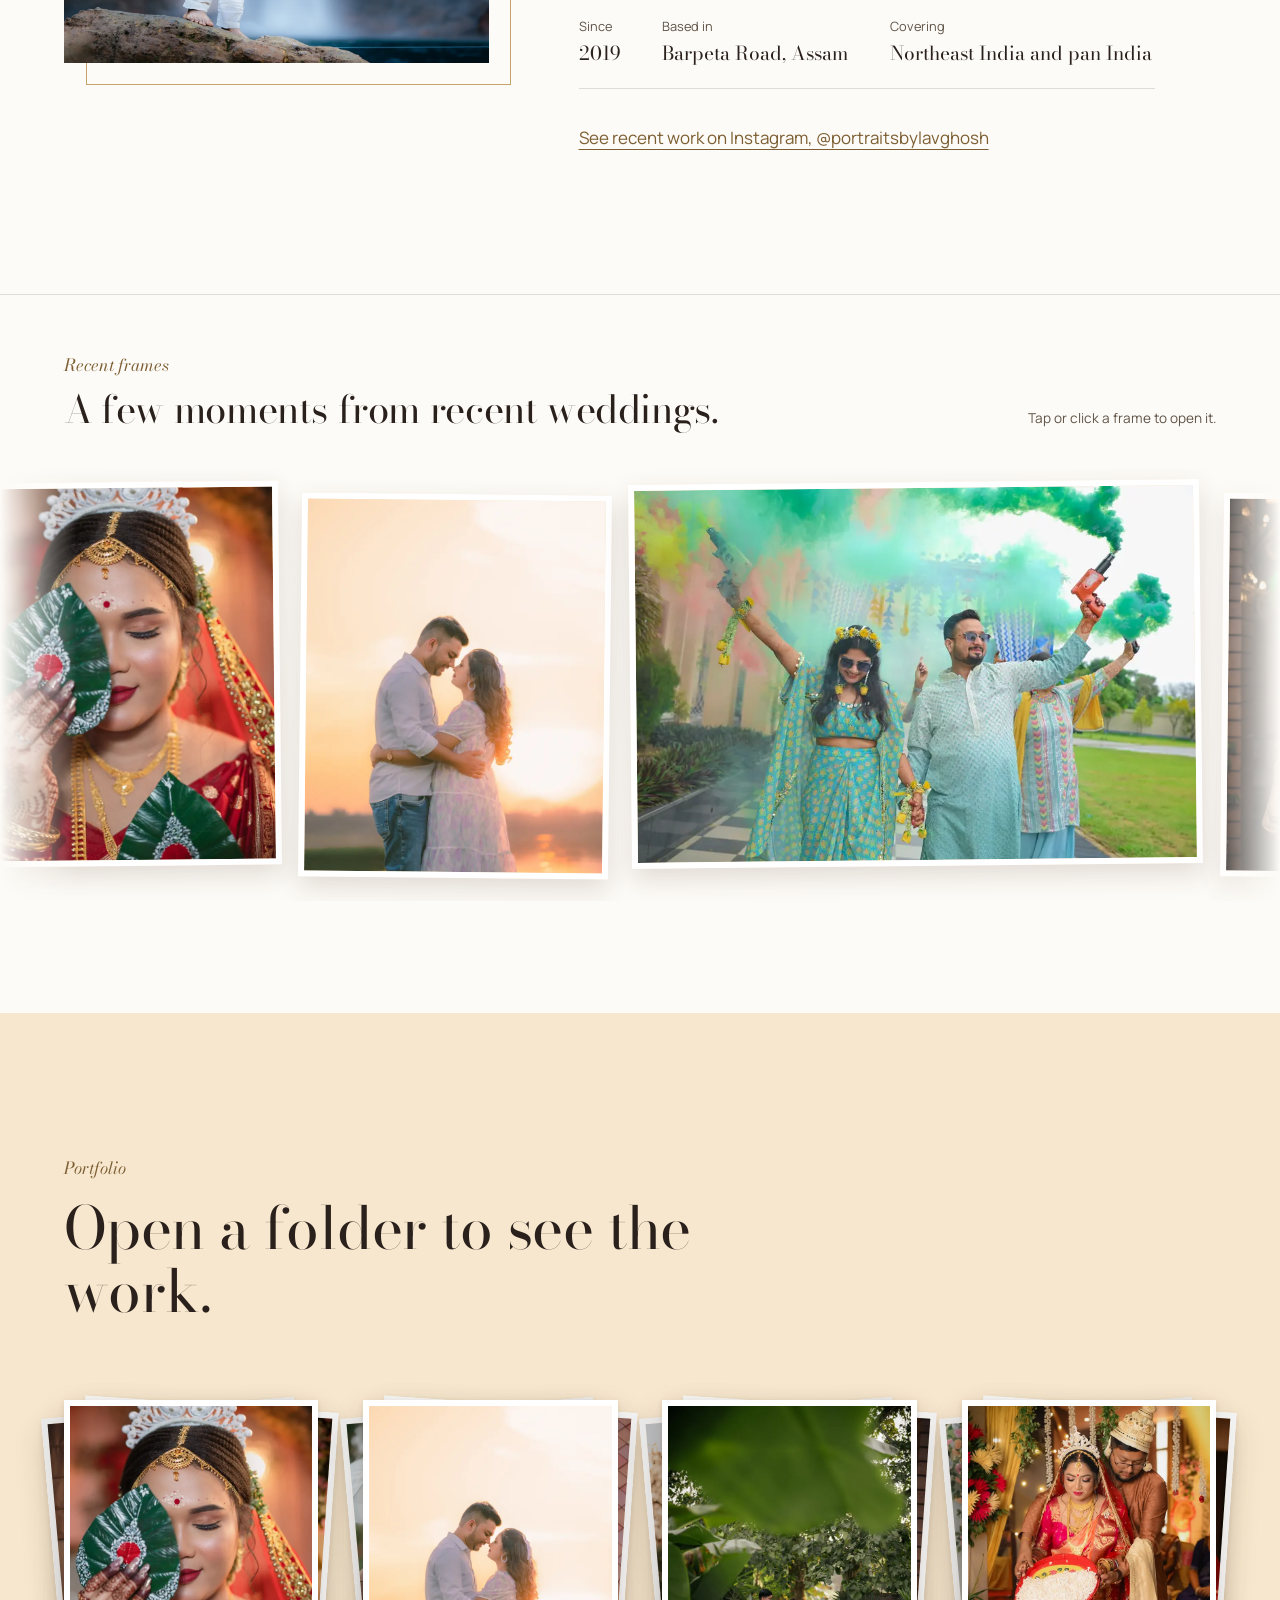
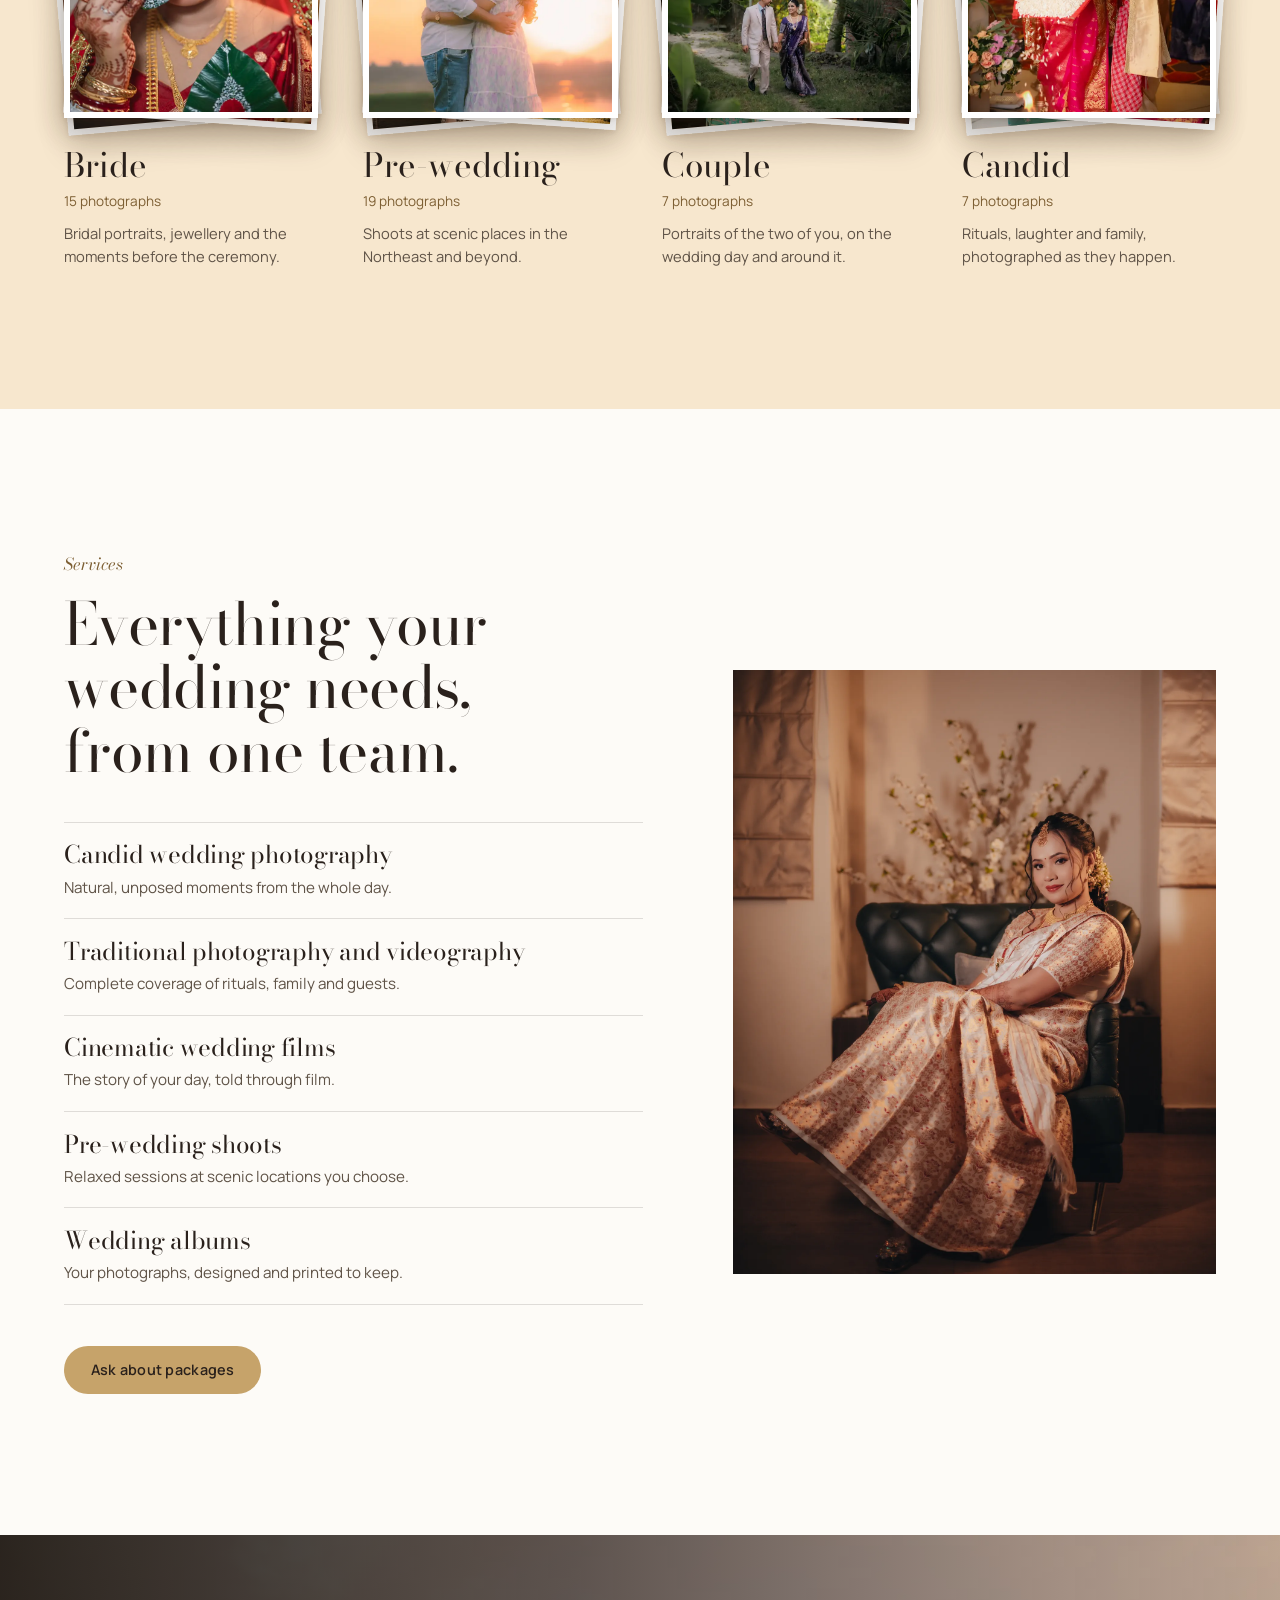
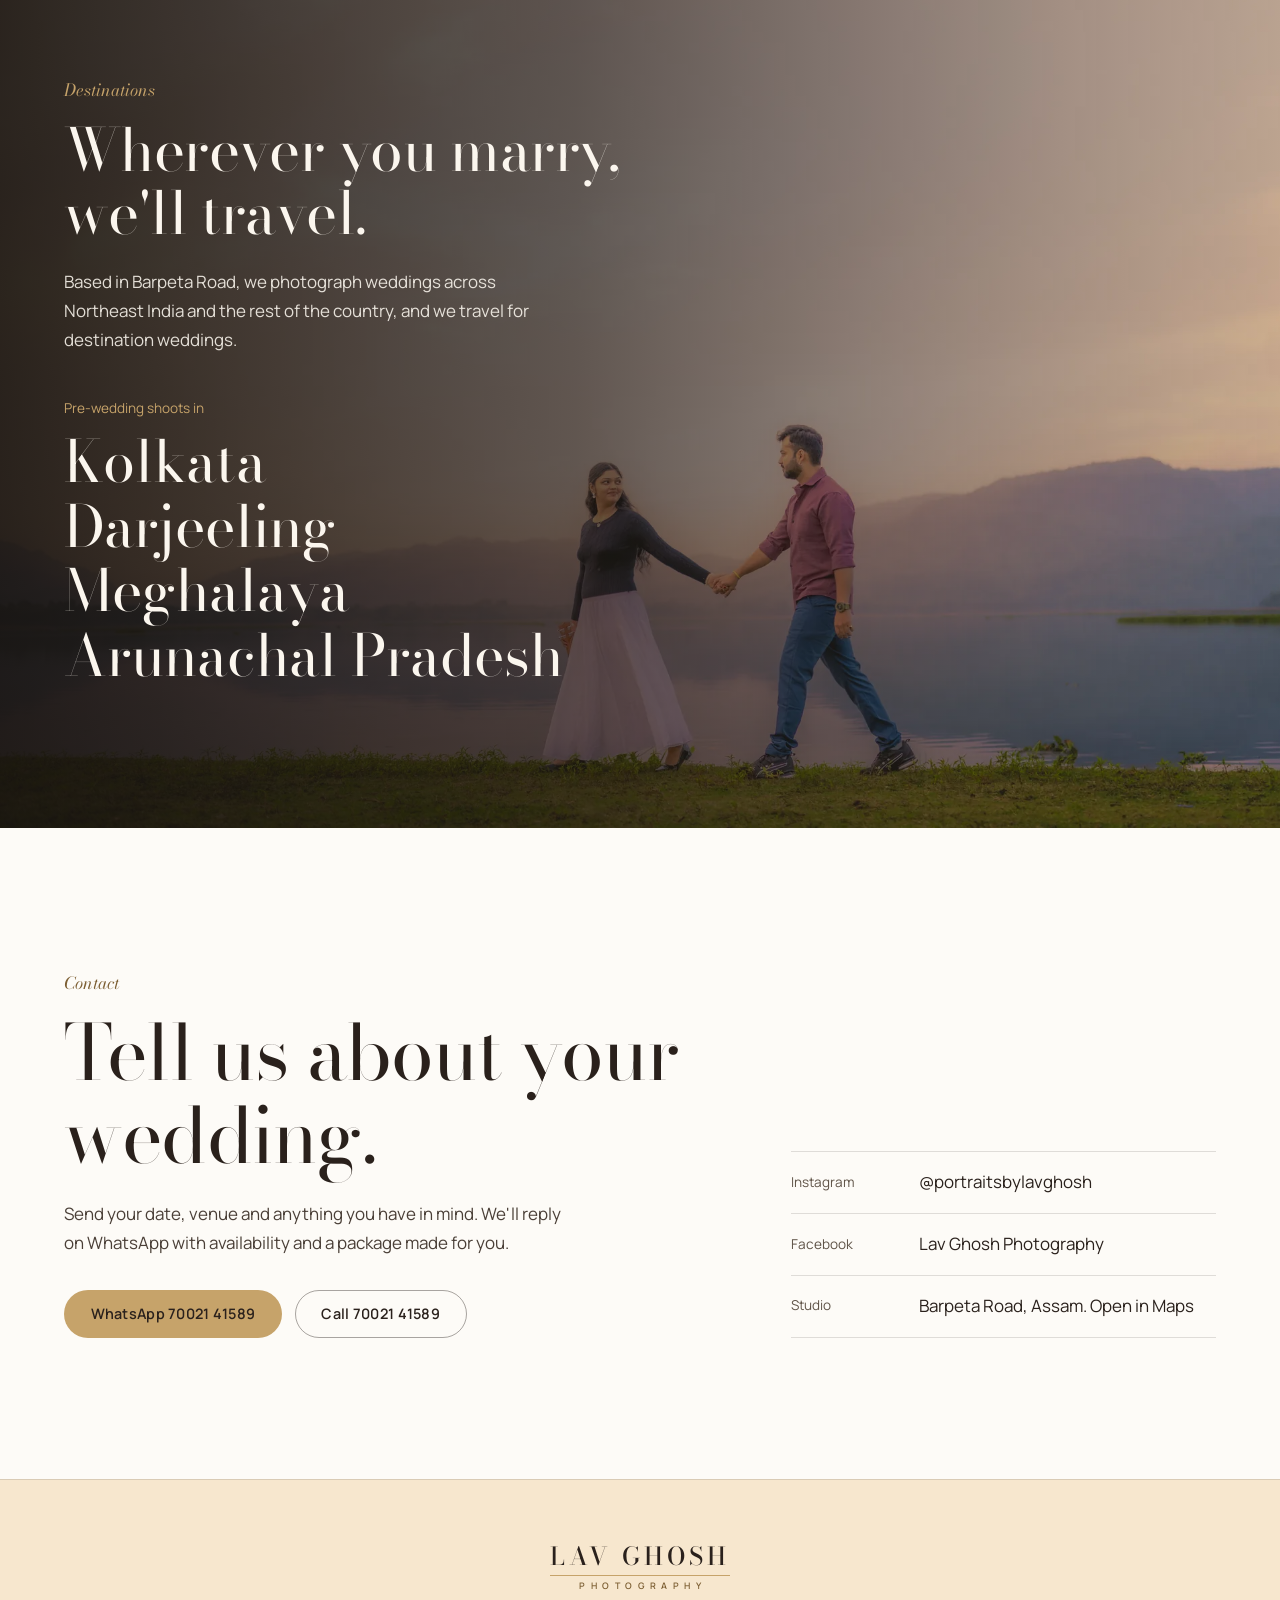
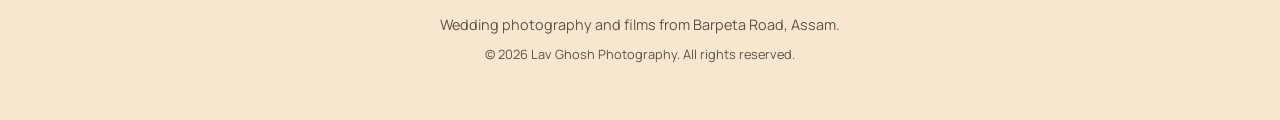
==== commit 117422bd: "Add files via upload" ====
--- a/index.html
+++ b/index.html
@@ -272,7 +272,7 @@
       </li>
       <li>
         <span>Facebook</span>
-        <a href="https://www.facebook.com/lav.ghosh.77" target="_blank" rel="noopener">Lav Ghosh</a>
+        <a href="https://www.facebook.com/share/1JBXtwMJHP/" target="_blank" rel="noopener">Lav Ghosh Photography</a>
       </li>
       <li>
         <span>Studio</span>
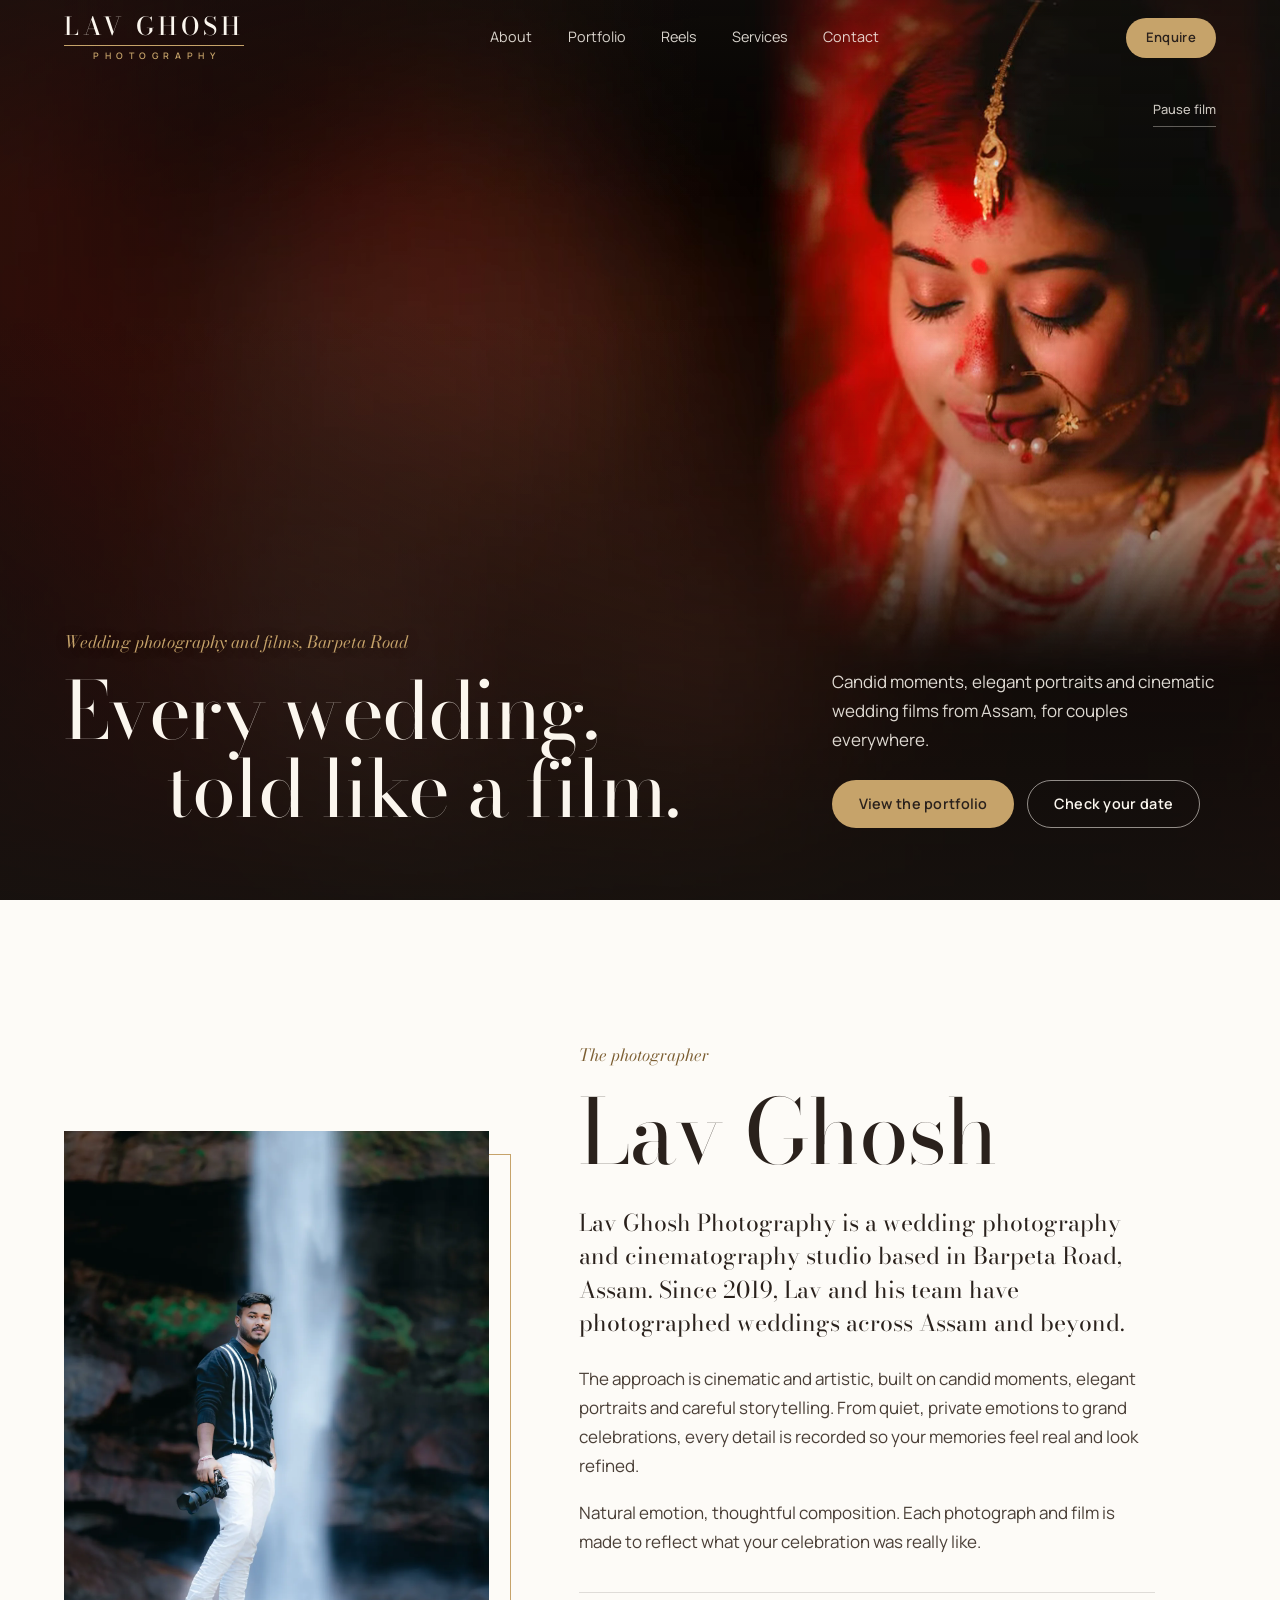
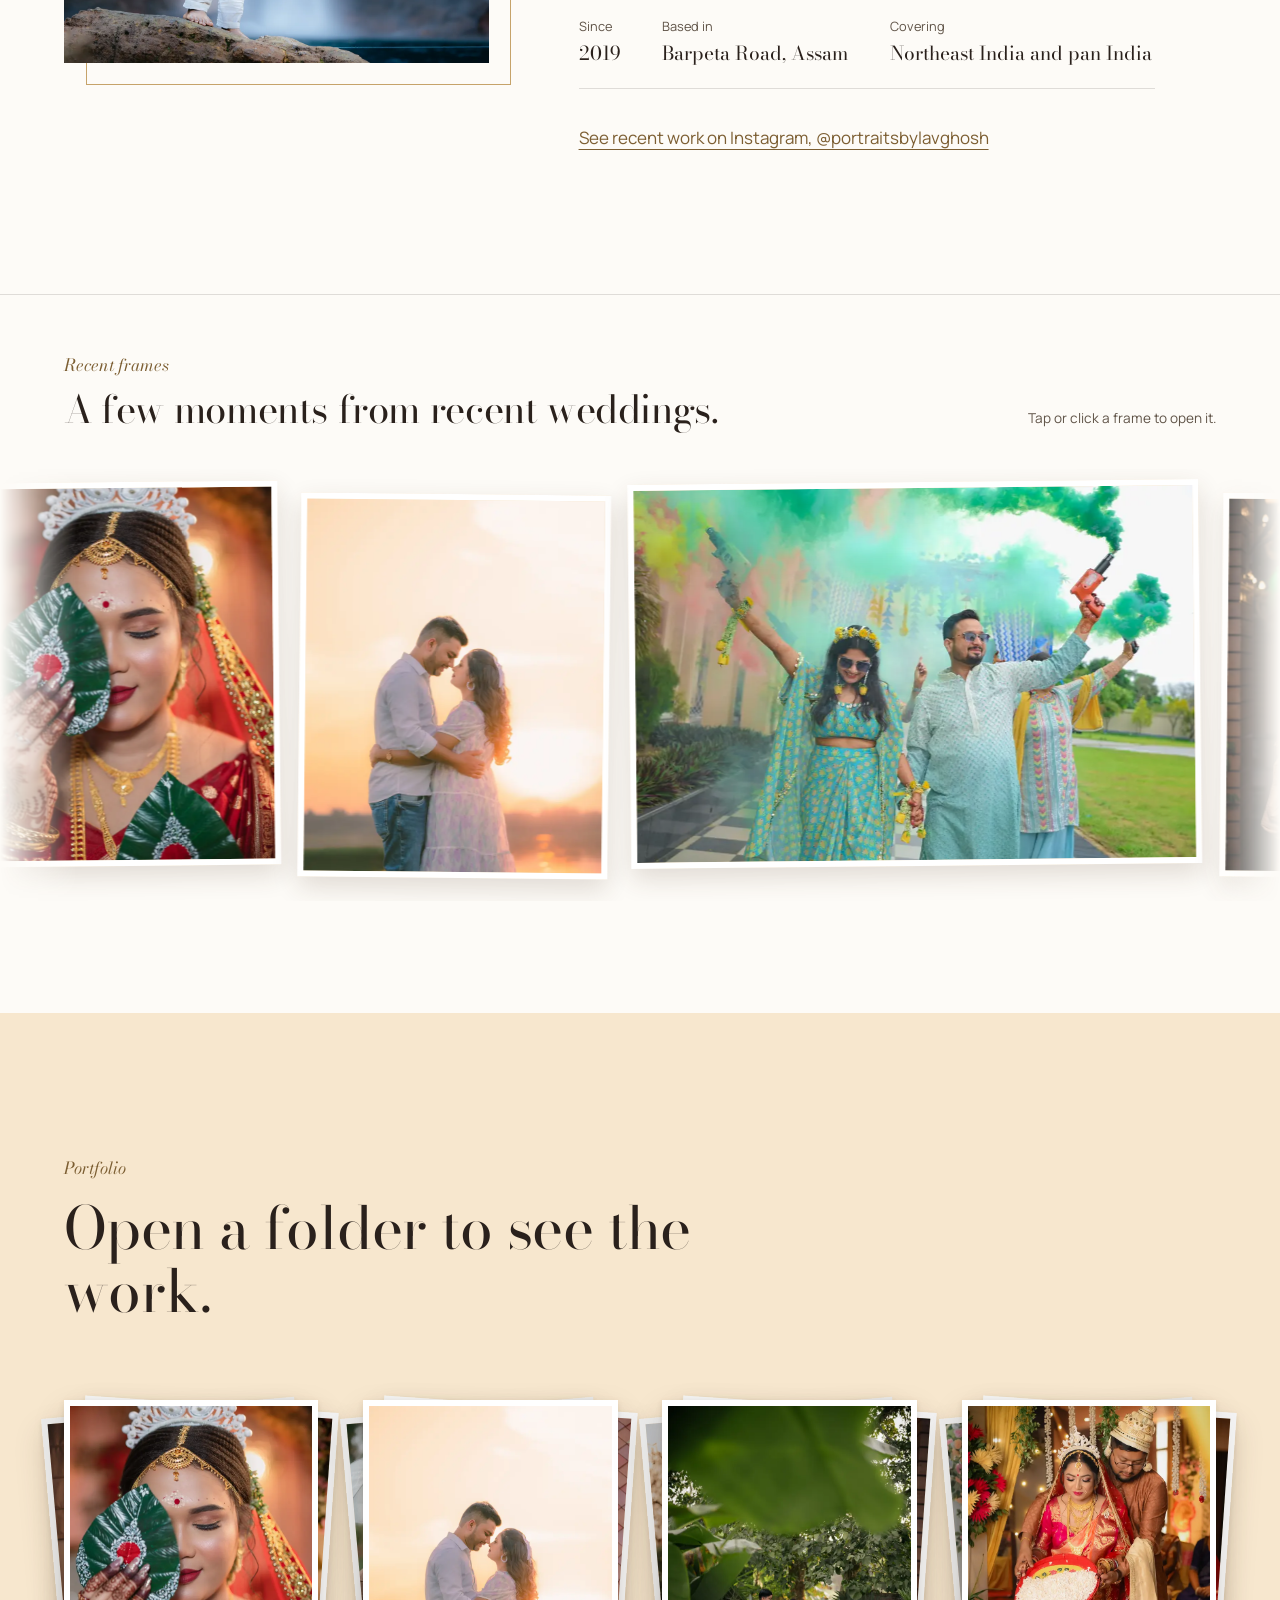
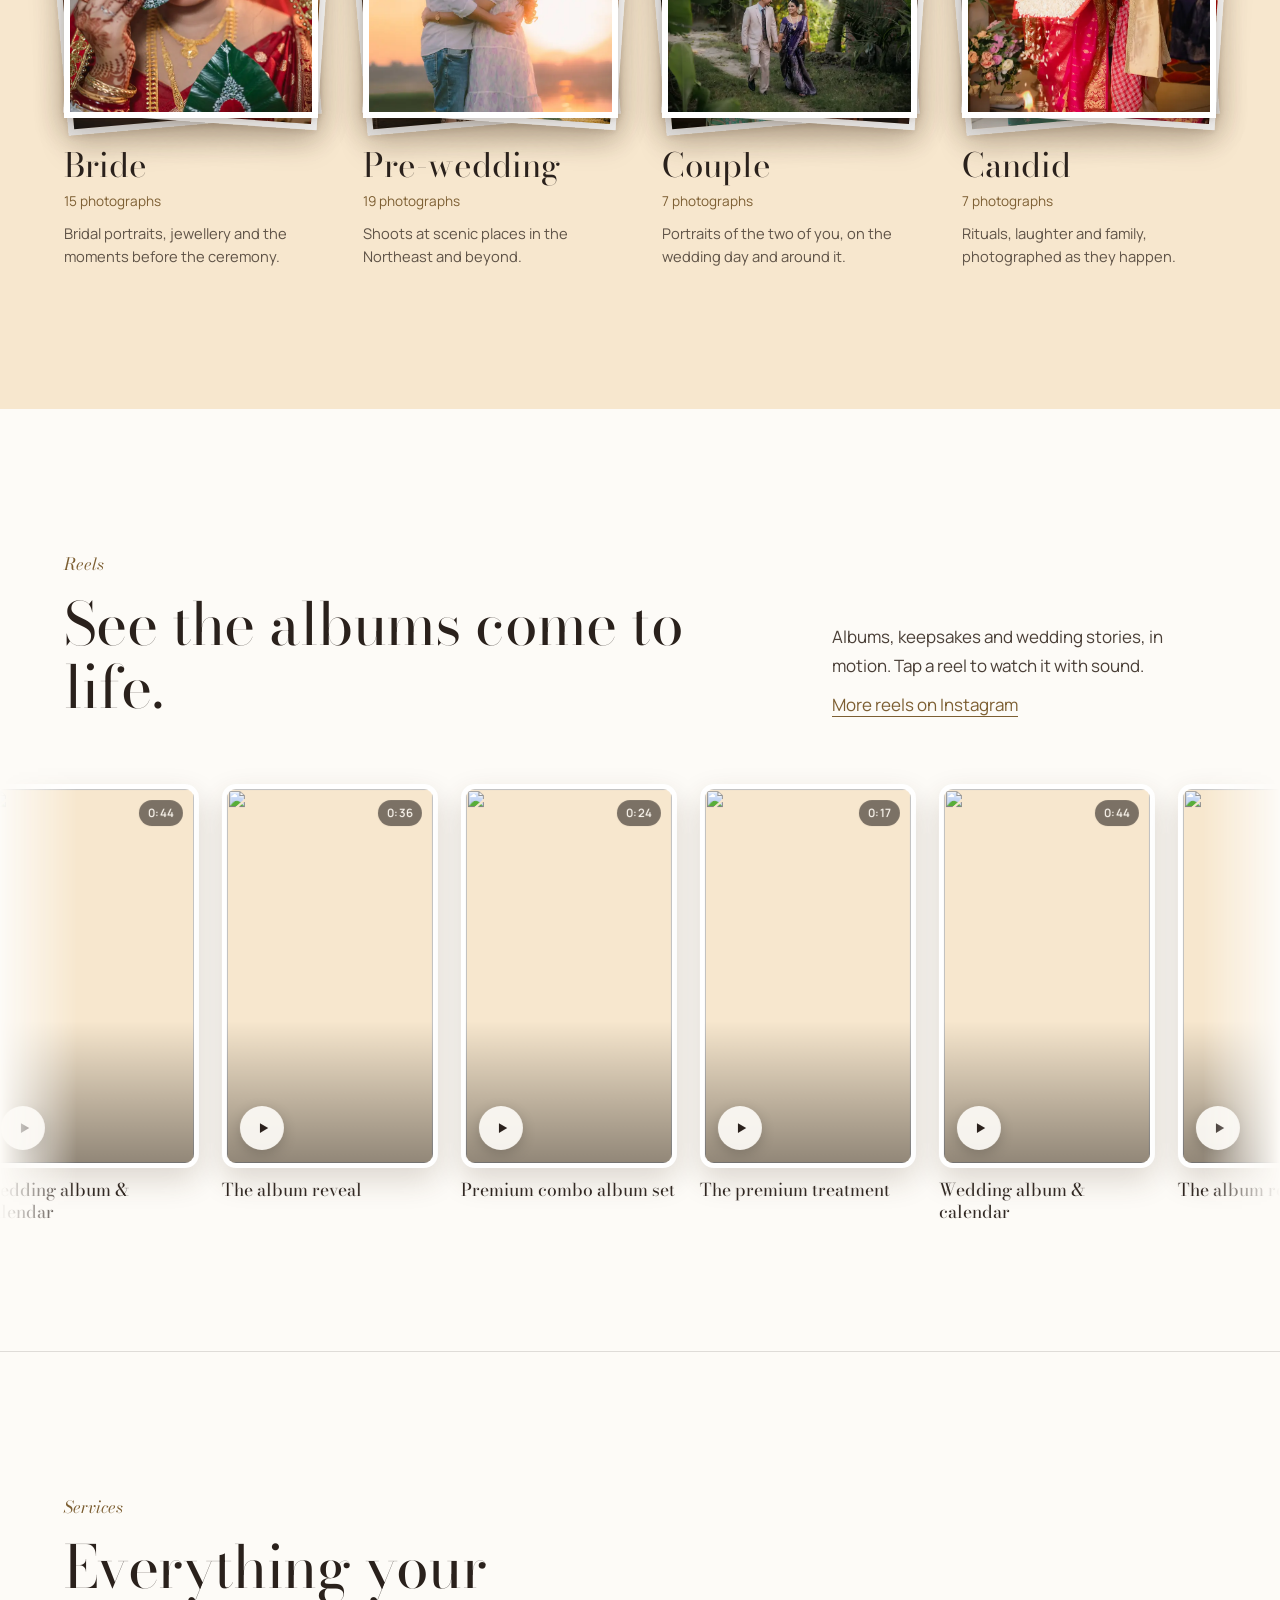
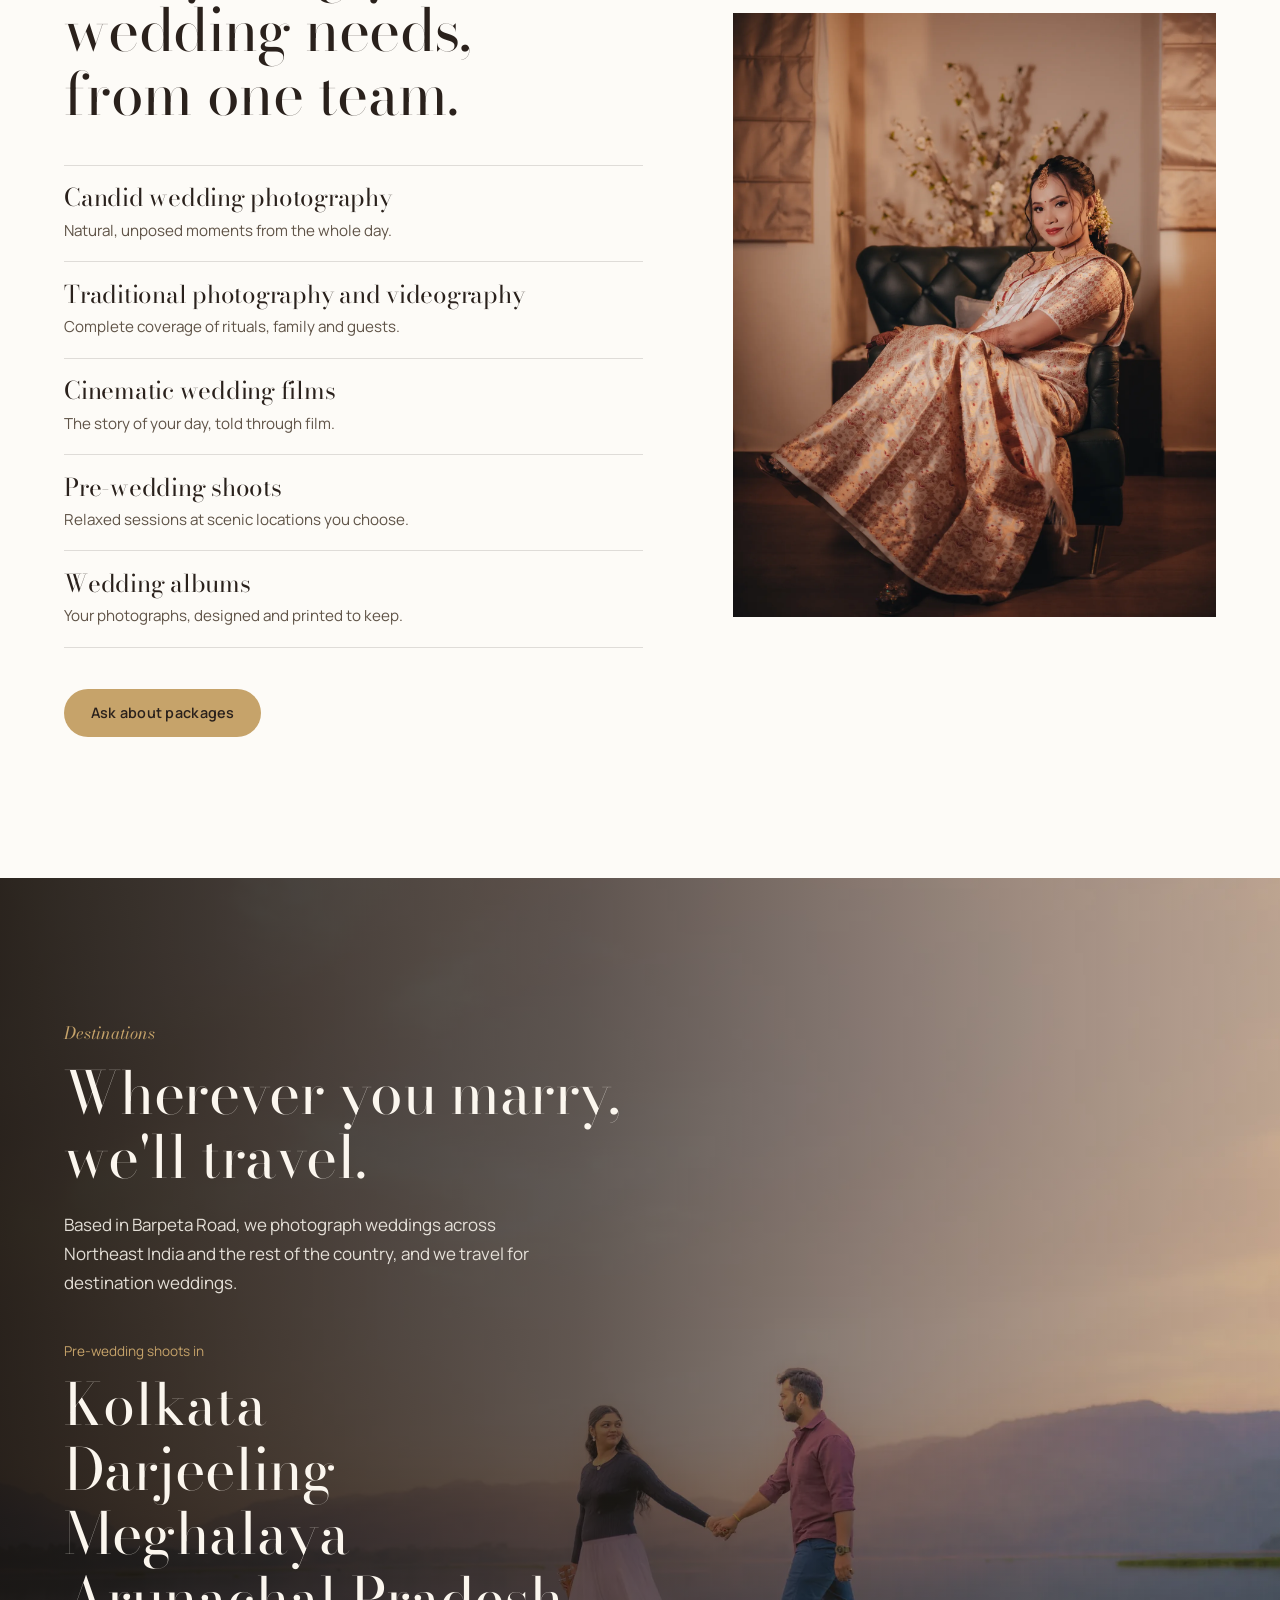
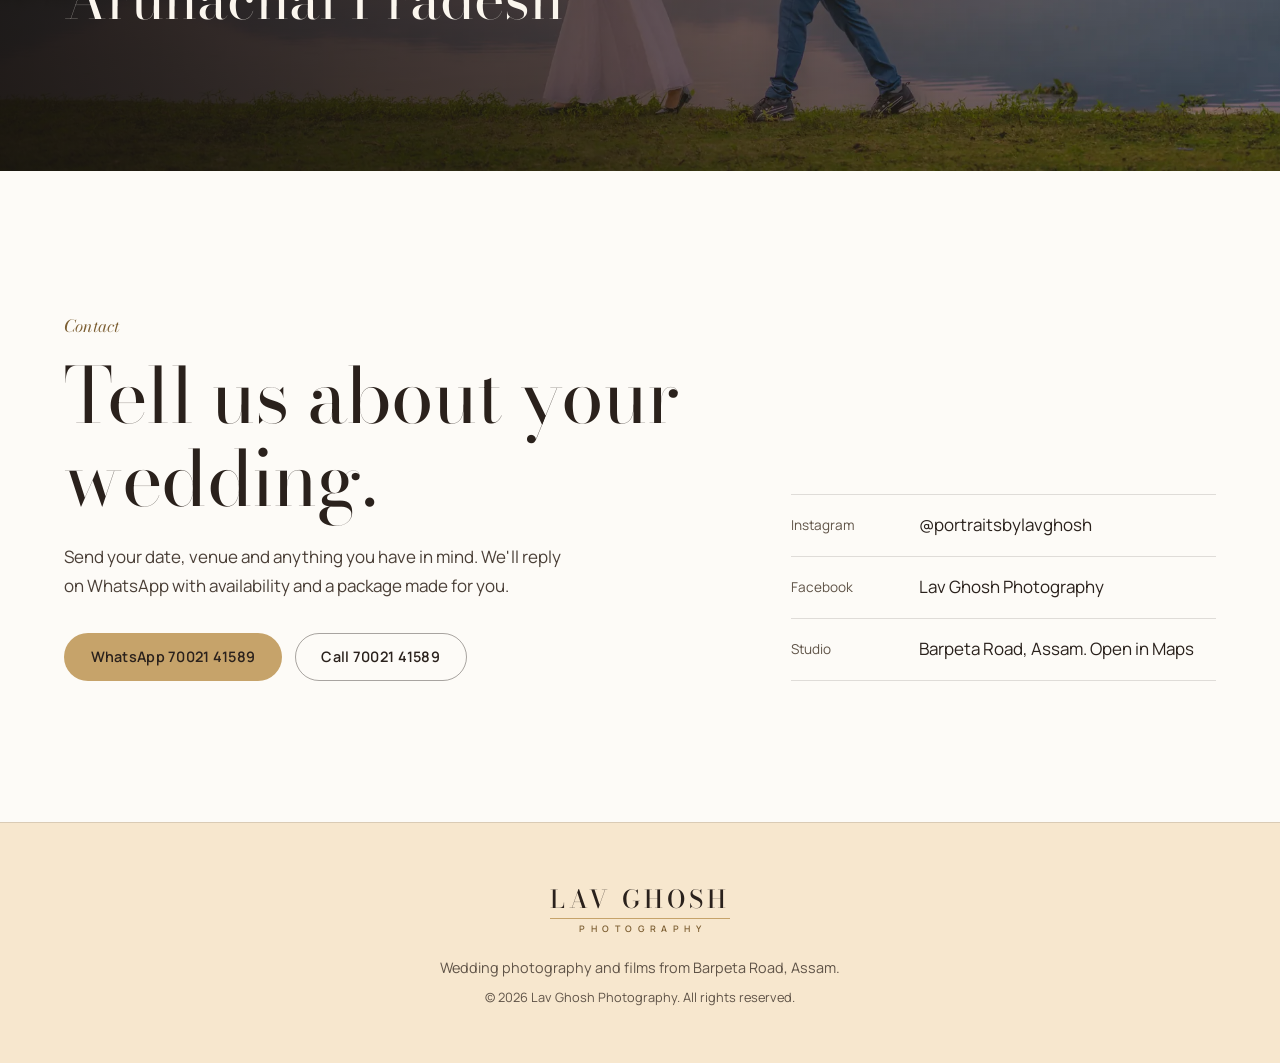
==== commit f95b85f0: "Add files via upload" ====
--- a/index.html
+++ b/index.html
@@ -21,7 +21,7 @@
   <link rel="preconnect" href="https://fonts.googleapis.com">
   <link rel="preconnect" href="https://fonts.gstatic.com" crossorigin>
   <link href="https://fonts.googleapis.com/css2?family=Bodoni+Moda:ital,opsz,wght@0,6..96,400;0,6..96,500;1,6..96,400&family=Manrope:wght@400;500;600&display=swap" rel="stylesheet">
-  <link rel="stylesheet" href="style.css?v=8">
+  <link rel="stylesheet" href="style.css?v=10">
   <link rel="preload" as="image" href="assets/photos/hero-poster-wide.webp">
 </head>
 <body>
@@ -38,6 +38,7 @@
   <nav class="nav" aria-label="Main">
     <a href="#about">About</a>
     <a href="#portfolio">Portfolio</a>
+    <a href="#films">Reels</a>
     <a href="#services">Services</a>
     <a href="#contact">Contact</a>
   </nav>
@@ -55,6 +56,7 @@
   <nav class="menu-panel__nav" aria-label="Mobile">
     <a href="#about">About</a>
     <a href="#portfolio">Portfolio</a>
+    <a href="#films">Reels</a>
     <a href="#services">Services</a>
     <a href="#destinations">Destinations</a>
     <a href="#contact">Contact</a>
@@ -194,6 +196,24 @@
     </div>
   </section>
 
+  <!-- ========== REELS ========== -->
+  <section class="films" id="films" aria-labelledby="filmsTitle">
+    <div class="films__head">
+      <div>
+        <p class="kicker">Reels</p>
+        <h2 id="filmsTitle">See the albums come to life.</h2>
+      </div>
+      <div class="films__side">
+        <p>Albums, keepsakes and wedding stories, in motion. Tap a reel to watch it with sound.</p>
+        <a class="text-link" href="https://www.instagram.com/portraitsbylavghosh/" target="_blank" rel="noopener">More reels on Instagram</a>
+      </div>
+    </div>
+    <!-- Reel cards are added by script.js from the FILMS list -->
+    <div class="films__viewport" id="filmsViewport">
+      <div class="films__track" id="filmsTrack"></div>
+    </div>
+  </section>
+
   <!-- ========== SERVICES ========== -->
   <section class="services section" id="services" aria-labelledby="servicesTitle">
     <figure class="services__photo">
@@ -329,6 +349,21 @@
   <button class="lightbox__nav lightbox__next" id="lbNext" aria-label="Next photo">›</button>
 </dialog>
 
-<script src="script.js?v=9"></script>
+<!-- ========== REEL PLAYER ========== -->
+<dialog class="film-viewer" id="filmViewer" aria-label="Reel player">
+  <button class="film-viewer__close" id="fvClose" type="button" aria-label="Close reel">×</button>
+  <button class="film-viewer__nav film-viewer__prev" id="fvPrev" type="button" aria-label="Previous reel">‹</button>
+  <figure class="film-viewer__stage">
+    <video id="fvVideo" controls playsinline webkit-playsinline preload="metadata"
+           controlslist="nodownload noplaybackrate" disablepictureinpicture></video>
+    <figcaption>
+      <span class="film-viewer__title" id="fvTitle"></span>
+      <span class="film-viewer__count" id="fvCount"></span>
+    </figcaption>
+  </figure>
+  <button class="film-viewer__nav film-viewer__next" id="fvNext" type="button" aria-label="Next reel">›</button>
+</dialog>
+
+<script src="script.js?v=10"></script>
 </body>
 </html>
--- a/style.css
+++ b/style.css
@@ -408,7 +408,7 @@
 .reel__track {
   display: flex;
   width: max-content;
-  animation: reel-move var(--reel-duration, 70s) linear infinite;
+  animation: reel-move var(--strip-duration, 70s) linear infinite;
   will-change: transform;
 }
 @keyframes reel-move {
@@ -547,6 +547,245 @@
 .folder:hover .folder__name { border-bottom-color: var(--gold); }
 .folder__meta { font-size: .85rem; color: var(--gold-text); margin: .3rem 0 .6rem; }
 .folder__desc { font-size: .92rem; line-height: 1.55; color: var(--muted); }
+
+/* =========================================================
+   Reels (moving strip of client films + player)
+   ========================================================= */
+.films {
+  padding: var(--section-gap) 0 clamp(4.5rem, 9vw, 7rem);
+  overflow: hidden;
+  border-bottom: 1px solid var(--line);
+}
+.films__head {
+  display: grid;
+  grid-template-columns: minmax(0, 1fr) minmax(0, 24rem);
+  align-items: end;
+  gap: 1.2rem 4rem;
+  padding: 0 var(--pad);
+  margin-bottom: clamp(1.8rem, 3.5vw, 2.8rem);
+}
+.films__side p { color: var(--text-soft); margin-bottom: .6rem; }
+
+.films__viewport {
+  --film-h: clamp(340px, 30vw, 460px);
+  position: relative;
+  overflow: hidden;
+  padding: 1.2rem 0 1rem;
+  -webkit-mask-image: linear-gradient(90deg, transparent 0, #000 6%, #000 94%, transparent 100%);
+          mask-image: linear-gradient(90deg, transparent 0, #000 6%, #000 94%, transparent 100%);
+}
+.films__track {
+  display: flex;
+  width: max-content;
+  animation: reel-move var(--strip-duration, 90s) linear infinite;
+  will-change: transform;
+}
+.films--js .films__track { animation: none; }
+@media (hover: hover) {
+  .films:not(.films--js) .films__viewport:hover .films__track { animation-play-state: paused; }
+}
+
+.film-card {
+  flex: 0 0 auto;
+  display: flex;
+  flex-direction: column;
+  align-items: flex-start;
+  gap: .7rem;
+  margin-right: clamp(.9rem, 1.8vw, 1.6rem); /* margin, not gap, keeps the loop seamless */
+  padding: 0;
+  border: 0;
+  background: none;
+  color: inherit;
+  font: inherit;
+  text-align: left;
+  cursor: pointer;
+  -webkit-tap-highlight-color: transparent;
+}
+.film-card__media {
+  position: relative;
+  display: block;
+  height: var(--film-h);
+  aspect-ratio: 9 / 16;
+  overflow: hidden;
+  border-radius: 14px;
+  border: 5px solid var(--white);
+  background: var(--champagne);
+  box-shadow: 0 12px 30px rgba(74, 52, 30, .18);
+  transition: transform .5s cubic-bezier(.2, .7, .2, 1), box-shadow .5s;
+}
+.film-card__media img,
+.film-card__preview {
+  position: absolute;
+  inset: 0;
+  width: 100%;
+  height: 100%;
+  object-fit: cover;
+  -webkit-touch-callout: none;
+  -webkit-user-select: none;
+  user-select: none;
+}
+.film-card__preview { opacity: 0; transition: opacity .4s; }
+.film-card.is-previewing .film-card__preview { opacity: 1; }
+.film-card__media::after { /* soft shade so the badges read on any poster */
+  content: "";
+  position: absolute;
+  inset: 0;
+  background: linear-gradient(to top, rgba(22, 18, 15, .45), rgba(22, 18, 15, 0) 38%);
+  pointer-events: none;
+}
+.film-card__play {
+  position: absolute;
+  left: .8rem;
+  bottom: .8rem;
+  z-index: 1;
+  display: grid;
+  place-items: center;
+  width: 44px;
+  height: 44px;
+  border-radius: 50%;
+  background: rgba(253, 251, 247, .92);
+  color: var(--text);
+  box-shadow: 0 4px 14px rgba(0, 0, 0, .18);
+  transition: transform .4s cubic-bezier(.2, .7, .2, 1), background-color .3s;
+}
+.film-card__play svg { margin-left: 2px; }
+.film-card__time {
+  position: absolute;
+  top: .7rem;
+  right: .7rem;
+  z-index: 1;
+  padding: .2rem .55rem;
+  border-radius: 999px;
+  background: rgba(22, 18, 15, .55);
+  color: var(--on-photo);
+  font-size: .72rem;
+  font-weight: 600;
+  letter-spacing: .02em;
+}
+.film-card__title {
+  font-family: var(--serif);
+  font-size: 1.1rem;
+  line-height: 1.25;
+  max-width: calc(var(--film-h) * 9 / 16);
+}
+@media (hover: hover) {
+  .film-card:hover .film-card__media {
+    transform: translateY(-8px);
+    box-shadow: 0 20px 40px rgba(74, 52, 30, .24);
+  }
+  .film-card:hover .film-card__play { transform: scale(1.08); background: var(--gold); }
+}
+.film-card:focus-visible { outline: none; }
+.film-card:focus-visible .film-card__media {
+  outline: 2px solid var(--gold-text);
+  outline-offset: 3px;
+  transform: translateY(-8px);
+}
+
+/* Reel player */
+.film-viewer {
+  width: 100%;
+  max-width: 100%;
+  height: 100%;
+  max-height: 100%;
+  margin: 0;
+  padding: 1.5rem 5rem;
+  border: 0;
+  background: var(--cream);
+  color: var(--text);
+}
+.film-viewer[open] {
+  display: flex;
+  align-items: center;
+  justify-content: center;
+  animation: film-in .35s cubic-bezier(.2, .7, .2, 1);
+}
+@keyframes film-in {
+  from { opacity: 0; }
+  to   { opacity: 1; }
+}
+.film-viewer::backdrop { background: rgba(42, 33, 28, .45); }
+.film-viewer__stage {
+  position: relative;
+  z-index: 1;
+  margin: 0;
+  display: flex;
+  flex-direction: column;
+  align-items: center;
+  gap: .8rem;
+}
+.film-viewer__stage video {
+  display: block;
+  height: min(calc(100vh - 7rem), calc((100vw - 10rem) * 16 / 9));
+  height: min(calc(100svh - 7rem), calc((100vw - 10rem) * 16 / 9));
+  aspect-ratio: 9 / 16;
+  width: auto;
+  max-width: 100%;
+  border-radius: 14px;
+  background: #16120f;
+  box-shadow: 0 16px 50px rgba(74, 52, 30, .25);
+}
+.film-viewer__stage figcaption {
+  display: flex;
+  gap: .8rem;
+  align-items: baseline;
+  flex-wrap: wrap;
+  justify-content: center;
+  text-align: center;
+}
+.film-viewer__title { font-family: var(--serif); font-size: 1.15rem; }
+.film-viewer__count { font-size: .8rem; color: var(--muted); }
+.film-viewer__close,
+.film-viewer__nav {
+  position: absolute;
+  z-index: 2;
+  width: 56px;
+  height: 56px;
+  border: 0;
+  background: none;
+  color: var(--text);
+  font-family: var(--serif);
+  line-height: 1;
+  cursor: pointer;
+  touch-action: manipulation;
+}
+.film-viewer__close { top: .8rem; right: .8rem; font-size: 2.4rem; }
+.film-viewer__nav { top: 50%; transform: translateY(-50%); font-size: 3.2rem; }
+.film-viewer__prev { left: .8rem; }
+.film-viewer__next { right: .8rem; }
+.film-viewer__close:hover,
+.film-viewer__nav:hover { color: var(--gold-text); }
+
+@media (max-width: 860px) {
+  .films__head { grid-template-columns: 1fr; }
+  .film-viewer { padding: 4.2rem 0 4.2rem; }
+  .film-viewer__stage video {
+    height: auto;
+    width: min(100vw, calc((100svh - 11rem) * 9 / 16));
+    max-height: calc(100svh - 11rem);
+    border-radius: 10px;
+  }
+  .film-viewer__nav { top: auto; bottom: .4rem; transform: none; }
+  .film-viewer__close { top: .5rem; right: .5rem; background: rgba(253, 251, 247, .9); border-radius: 50%; }
+}
+@media (max-width: 560px) {
+  .films__viewport { --film-h: 340px; }
+  .film-card__title { font-size: 1rem; }
+}
+
+/* Reduced motion: no auto-scroll, no hover previews; visitors swipe the row */
+@media (prefers-reduced-motion: reduce) {
+  .films__viewport {
+    overflow-x: auto;
+    -webkit-mask-image: none;
+            mask-image: none;
+    padding-left: var(--pad);
+    scroll-snap-type: x proximity;
+  }
+  .films__track { animation: none; }
+  .film-card { scroll-snap-align: start; }
+  .film-card[aria-hidden="true"] { display: none; }
+}
 
 /* =========================================================
    Services
